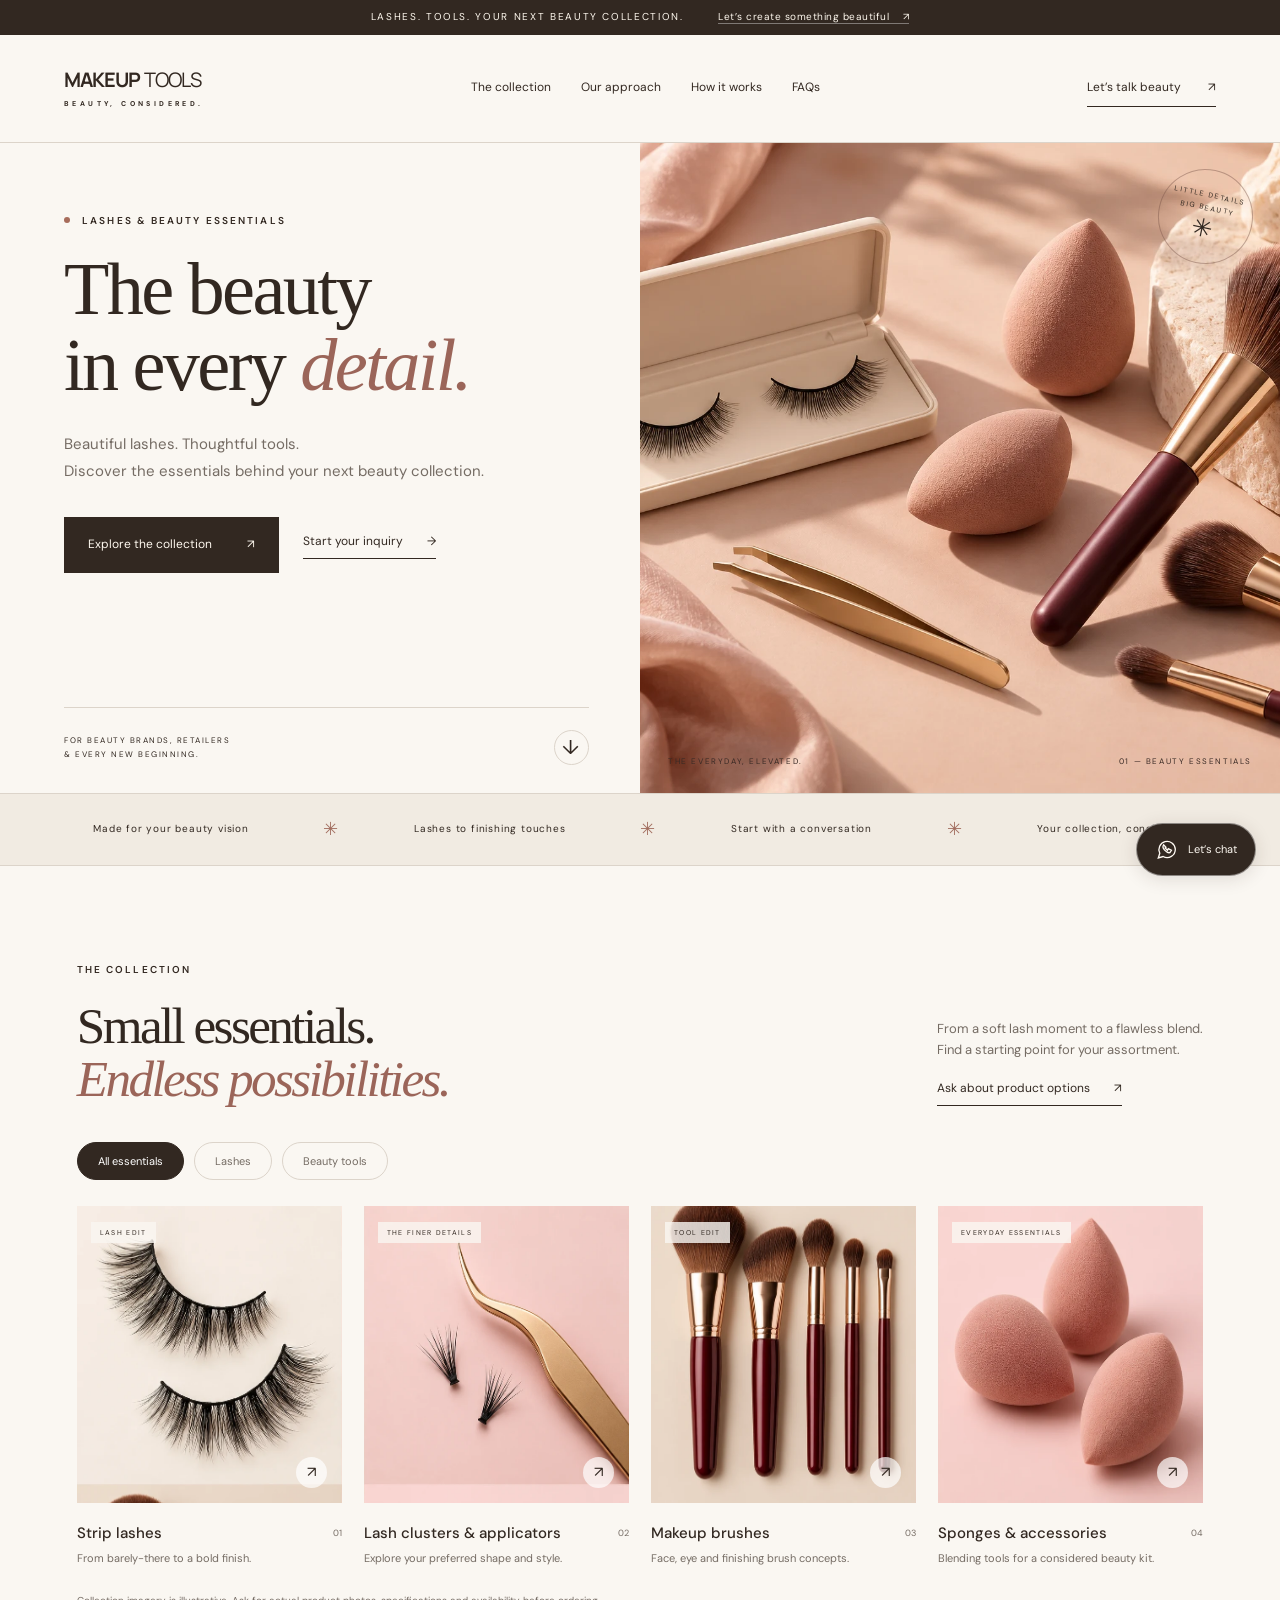
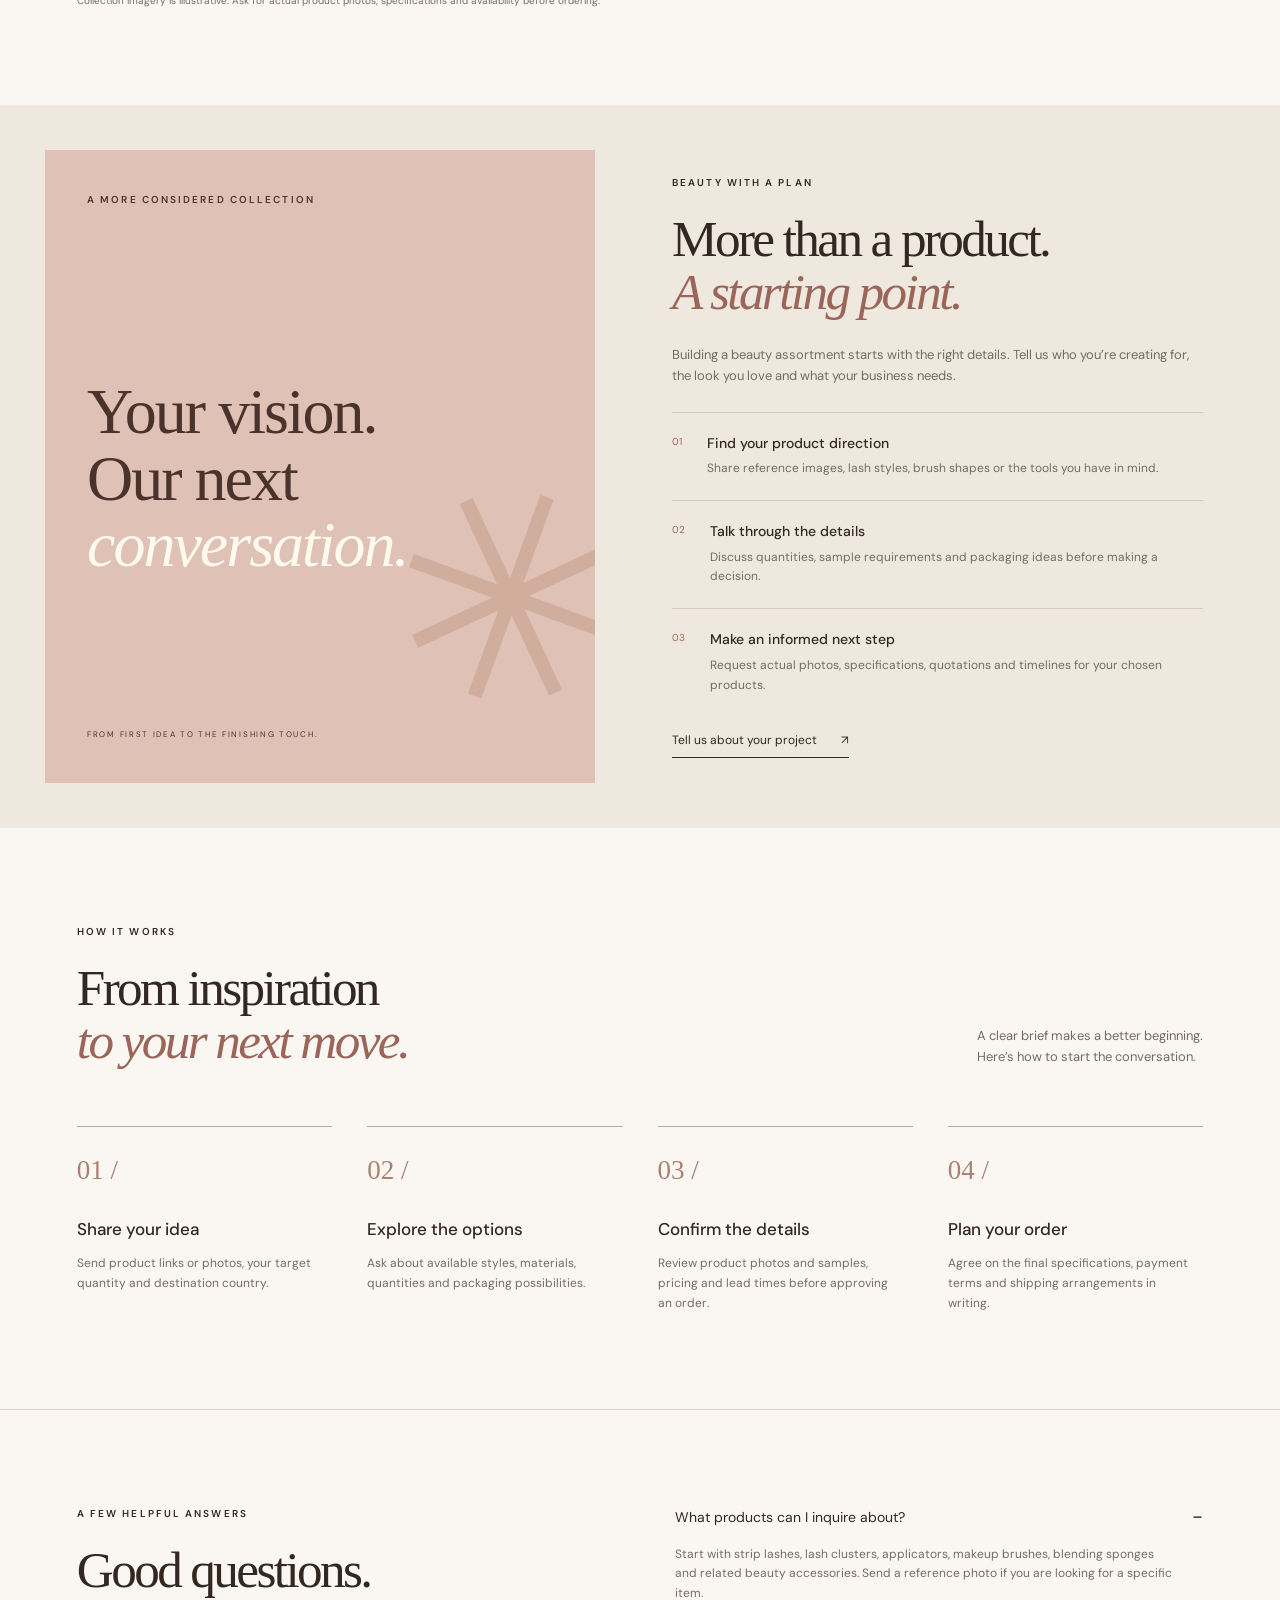
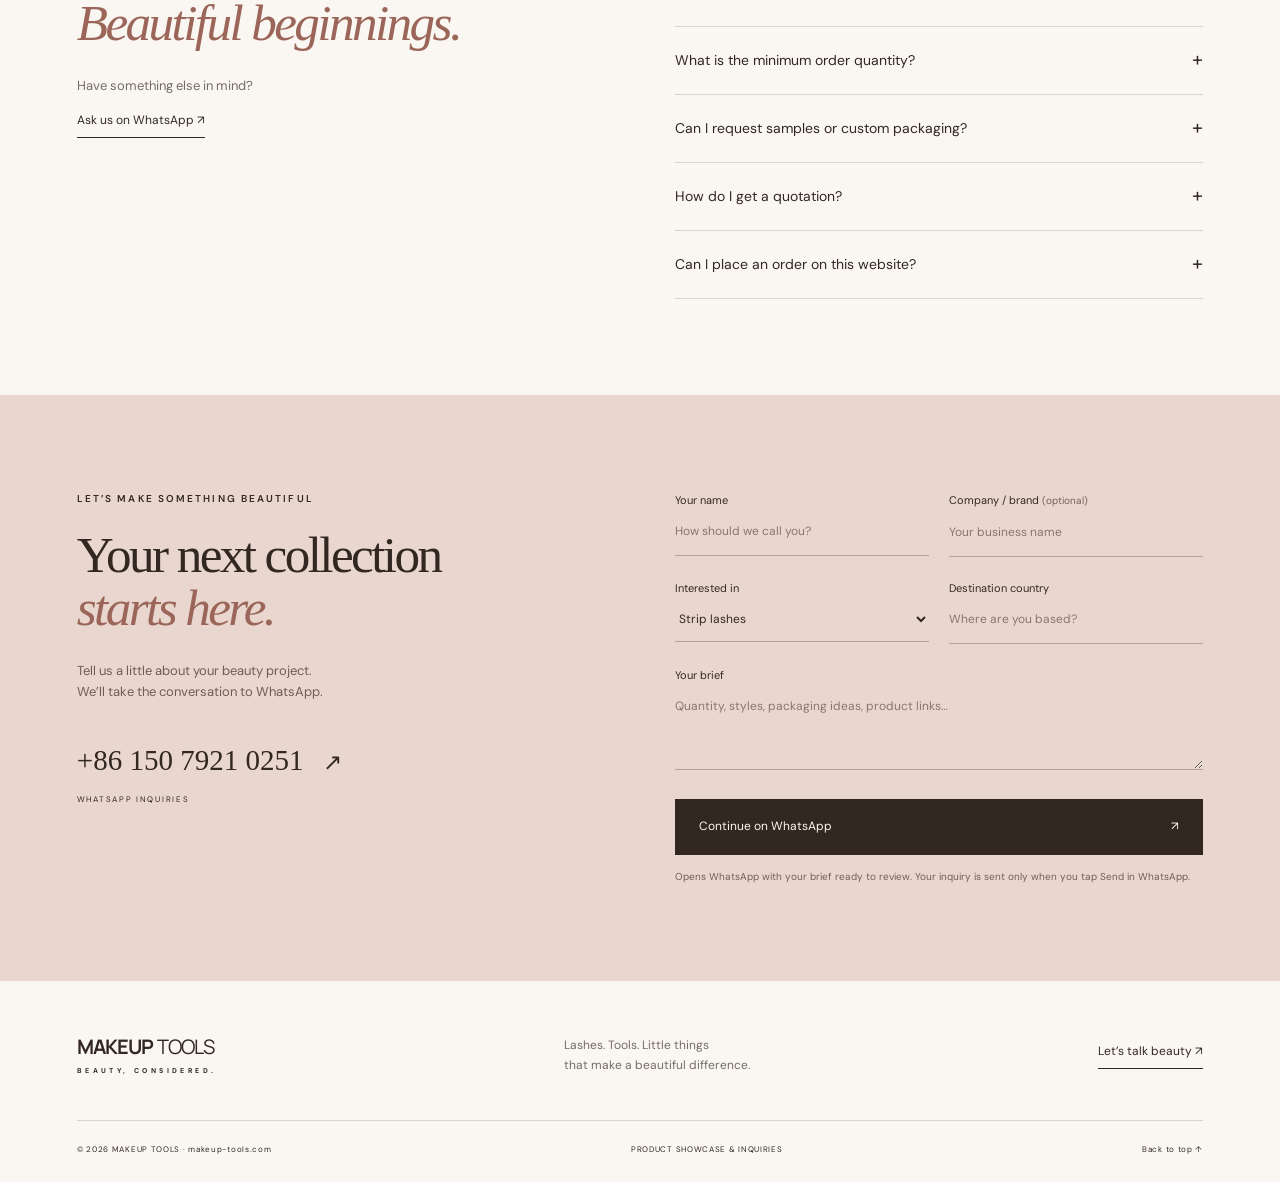
==== index.html @ 35f83d0f "Publish lashes and beauty tools landing page" ====
<!doctype html>
<html lang="en">
<head>
<meta charset="utf-8"><meta name="viewport" content="width=device-width,initial-scale=1">
<title>MAKEUP TOOLS | Lashes & Beauty Tools for Your Brand</title>
<meta name="description" content="Explore lashes, makeup brushes, blending sponges and beauty accessories. Share your product brief with MAKEUP TOOLS and discuss sourcing, samples and packaging on WhatsApp.">
<link rel="canonical" href="https://makeup-tools.com/">
<meta property="og:url" content="https://makeup-tools.com/">
<meta property="og:image" content="https://makeup-tools.com/hero.webp">
<meta name="theme-color" content="#f5f0e9"><meta property="og:title" content="MAKEUP TOOLS — The beauty in every detail."><meta property="og:description" content="Lashes & beauty tools. A considered collection for your next beauty project."><meta property="og:type" content="website">
<link rel="icon" href="favicon.svg" type="image/svg+xml">
<link rel="preconnect" href="https://fonts.googleapis.com"><link rel="preconnect" href="https://fonts.gstatic.com" crossorigin><link href="https://fonts.googleapis.com/css2?family=DM+Sans:wght@400;500;600;700&family=Manrope:wght@400;500;600;700&display=swap" rel="stylesheet">
<link rel="stylesheet" href="styles.css">
<script type="application/ld+json">{"@context":"https://schema.org","@type":"Organization","name":"MAKEUP TOOLS","contactPoint":{"@type":"ContactPoint","telephone":"+86-15079210251","contactType":"sales"}}</script>
</head>
<body>
<a class="skip" href="#main">Skip to content</a>
<div class="announcement">LASHES. TOOLS. YOUR NEXT BEAUTY COLLECTION. <a href="#inquiry">Let’s create something beautiful <span>↗</span></a></div>
<header><a class="logo" href="#" aria-label="Makeup Tools home">MAKEUP<span>TOOLS</span><i>BEAUTY, CONSIDERED.</i></a><nav aria-label="Main navigation"><a href="#collection">The collection</a><a href="#approach">Our approach</a><a href="#process">How it works</a><a href="#faq">FAQs</a></nav><a class="header-cta" href="#inquiry">Let’s talk beauty <span>↗</span></a><button class="menu" aria-expanded="false" aria-controls="mobile-nav" aria-label="Open navigation">☰</button></header>
<nav id="mobile-nav" class="mobile-nav" aria-label="Mobile navigation" hidden><a href="#collection">The collection</a><a href="#approach">Our approach</a><a href="#process">How it works</a><a href="#faq">FAQs</a><a href="#inquiry">Get in touch</a></nav>
<main id="main">
<section class="hero"><div class="hero-copy"><p class="eyebrow"><span></span> LASHES & BEAUTY ESSENTIALS</p><h1>The beauty<br>in every <em>detail.</em></h1><p class="intro">Beautiful lashes. Thoughtful tools.<br>Discover the essentials behind your next beauty collection.</p><div class="hero-actions"><a class="button dark" href="#collection">Explore the collection <span>↗</span></a><a class="text-link" href="#inquiry">Start your inquiry <span>→</span></a></div><div class="hero-bottom"><span>FOR BEAUTY BRANDS, RETAILERS<br>& EVERY NEW BEGINNING.</span><a href="#collection" aria-label="Scroll to the collection">↓</a></div></div><div class="hero-visual"><img src="hero.webp" width="1536" height="1024" alt="Illustrative still life of false lashes, burgundy makeup brushes and blending sponges" fetchpriority="high"><div class="image-label">THE EVERYDAY, ELEVATED.<span>01 — BEAUTY ESSENTIALS</span></div><span class="round-stamp">LITTLE DETAILS<br>BIG BEAUTY<br><b>✳</b></span></div></section>
<div class="values-strip"><span>Made for your beauty vision</span><b>✳</b><span>Lashes to finishing touches</span><b>✳</b><span>Start with a conversation</span><b>✳</b><span>Your collection, considered</span></div>
<section class="collection section" id="collection"><div class="section-top"><div><p class="eyebrow">THE COLLECTION</p><h2>Small essentials.<br><em>Endless possibilities.</em></h2></div><div class="section-note"><p>From a soft lash moment to a flawless blend.<br>Find a starting point for your assortment.</p><a class="text-link" href="#inquiry">Ask about product options <span>↗</span></a></div></div><div class="filters" role="group" aria-label="Filter collection"><button class="active" data-filter="all" aria-pressed="true">All essentials</button><button data-filter="lashes" aria-pressed="false">Lashes</button><button data-filter="tools" aria-pressed="false">Beauty tools</button></div><div class="products">
<article class="product" data-category="lashes"><a href="#inquiry" data-product="Strip lashes"><div class="product-image quadrant q1"><span class="product-tag">LASH EDIT</span><span class="card-arrow">↗</span></div><div class="product-title"><h3>Strip lashes</h3><span>01</span></div><p>From barely-there to a bold finish.</p></a></article>
<article class="product" data-category="lashes"><a href="#inquiry" data-product="Lash clusters & applicators"><div class="product-image quadrant q2"><span class="product-tag">THE FINER DETAILS</span><span class="card-arrow">↗</span></div><div class="product-title"><h3>Lash clusters & applicators</h3><span>02</span></div><p>Explore your preferred shape and style.</p></a></article>
<article class="product" data-category="tools"><a href="#inquiry" data-product="Makeup brushes"><div class="product-image quadrant q3"><span class="product-tag">TOOL EDIT</span><span class="card-arrow">↗</span></div><div class="product-title"><h3>Makeup brushes</h3><span>03</span></div><p>Face, eye and finishing brush concepts.</p></a></article>
<article class="product" data-category="tools"><a href="#inquiry" data-product="Sponges & beauty accessories"><div class="product-image quadrant q4"><span class="product-tag">EVERYDAY ESSENTIALS</span><span class="card-arrow">↗</span></div><div class="product-title"><h3>Sponges & accessories</h3><span>04</span></div><p>Blending tools for a considered beauty kit.</p></a></article>
</div><p class="image-disclosure">Collection imagery is illustrative. Ask for actual product photos, specifications and availability before ordering.</p></section>
<section class="approach" id="approach"><div class="approach-art"><span class="eyebrow">A MORE CONSIDERED COLLECTION</span><p>Your vision.<br>Our next<br><em>conversation.</em></p><span class="art-star">✳</span><span class="art-caption">FROM FIRST IDEA TO THE FINISHING TOUCH.</span></div><div class="approach-copy"><p class="eyebrow">BEAUTY WITH A PLAN</p><h2>More than a product.<br><em>A starting point.</em></h2><p>Building a beauty assortment starts with the right details. Tell us who you’re creating for, the look you love and what your business needs.</p><div class="approach-row"><span>01</span><div><h3>Find your product direction</h3><p>Share reference images, lash styles, brush shapes or the tools you have in mind.</p></div></div><div class="approach-row"><span>02</span><div><h3>Talk through the details</h3><p>Discuss quantities, sample requirements and packaging ideas before making a decision.</p></div></div><div class="approach-row"><span>03</span><div><h3>Make an informed next step</h3><p>Request actual photos, specifications, quotations and timelines for your chosen products.</p></div></div><a class="text-link" href="#inquiry">Tell us about your project <span>↗</span></a></div></section>
<section class="section process" id="process"><div class="section-top"><div><p class="eyebrow">HOW IT WORKS</p><h2>From inspiration<br><em>to your next move.</em></h2></div><p class="section-note">A clear brief makes a better beginning.<br>Here’s how to start the conversation.</p></div><div class="steps"><article><span>01 /</span><h3>Share your idea</h3><p>Send product links or photos, your target quantity and destination country.</p></article><article><span>02 /</span><h3>Explore the options</h3><p>Ask about available styles, materials, quantities and packaging possibilities.</p></article><article><span>03 /</span><h3>Confirm the details</h3><p>Review product photos and samples, pricing and lead times before approving an order.</p></article><article><span>04 /</span><h3>Plan your order</h3><p>Agree on the final specifications, payment terms and shipping arrangements in writing.</p></article></div></section>
<section class="faq section" id="faq"><div><p class="eyebrow">A FEW HELPFUL ANSWERS</p><h2>Good questions.<br><em>Beautiful beginnings.</em></h2><p>Have something else in mind?<br><a class="text-link whatsapp" href="https://wa.me/8615079210251" target="_blank" rel="noopener">Ask us on WhatsApp ↗</a></p></div><div class="faq-items"><details open><summary>What products can I inquire about?</summary><p>Start with strip lashes, lash clusters, applicators, makeup brushes, blending sponges and related beauty accessories. Send a reference photo if you are looking for a specific item.</p></details><details><summary>What is the minimum order quantity?</summary><p>Minimum quantities depend on the item, style and packaging. Share your desired quantity so we can discuss suitable options. No single minimum applies to all products.</p></details><details><summary>Can I request samples or custom packaging?</summary><p>Yes, include your sample or packaging requirements in your inquiry. Availability, customization options, sample costs and lead times need to be confirmed for the specific product.</p></details><details><summary>How do I get a quotation?</summary><p>Send the product category, reference photos or links, quantity, packaging requirements and delivery country through WhatsApp. Pricing and shipping are confirmed after the brief is reviewed.</p></details><details><summary>Can I place an order on this website?</summary><p>This is a product showcase and inquiry website. Product specifications, availability, payment and delivery terms are agreed directly before an order is placed.</p></details></div></section>
<section class="inquiry section" id="inquiry"><div><p class="eyebrow">LET’S MAKE SOMETHING BEAUTIFUL</p><h2>Your next collection<br><em>starts here.</em></h2><p>Tell us a little about your beauty project.<br>We’ll take the conversation to WhatsApp.</p><a class="contact-number" href="https://wa.me/8615079210251" target="_blank" rel="noopener">+86 150 7921 0251 <span>↗</span></a><span class="small">WHATSAPP INQUIRIES</span></div><form id="inquiry-form"><div class="form-row"><label>Your name<input name="name" autocomplete="name" placeholder="How should we call you?" required maxlength="100"></label><label>Company / brand <span>(optional)</span><input name="company" autocomplete="organization" placeholder="Your business name" maxlength="150"></label></div><div class="form-row"><label>Interested in<select name="product" id="product-select"><option>Strip lashes</option><option>Lash clusters & applicators</option><option>Makeup brushes</option><option>Sponges & beauty accessories</option><option>Mixed beauty collection</option></select></label><label>Destination country<input name="country" autocomplete="country-name" placeholder="Where are you based?" required maxlength="100"></label></div><label>Your brief<textarea name="brief" rows="3" placeholder="Quantity, styles, packaging ideas, product links…" required maxlength="2500"></textarea></label><button class="button dark" type="submit">Continue on WhatsApp <span>↗</span></button><p class="form-note">Opens WhatsApp with your brief ready to review. Your inquiry is sent only when you tap Send in WhatsApp.</p></form></section>
</main><footer><div class="footer-top"><a class="logo" href="#">MAKEUP<span>TOOLS</span><i>BEAUTY, CONSIDERED.</i></a><p>Lashes. Tools. Little things<br>that make a beautiful difference.</p><a class="text-link" href="https://wa.me/8615079210251" target="_blank" rel="noopener">Let’s talk beauty ↗</a></div><div class="footer-bottom"><span>© <span id="year">2026</span> MAKEUP TOOLS · makeup-tools.com</span><span>PRODUCT SHOWCASE & INQUIRIES</span><a href="#">Back to top ↑</a></div></footer><a class="floating-wa" href="https://wa.me/8615079210251" target="_blank" rel="noopener" aria-label="Chat on WhatsApp"><svg viewBox="0 0 32 32" width="25" height="25" fill="none" stroke="currentColor" stroke-width="1.7"><path d="M26 15.5A10.5 10.5 0 0 1 10.4 25l-6.2 1.8 1.9-6A10.5 10.5 0 1 1 26 15.5Z"/><path d="M11 10c-3 4 4 11 8 10l2-3-4-2-1 2-3-3 1-1-3-3Z"/></svg><span>Let’s chat</span></a><script src="script.js"></script></body></html>
---- styles.css ----
:root{--paper:#faf7f2;--cream:#f1ebe2;--ink:#322821;--muted:#756c64;--line:#dcd4ca;--rose:#ead8d2}*{box-sizing:border-box}html{scroll-behavior:smooth;scroll-padding-top:100px}body{margin:0;background:var(--paper);color:var(--ink);font-family:'DM Sans',Arial,sans-serif;font-size:15px;line-height:1.65}a{color:inherit;text-decoration:none}button,input,textarea,select{font:inherit}button,a,input,textarea,select{-webkit-tap-highlight-color:transparent}a:focus-visible,button:focus-visible,summary:focus-visible{outline:2px solid #9a514b;outline-offset:6px}button{cursor:pointer}h1,h2,h3,p{margin:0}h1,h2{font-family:Georgia,'Times New Roman',serif;font-weight:400;line-height:1.03;letter-spacing:-2.6px}h1{font-size:clamp(60px,5.8vw,90px)}h2{font-size:clamp(40px,4vw,59px)}em{font-weight:400;color:#9b6559}h3{font-size:17px;font-weight:500;line-height:1.4}.announcement{background:var(--ink);color:#fff9ef;text-align:center;font-size:10px;letter-spacing:1.65px;padding:9px 20px}.announcement a{margin-left:30px;letter-spacing:.5px;border-bottom:1px solid #ffffff60}.announcement span{padding-left:10px}header{height:108px;padding:0 5%;display:flex;align-items:center;justify-content:space-between;gap:30px;border-bottom:1px solid var(--line)}.logo{font-family:'Manrope',sans-serif;font-size:20px;letter-spacing:-1px;font-weight:700;line-height:1;white-space:nowrap}.logo span{font-weight:400;margin-left:4px}.logo i{display:block;font-family:'DM Sans',sans-serif;font-size:7px;font-style:normal;letter-spacing:3.4px;margin-top:10px}header nav{display:flex;gap:30px;font-size:12px}header nav a:hover{color:#a06b60}.header-cta{font-size:12px;border-bottom:1px solid var(--ink);padding:9px 0}.header-cta span{margin-left:24px}.menu{display:none;background:transparent;border:0;font-size:25px}.mobile-nav[hidden]{display:none}.mobile-nav{padding:20px;display:grid;gap:15px;border-bottom:1px solid var(--line)}.hero{display:grid;grid-template-columns:1fr 1fr;min-height:650px}.hero-copy{padding:70px 8% 28px 10%;display:flex;flex-direction:column}.eyebrow{font-size:10px;font-weight:600;letter-spacing:2.1px;margin-bottom:23px;line-height:1.5}.eyebrow>span{display:inline-block;width:6px;height:6px;border-radius:50%;background:#a76c5b;margin:0 8px 1px 0}.hero h1{margin-bottom:28px}.intro{font-size:15px;color:var(--muted);line-height:1.8}.hero-actions{display:flex;align-items:center;gap:24px;margin:32px 0 45px}.button{padding:17px 23px;display:inline-flex;justify-content:space-between;align-items:center;gap:35px;font-size:12px;border:1px solid var(--ink);transition:background .2s,color .2s}.dark{background:var(--ink);color:#fff9f0}.dark:hover{background:#624a40}.text-link{font-size:12px;border-bottom:1px solid currentColor;padding-bottom:6px;display:inline-flex;gap:24px}.hero-bottom{margin-top:auto;display:flex;align-items:center;justify-content:space-between;padding-top:22px;border-top:1px solid var(--line);font-size:8px;letter-spacing:1.5px;line-height:1.8}.hero-bottom a{width:35px;height:35px;border:1px solid var(--line);border-radius:50%;text-align:center;font-size:20px;line-height:32px}.hero-visual{position:relative;overflow:hidden;background:#e6cfc3;min-height:600px}.hero-visual>img{width:100%;height:100%;position:absolute;inset:0;object-fit:cover;object-position:55% center}.image-label{position:absolute;left:28px;right:28px;bottom:24px;display:flex;justify-content:space-between;font-size:8px;letter-spacing:1.6px;color:#3a2a25}.round-stamp{position:absolute;right:27px;top:26px;display:flex;width:95px;height:95px;align-items:center;justify-content:center;flex-direction:column;border:1px solid #76534770;border-radius:50%;text-align:center;font-size:7px;letter-spacing:1.5px;transform:rotate(12deg);line-height:1.8}.round-stamp b{font-size:25px;line-height:1.2;font-weight:400}.values-strip{display:flex;align-items:center;justify-content:space-evenly;gap:20px;background:var(--cream);padding:21px 3%;border-top:1px solid var(--line);border-bottom:1px solid var(--line);font-size:10px;letter-spacing:.8px}.values-strip b{color:#a16c5d;font-size:18px;font-weight:400}.section{padding:96px 6%}.section-top{display:flex;justify-content:space-between;align-items:flex-end;gap:40px;margin-bottom:36px}.section-note{font-size:13px;color:var(--muted);max-width:350px}.section-note .text-link{margin-top:18px;color:var(--ink)}.filters{display:flex;gap:10px;margin:30px 0 26px}.filters button{border:1px solid var(--line);background:transparent;border-radius:25px;padding:9px 20px;font-size:11px;color:var(--muted)}.filters button.active{background:var(--ink);border-color:var(--ink);color:white}.products{display:grid;grid-template-columns:repeat(4,1fr);gap:22px}.product[hidden]{display:none}.product-image{aspect-ratio:1/1.12;position:relative;overflow:hidden;background-color:#ede4dc;transition:filter .3s}.quadrant{background-image:url('collection.webp');background-size:200% 200%;background-repeat:no-repeat}.q1{background-position:0 0}.q2{background-position:100% 0}.q3{background-position:0 100%}.q4{background-position:100% 100%}.product a:hover .product-image{filter:brightness(.96)}.product-tag{position:absolute;top:16px;left:14px;font-size:7px;letter-spacing:1.3px;padding:5px 9px;background:#faf7f2ce}.card-arrow{position:absolute;bottom:15px;right:15px;width:31px;height:31px;border-radius:50%;background:#ffffffb0;text-align:center;line-height:31px}.product-title{display:flex;align-items:center;justify-content:space-between;margin-top:20px;gap:8px}.product-title h3{font-size:15px}.product-title>span{font-size:9px;color:var(--muted)}.product p{font-size:11px;color:var(--muted);margin-top:5px}.image-disclosure{font-size:10px;color:var(--muted);margin-top:26px}.approach{display:grid;grid-template-columns:1fr 1fr;background:#eee8de}.approach-art{margin:45px;position:relative;min-height:520px;overflow:hidden;background:#dfc1b5;padding:42px;color:#4b332d;display:flex;flex-direction:column;justify-content:space-between}.approach-art>p{font-family:Georgia,serif;font-size:clamp(45px,5vw,76px);line-height:1.04;letter-spacing:-2px;z-index:1}.approach-art em{color:#fff9ee}.art-star{position:absolute;right:-35px;bottom:35px;font-size:290px;line-height:1;color:#bf948475;transform:rotate(20deg)}.art-caption{font-size:8px;letter-spacing:1.7px;z-index:1}.approach-copy{padding:70px 12% 70px 5%}.approach-copy>p:not(.eyebrow){margin:25px 0;color:var(--muted);font-size:13px}.approach-row{border-top:1px solid #d4c9bc;padding:21px 0;display:flex;gap:25px}.approach-row>span{font-size:10px;color:#986c59}.approach-row h3{font-size:14px}.approach-row p{font-size:12px;color:var(--muted);margin-top:6px}.approach-copy>.text-link{margin-top:15px}.steps{display:grid;grid-template-columns:repeat(4,1fr);gap:35px;margin-top:58px}.steps article{border-top:1px solid #b7a99c;padding-top:21px}.steps article>span{font-family:Georgia,serif;font-size:27px;color:#ab8070}.steps h3{margin:26px 0 12px}.steps p{font-size:12px;color:var(--muted);max-width:245px}.faq{border-top:1px solid var(--line);display:grid;grid-template-columns:1fr 1fr;gap:70px}.faq>div>p:not(.eyebrow){font-size:13px;color:var(--muted);margin-top:25px}.faq .text-link{margin-top:15px;color:var(--ink)}details{border-bottom:1px solid var(--line);padding:22px 0}details:first-child{padding-top:0}summary{cursor:pointer;list-style:none;font-size:14px;display:flex;justify-content:space-between;gap:15px}summary::-webkit-details-marker{display:none}summary:after{content:'+';font-size:20px;line-height:1}details[open] summary:after{content:'−'}details p{font-size:12px;color:var(--muted);margin:15px 25px 0 0}.inquiry{background:#e9d7cf;display:grid;grid-template-columns:1fr 1fr;gap:70px}.inquiry>div>p:not(.eyebrow){margin-top:25px;font-size:13px;color:#715c53}.contact-number{display:block;font-family:Georgia,serif;font-size:29px;margin-top:34px}.contact-number span{font-size:23px;margin-left:12px}.small{font-size:8px;letter-spacing:1.7px}.form-row{display:grid;grid-template-columns:1fr 1fr;gap:20px}label{display:block;font-size:11px;margin-bottom:22px}label>span{font-size:10px;color:#745f56}input,select,textarea{display:block;width:100%;border:0;border-bottom:1px solid #b99e91;background:transparent;border-radius:0;padding:13px 0;font-size:12px;color:var(--ink);outline:none}input:focus,select:focus,textarea:focus{border-color:var(--ink)}input::placeholder,textarea::placeholder{color:#8b756b}textarea{resize:vertical}form>.button{width:100%;margin-top:7px}.form-note{font-size:10px;color:#715f56;line-height:1.6;margin-top:14px}footer{padding:55px 6% 25px}.footer-top{display:flex;justify-content:space-between;align-items:center;padding-bottom:45px;gap:25px}.footer-top p{font-size:12px;color:var(--muted)}.footer-bottom{border-top:1px solid var(--line);padding-top:22px;display:flex;justify-content:space-between;font-size:8px;letter-spacing:.7px;gap:15px}.floating-wa{position:fixed;bottom:24px;right:24px;display:flex;gap:8px;align-items:center;background:#322821;color:#fffaf3;border:1px solid #ffffff70;border-radius:35px;padding:13px 18px;box-shadow:0 3px 18px #32282122;z-index:10;font-size:11px}.skip{position:absolute;left:15px;top:-100px;z-index:100;background:white;padding:10px}.skip:focus{top:15px}@media(min-width:1600px){body{max-width:1800px;margin:auto}}@media(max-width:1050px){header nav{gap:18px}.hero-copy{padding-top:55px}.hero-actions{align-items:flex-start;flex-direction:column;gap:20px}.hero{min-height:620px}.hero-visual{min-height:620px}.hero h1{font-size:64px}.section{padding:75px 5%}.products{gap:15px}.product-title h3{font-size:13px}.approach-art{margin:25px;padding:30px}.approach-copy{padding:55px 8% 55px 4%}.approach-copy h2{font-size:43px}.faq,.inquiry{gap:40px}.form-row{gap:15px}}@media(max-width:760px){.announcement{font-size:8px;letter-spacing:1px}.announcement a{display:none}header{height:85px}.logo{font-size:18px}header nav,.header-cta{display:none}.menu{display:block}.hero{grid-template-columns:1fr}.hero-copy{padding:46px 6% 25px}.hero h1{font-size:66px}.hero-actions{flex-direction:row;align-items:center;gap:22px;margin:28px 0 30px}.button{padding:15px 17px;gap:20px;font-size:11px}.text-link{font-size:11px;gap:15px}.hero-visual{min-height:430px}.round-stamp{width:78px;height:78px;font-size:6px}.image-label{font-size:7px;left:20px;right:20px}.values-strip{justify-content:center;font-size:9px;gap:14px;padding:17px 10px;flex-wrap:wrap}.values-strip span:nth-of-type(3),.values-strip span:nth-of-type(4),.values-strip b:nth-of-type(2),.values-strip b:nth-of-type(3){display:none}.section{padding:60px 6%}h2{font-size:43px;letter-spacing:-1.8px}.section-top{display:block}.section-note{margin-top:22px;font-size:12px}.eyebrow{font-size:9px;letter-spacing:1.7px;margin-bottom:18px}.products{grid-template-columns:1fr 1fr;gap:27px 15px}.product-title{margin-top:13px}.product-title h3{font-size:13px}.product p{font-size:10px}.product-tag{font-size:6px;padding:4px 6px;top:10px;left:9px}.card-arrow{width:25px;height:25px;line-height:25px;bottom:10px;right:10px}.filters{gap:8px}.filters button{padding:8px 14px;font-size:10px}.approach{grid-template-columns:1fr}.approach-art{margin:25px 6% 0;min-height:420px}.approach-art>p{font-size:64px}.approach-copy{padding:45px 6% 55px}.steps{grid-template-columns:1fr 1fr;gap:32px 24px;margin-top:35px}.steps h3{font-size:16px;margin:17px 0 9px}.steps p{font-size:12px}.faq,.inquiry{grid-template-columns:1fr;gap:36px}.faq-items{margin-top:10px}.faq h2{font-size:41px}.inquiry h2{font-size:47px}.footer-top{align-items:flex-start;flex-wrap:wrap}.footer-top p{font-size:11px}.footer-bottom{flex-wrap:wrap;padding-bottom:50px;font-size:8px}.footer-bottom>span:nth-child(2){display:none}.floating-wa{padding:12px;right:17px;bottom:17px}.floating-wa>span{display:none}.form-row{gap:20px}input,select,textarea{font-size:16px}.form-note{font-size:10px}}@media(prefers-reduced-motion:reduce){html{scroll-behavior:auto}*{transition:none!important}}
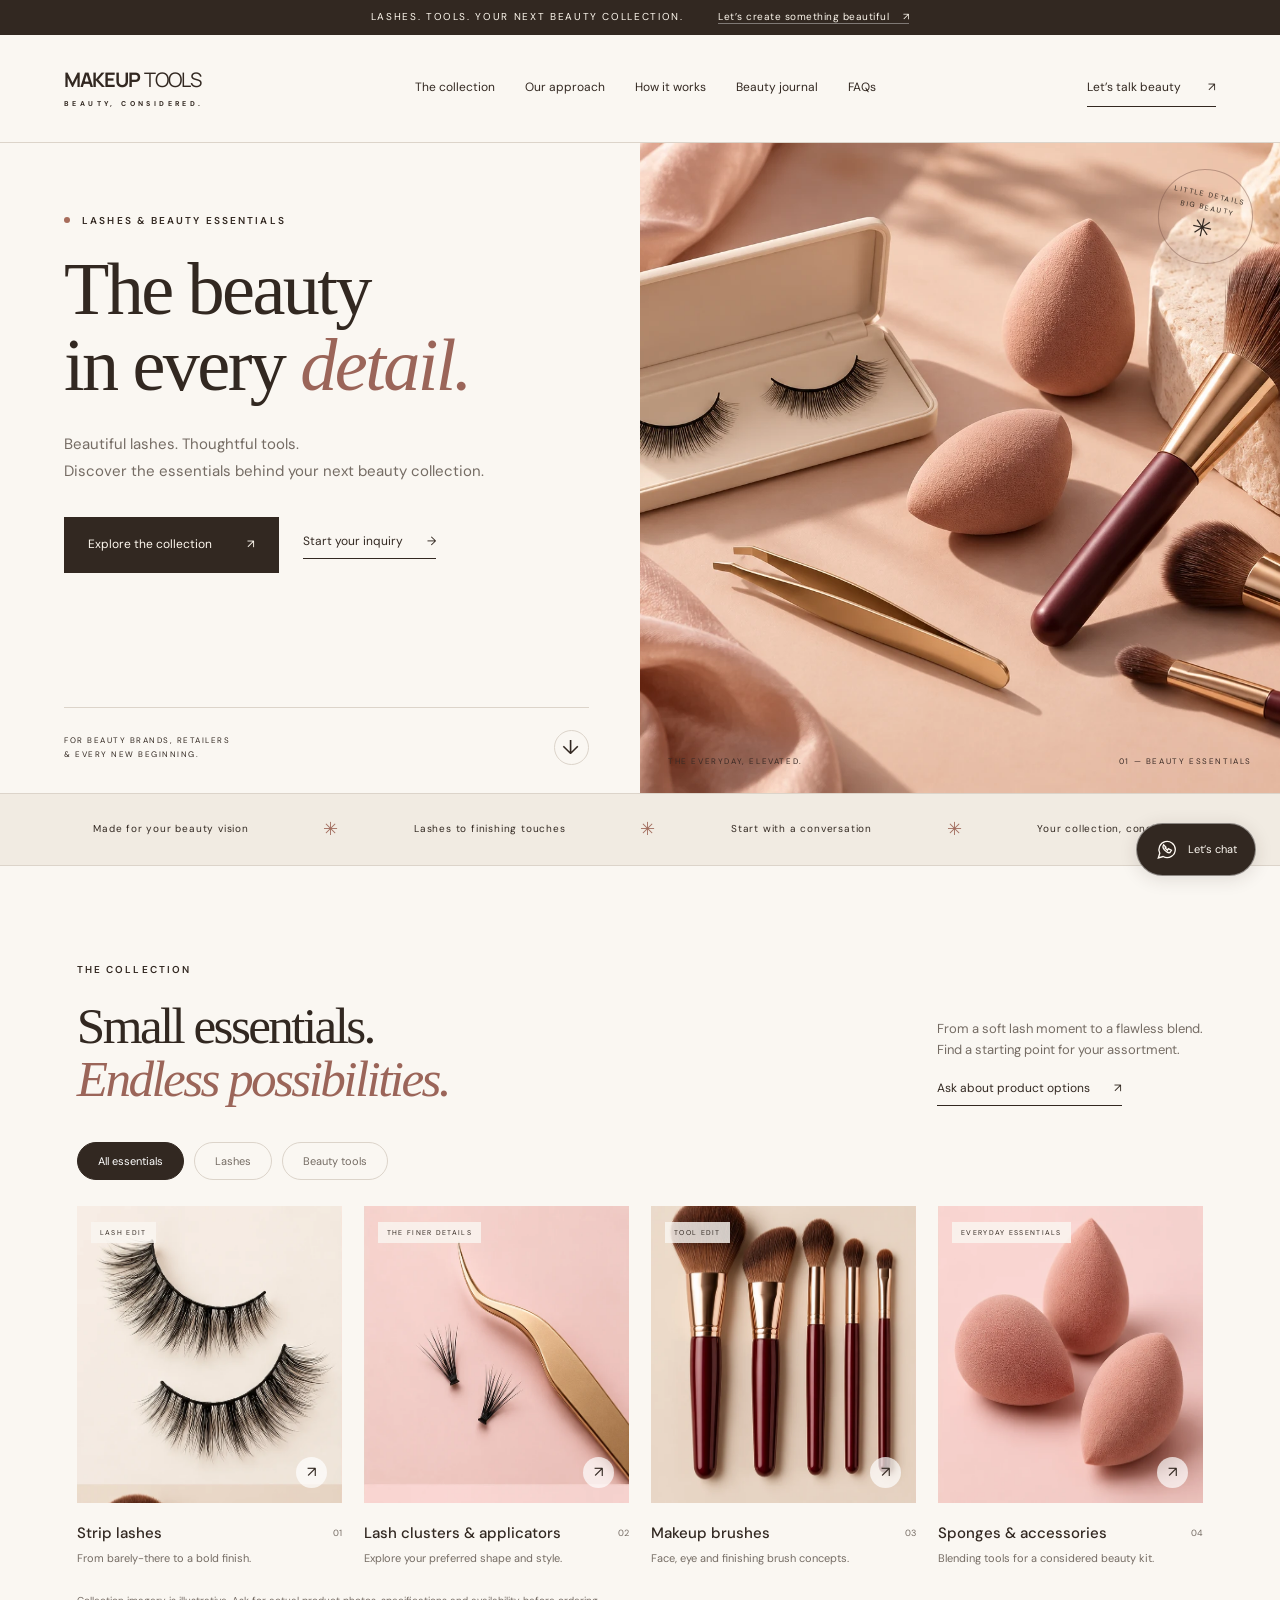
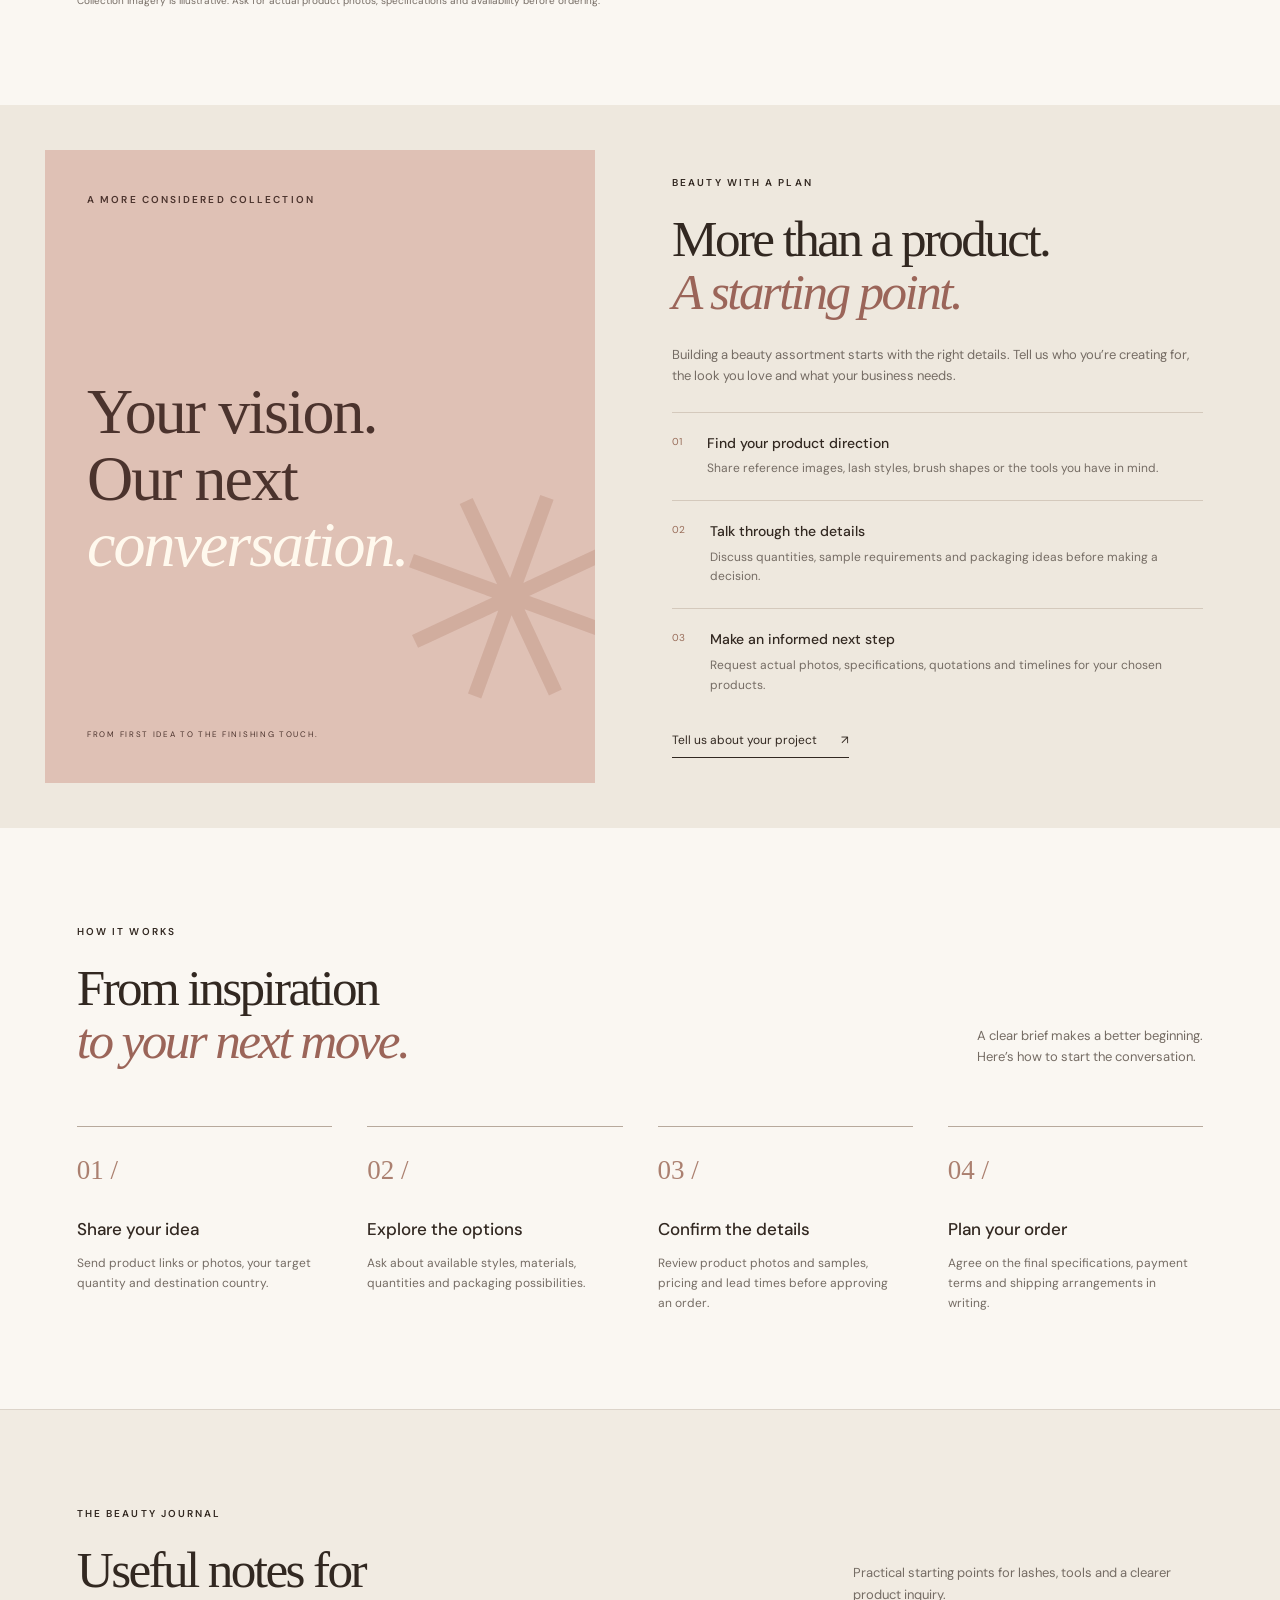
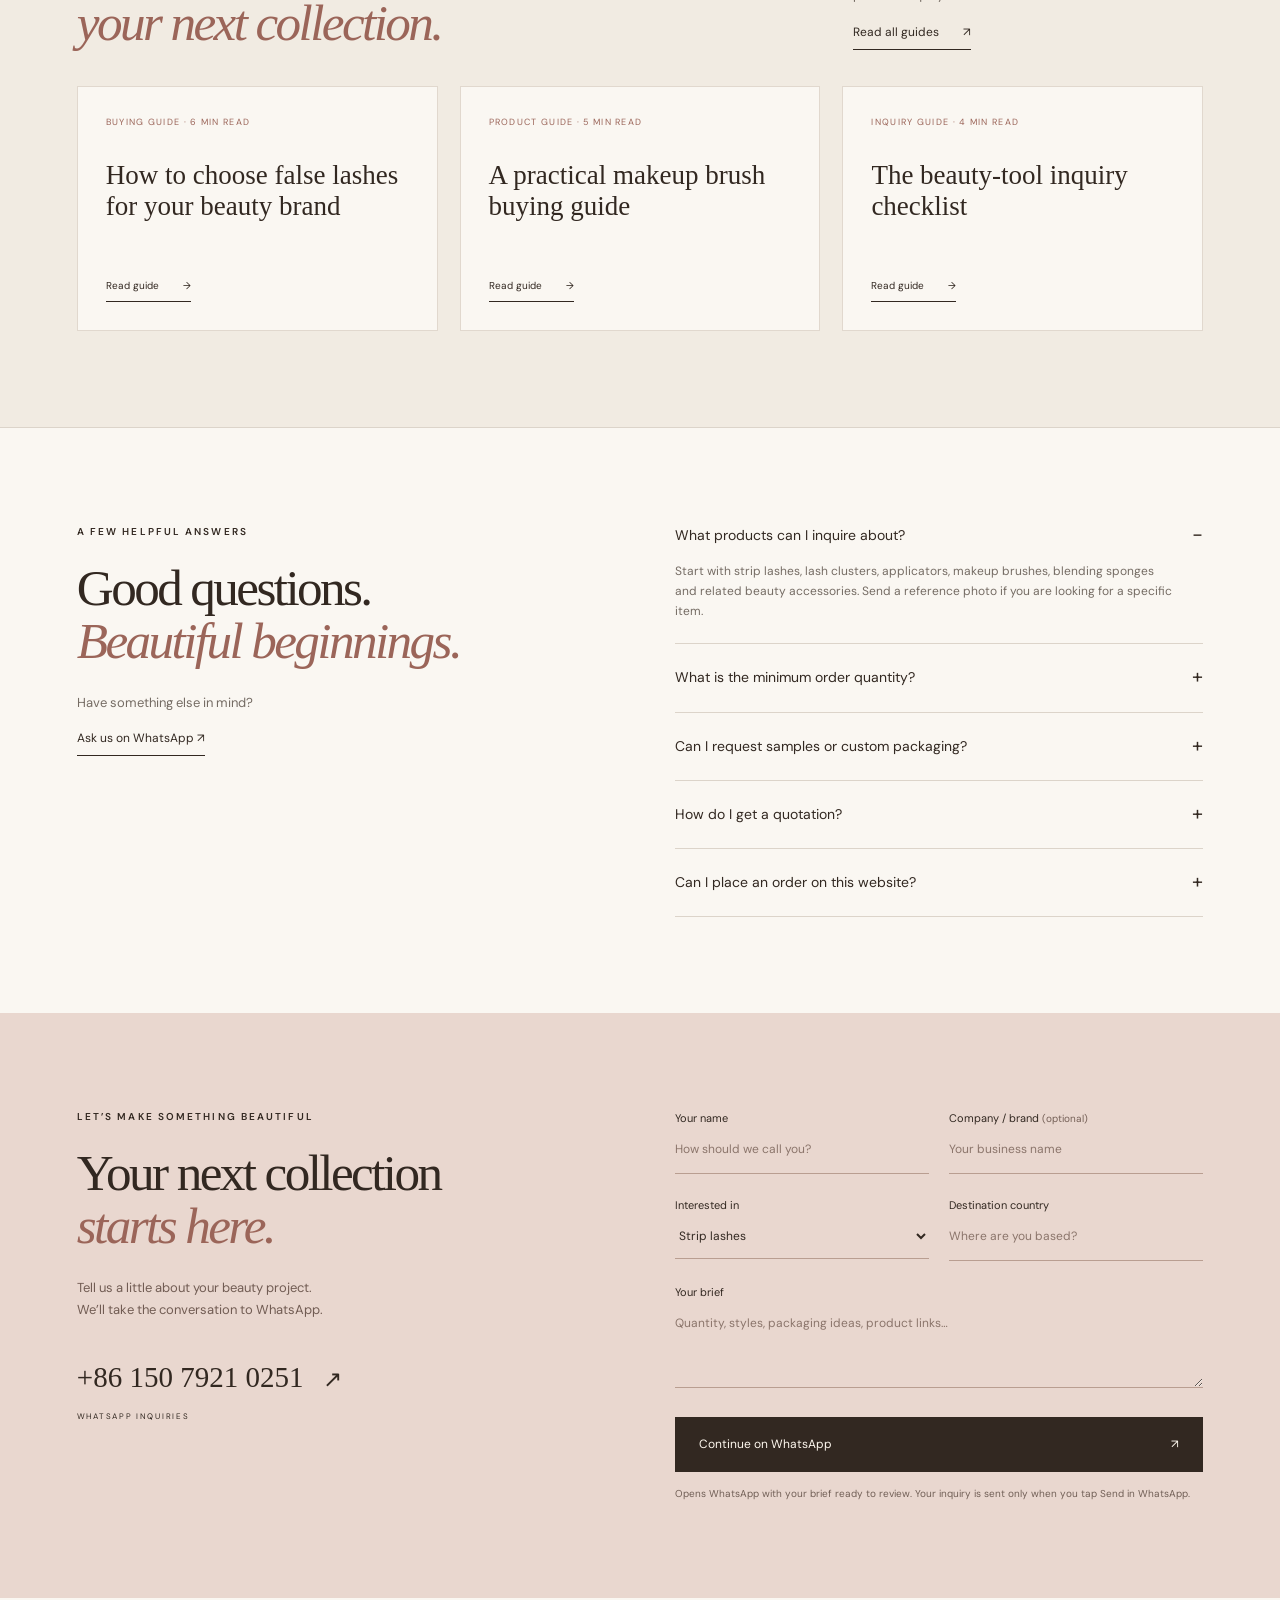
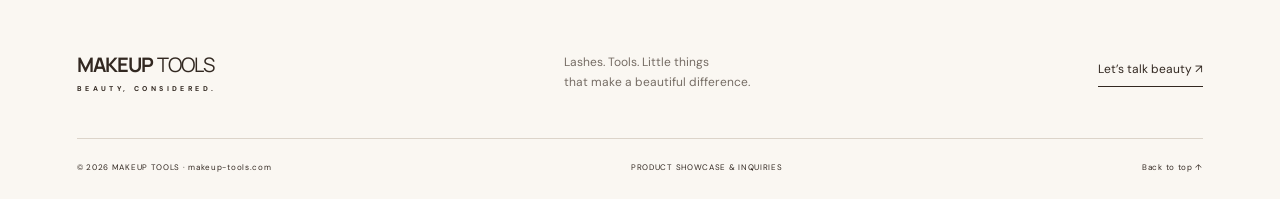
==== commit 18123802: "Add beauty tool blog and search metadata" ====
--- a/index.html
+++ b/index.html
@@ -3,21 +3,21 @@
 <head>
 <meta charset="utf-8"><meta name="viewport" content="width=device-width,initial-scale=1">
 <title>MAKEUP TOOLS | Lashes & Beauty Tools for Your Brand</title>
-<meta name="description" content="Explore lashes, makeup brushes, blending sponges and beauty accessories. Share your product brief with MAKEUP TOOLS and discuss sourcing, samples and packaging on WhatsApp.">
+<meta name="description" content="Explore lashes, makeup brushes, blending sponges and beauty accessories. Read practical beauty-tool guides, then share your product brief with MAKEUP TOOLS on WhatsApp.">
 <link rel="canonical" href="https://makeup-tools.com/">
 <meta property="og:url" content="https://makeup-tools.com/">
 <meta property="og:image" content="https://makeup-tools.com/hero.webp">
 <meta name="theme-color" content="#f5f0e9"><meta property="og:title" content="MAKEUP TOOLS — The beauty in every detail."><meta property="og:description" content="Lashes & beauty tools. A considered collection for your next beauty project."><meta property="og:type" content="website">
 <link rel="icon" href="favicon.svg" type="image/svg+xml">
 <link rel="preconnect" href="https://fonts.googleapis.com"><link rel="preconnect" href="https://fonts.gstatic.com" crossorigin><link href="https://fonts.googleapis.com/css2?family=DM+Sans:wght@400;500;600;700&family=Manrope:wght@400;500;600;700&display=swap" rel="stylesheet">
-<link rel="stylesheet" href="styles.css">
-<script type="application/ld+json">{"@context":"https://schema.org","@type":"Organization","name":"MAKEUP TOOLS","contactPoint":{"@type":"ContactPoint","telephone":"+86-15079210251","contactType":"sales"}}</script>
+<link rel="stylesheet" href="styles.css"><link rel="stylesheet" href="blog.css">
+<script type="application/ld+json">{"@context":"https://schema.org","@graph":[{"@type":"Organization","name":"MAKEUP TOOLS","url":"https://makeup-tools.com/","contactPoint":{"@type":"ContactPoint","telephone":"+86-15079210251","contactType":"sales"}},{"@type":"WebSite","name":"MAKEUP TOOLS","url":"https://makeup-tools.com/","inLanguage":"en"}]}</script>
 </head>
 <body>
 <a class="skip" href="#main">Skip to content</a>
 <div class="announcement">LASHES. TOOLS. YOUR NEXT BEAUTY COLLECTION. <a href="#inquiry">Let’s create something beautiful <span>↗</span></a></div>
-<header><a class="logo" href="#" aria-label="Makeup Tools home">MAKEUP<span>TOOLS</span><i>BEAUTY, CONSIDERED.</i></a><nav aria-label="Main navigation"><a href="#collection">The collection</a><a href="#approach">Our approach</a><a href="#process">How it works</a><a href="#faq">FAQs</a></nav><a class="header-cta" href="#inquiry">Let’s talk beauty <span>↗</span></a><button class="menu" aria-expanded="false" aria-controls="mobile-nav" aria-label="Open navigation">☰</button></header>
-<nav id="mobile-nav" class="mobile-nav" aria-label="Mobile navigation" hidden><a href="#collection">The collection</a><a href="#approach">Our approach</a><a href="#process">How it works</a><a href="#faq">FAQs</a><a href="#inquiry">Get in touch</a></nav>
+<header><a class="logo" href="#" aria-label="Makeup Tools home">MAKEUP<span>TOOLS</span><i>BEAUTY, CONSIDERED.</i></a><nav aria-label="Main navigation"><a href="#collection">The collection</a><a href="#approach">Our approach</a><a href="#process">How it works</a><a href="blog/">Beauty journal</a><a href="#faq">FAQs</a></nav><a class="header-cta" href="#inquiry">Let’s talk beauty <span>↗</span></a><button class="menu" aria-expanded="false" aria-controls="mobile-nav" aria-label="Open navigation">☰</button></header>
+<nav id="mobile-nav" class="mobile-nav" aria-label="Mobile navigation" hidden><a href="#collection">The collection</a><a href="#approach">Our approach</a><a href="#process">How it works</a><a href="blog/">Beauty journal</a><a href="#faq">FAQs</a><a href="#inquiry">Get in touch</a></nav>
 <main id="main">
 <section class="hero"><div class="hero-copy"><p class="eyebrow"><span></span> LASHES & BEAUTY ESSENTIALS</p><h1>The beauty<br>in every <em>detail.</em></h1><p class="intro">Beautiful lashes. Thoughtful tools.<br>Discover the essentials behind your next beauty collection.</p><div class="hero-actions"><a class="button dark" href="#collection">Explore the collection <span>↗</span></a><a class="text-link" href="#inquiry">Start your inquiry <span>→</span></a></div><div class="hero-bottom"><span>FOR BEAUTY BRANDS, RETAILERS<br>& EVERY NEW BEGINNING.</span><a href="#collection" aria-label="Scroll to the collection">↓</a></div></div><div class="hero-visual"><img src="hero.webp" width="1536" height="1024" alt="Illustrative still life of false lashes, burgundy makeup brushes and blending sponges" fetchpriority="high"><div class="image-label">THE EVERYDAY, ELEVATED.<span>01 — BEAUTY ESSENTIALS</span></div><span class="round-stamp">LITTLE DETAILS<br>BIG BEAUTY<br><b>✳</b></span></div></section>
 <div class="values-strip"><span>Made for your beauty vision</span><b>✳</b><span>Lashes to finishing touches</span><b>✳</b><span>Start with a conversation</span><b>✳</b><span>Your collection, considered</span></div>
@@ -29,6 +29,7 @@
 </div><p class="image-disclosure">Collection imagery is illustrative. Ask for actual product photos, specifications and availability before ordering.</p></section>
 <section class="approach" id="approach"><div class="approach-art"><span class="eyebrow">A MORE CONSIDERED COLLECTION</span><p>Your vision.<br>Our next<br><em>conversation.</em></p><span class="art-star">✳</span><span class="art-caption">FROM FIRST IDEA TO THE FINISHING TOUCH.</span></div><div class="approach-copy"><p class="eyebrow">BEAUTY WITH A PLAN</p><h2>More than a product.<br><em>A starting point.</em></h2><p>Building a beauty assortment starts with the right details. Tell us who you’re creating for, the look you love and what your business needs.</p><div class="approach-row"><span>01</span><div><h3>Find your product direction</h3><p>Share reference images, lash styles, brush shapes or the tools you have in mind.</p></div></div><div class="approach-row"><span>02</span><div><h3>Talk through the details</h3><p>Discuss quantities, sample requirements and packaging ideas before making a decision.</p></div></div><div class="approach-row"><span>03</span><div><h3>Make an informed next step</h3><p>Request actual photos, specifications, quotations and timelines for your chosen products.</p></div></div><a class="text-link" href="#inquiry">Tell us about your project <span>↗</span></a></div></section>
 <section class="section process" id="process"><div class="section-top"><div><p class="eyebrow">HOW IT WORKS</p><h2>From inspiration<br><em>to your next move.</em></h2></div><p class="section-note">A clear brief makes a better beginning.<br>Here’s how to start the conversation.</p></div><div class="steps"><article><span>01 /</span><h3>Share your idea</h3><p>Send product links or photos, your target quantity and destination country.</p></article><article><span>02 /</span><h3>Explore the options</h3><p>Ask about available styles, materials, quantities and packaging possibilities.</p></article><article><span>03 /</span><h3>Confirm the details</h3><p>Review product photos and samples, pricing and lead times before approving an order.</p></article><article><span>04 /</span><h3>Plan your order</h3><p>Agree on the final specifications, payment terms and shipping arrangements in writing.</p></article></div></section>
+<section class="journal section" id="journal"><div class="section-top"><div><p class="eyebrow">THE BEAUTY JOURNAL</p><h2>Useful notes for<br><em>your next collection.</em></h2></div><div class="section-note"><p>Practical starting points for lashes, tools and a clearer product inquiry.</p><a class="text-link" href="blog/">Read all guides <span>↗</span></a></div></div><div class="journal-grid"><article><p>BUYING GUIDE · 6 MIN READ</p><h3><a href="blog/how-to-choose-false-lashes-for-your-beauty-brand.html">How to choose false lashes for your beauty brand</a></h3><a class="text-link" href="blog/how-to-choose-false-lashes-for-your-beauty-brand.html">Read guide <span>→</span></a></article><article><p>PRODUCT GUIDE · 5 MIN READ</p><h3><a href="blog/makeup-brush-buying-guide.html">A practical makeup brush buying guide</a></h3><a class="text-link" href="blog/makeup-brush-buying-guide.html">Read guide <span>→</span></a></article><article><p>INQUIRY GUIDE · 4 MIN READ</p><h3><a href="blog/beauty-tool-inquiry-checklist.html">The beauty-tool inquiry checklist</a></h3><a class="text-link" href="blog/beauty-tool-inquiry-checklist.html">Read guide <span>→</span></a></article></div></section>
 <section class="faq section" id="faq"><div><p class="eyebrow">A FEW HELPFUL ANSWERS</p><h2>Good questions.<br><em>Beautiful beginnings.</em></h2><p>Have something else in mind?<br><a class="text-link whatsapp" href="https://wa.me/8615079210251" target="_blank" rel="noopener">Ask us on WhatsApp ↗</a></p></div><div class="faq-items"><details open><summary>What products can I inquire about?</summary><p>Start with strip lashes, lash clusters, applicators, makeup brushes, blending sponges and related beauty accessories. Send a reference photo if you are looking for a specific item.</p></details><details><summary>What is the minimum order quantity?</summary><p>Minimum quantities depend on the item, style and packaging. Share your desired quantity so we can discuss suitable options. No single minimum applies to all products.</p></details><details><summary>Can I request samples or custom packaging?</summary><p>Yes, include your sample or packaging requirements in your inquiry. Availability, customization options, sample costs and lead times need to be confirmed for the specific product.</p></details><details><summary>How do I get a quotation?</summary><p>Send the product category, reference photos or links, quantity, packaging requirements and delivery country through WhatsApp. Pricing and shipping are confirmed after the brief is reviewed.</p></details><details><summary>Can I place an order on this website?</summary><p>This is a product showcase and inquiry website. Product specifications, availability, payment and delivery terms are agreed directly before an order is placed.</p></details></div></section>
 <section class="inquiry section" id="inquiry"><div><p class="eyebrow">LET’S MAKE SOMETHING BEAUTIFUL</p><h2>Your next collection<br><em>starts here.</em></h2><p>Tell us a little about your beauty project.<br>We’ll take the conversation to WhatsApp.</p><a class="contact-number" href="https://wa.me/8615079210251" target="_blank" rel="noopener">+86 150 7921 0251 <span>↗</span></a><span class="small">WHATSAPP INQUIRIES</span></div><form id="inquiry-form"><div class="form-row"><label>Your name<input name="name" autocomplete="name" placeholder="How should we call you?" required maxlength="100"></label><label>Company / brand <span>(optional)</span><input name="company" autocomplete="organization" placeholder="Your business name" maxlength="150"></label></div><div class="form-row"><label>Interested in<select name="product" id="product-select"><option>Strip lashes</option><option>Lash clusters & applicators</option><option>Makeup brushes</option><option>Sponges & beauty accessories</option><option>Mixed beauty collection</option></select></label><label>Destination country<input name="country" autocomplete="country-name" placeholder="Where are you based?" required maxlength="100"></label></div><label>Your brief<textarea name="brief" rows="3" placeholder="Quantity, styles, packaging ideas, product links…" required maxlength="2500"></textarea></label><button class="button dark" type="submit">Continue on WhatsApp <span>↗</span></button><p class="form-note">Opens WhatsApp with your brief ready to review. Your inquiry is sent only when you tap Send in WhatsApp.</p></form></section>
 </main><footer><div class="footer-top"><a class="logo" href="#">MAKEUP<span>TOOLS</span><i>BEAUTY, CONSIDERED.</i></a><p>Lashes. Tools. Little things<br>that make a beautiful difference.</p><a class="text-link" href="https://wa.me/8615079210251" target="_blank" rel="noopener">Let’s talk beauty ↗</a></div><div class="footer-bottom"><span>© <span id="year">2026</span> MAKEUP TOOLS · makeup-tools.com</span><span>PRODUCT SHOWCASE & INQUIRIES</span><a href="#">Back to top ↑</a></div></footer><a class="floating-wa" href="https://wa.me/8615079210251" target="_blank" rel="noopener" aria-label="Chat on WhatsApp"><svg viewBox="0 0 32 32" width="25" height="25" fill="none" stroke="currentColor" stroke-width="1.7"><path d="M26 15.5A10.5 10.5 0 0 1 10.4 25l-6.2 1.8 1.9-6A10.5 10.5 0 1 1 26 15.5Z"/><path d="M11 10c-3 4 4 11 8 10l2-3-4-2-1 2-3-3 1-1-3-3Z"/></svg><span>Let’s chat</span></a><script src="script.js"></script></body></html>
--- a/blog.css
+++ b/blog.css
@@ -0,0 +1 @@
+.journal{background:#f1ebe2;border-top:1px solid var(--line)}.journal-grid{display:grid;grid-template-columns:repeat(3,1fr);gap:22px}.journal-grid article{background:var(--paper);padding:28px;min-height:245px;display:flex;flex-direction:column;border:1px solid #e1d8ce}.journal-grid p{font-size:9px;letter-spacing:1.3px;color:#9b6559}.journal-grid h3{font-family:Georgia,'Times New Roman',serif;font-size:27px;font-weight:400;line-height:1.15;margin:30px 0 auto}.journal-grid .text-link{font-size:10px;width:max-content}.blog-page{max-width:1120px;margin:auto;padding:0 6% 90px}.blog-header{padding:76px 0 50px;border-bottom:1px solid var(--line)}.blog-header .eyebrow{color:#9b6559}.blog-header h1{max-width:780px}.blog-header .intro{max-width:620px;margin-top:25px}.blog-list{display:grid;gap:0}.blog-card{display:grid;grid-template-columns:150px 1fr auto;gap:30px;align-items:start;padding:34px 0;border-bottom:1px solid var(--line)}.blog-card>p,.article-meta{font-size:10px;letter-spacing:1.2px;color:#9b6559}.blog-card h2{font-size:30px;letter-spacing:-1px}.blog-card h2 a:hover{color:#9b6559}.blog-card .summary{font-size:13px;color:var(--muted);margin-top:9px;max-width:620px}.blog-card .text-link{align-self:center;white-space:nowrap}.article{max-width:760px;margin:auto;padding:70px 6% 90px}.article h1{font-size:clamp(45px,6vw,76px);margin:22px 0}.article .lede{font-size:19px;color:#665c55;line-height:1.65;margin:0 0 38px}.article h2{font-size:35px;letter-spacing:-1px;margin:52px 0 16px}.article h3{font-size:19px;margin:30px 0 10px}.article p,.article li{font-size:16px;color:#4f4640}.article p{margin:0 0 17px}.article ul{padding-left:22px;margin:0 0 20px}.article li{margin:7px 0}.article table{width:100%;border-collapse:collapse;margin:25px 0;font-size:14px}.article th,.article td{border:1px solid var(--line);padding:13px;text-align:left;vertical-align:top}.article th{background:#f1ebe2;font-weight:600}.article-cta{background:#e9d7cf;margin-top:50px;padding:31px}.article-cta h2{margin:0 0 12px;font-size:31px}.article-cta p{font-size:14px}.blog-footer-cta{padding:48px 0 8px}.breadcrumb{font-size:11px;color:#756c64}.breadcrumb a{text-decoration:underline;text-underline-offset:4px}.blog-nav{height:86px}.blog-nav .header-cta{margin-left:auto}.related{margin-top:50px;border-top:1px solid var(--line);padding-top:28px}.related h2{font-size:28px;margin:0 0 18px}.related ul{list-style:none;padding:0}.related a{text-decoration:underline;text-underline-offset:5px}.related li{margin:12px 0}@media(max-width:760px){.journal-grid{grid-template-columns:1fr;gap:12px}.journal-grid article{min-height:190px;padding:24px}.journal-grid h3{font-size:25px;margin:20px 0 auto}.blog-header{padding:50px 0 32px}.blog-card{grid-template-columns:1fr;gap:13px;padding:27px 0}.blog-card h2{font-size:27px}.blog-card .text-link{align-self:start}.article{padding-top:44px}.article h2{font-size:30px}.article .lede{font-size:17px}.article p,.article li{font-size:15px}.article table{font-size:12px}.article th,.article td{padding:10px}.blog-nav{height:76px}}
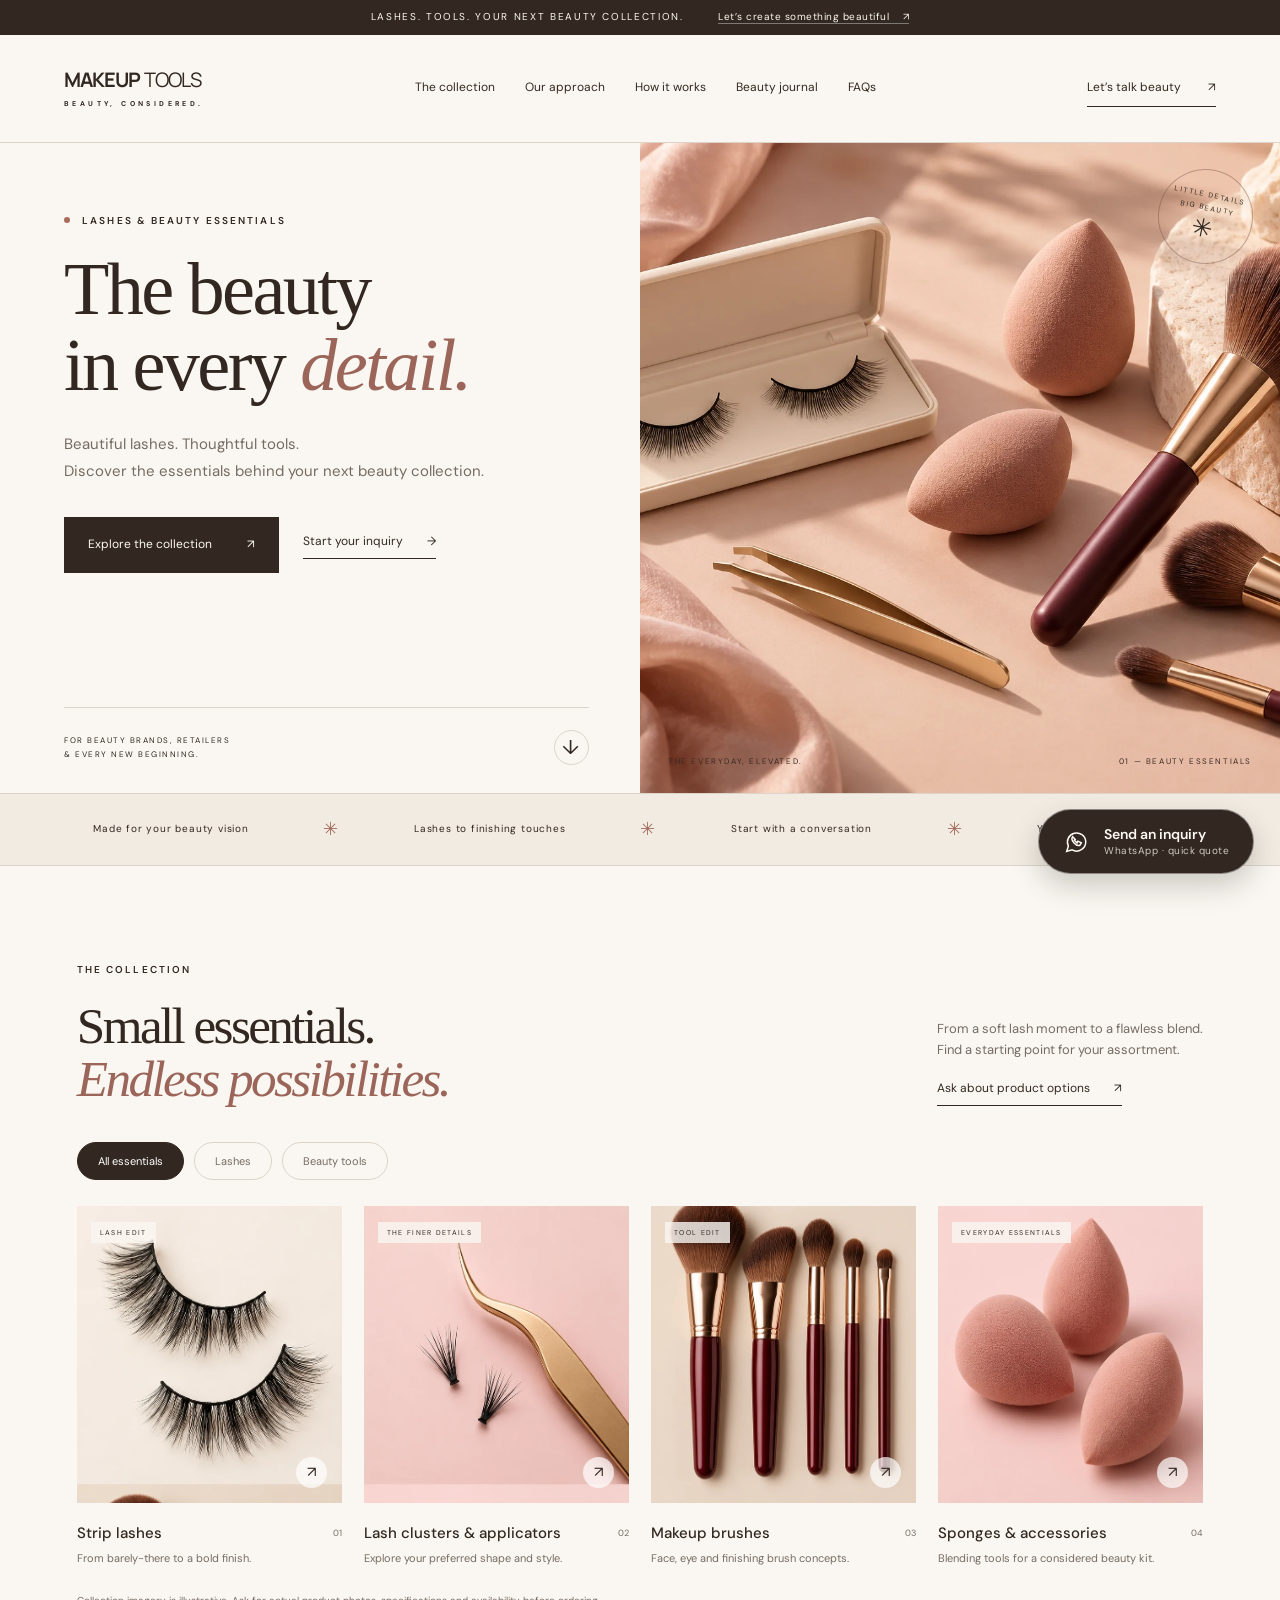
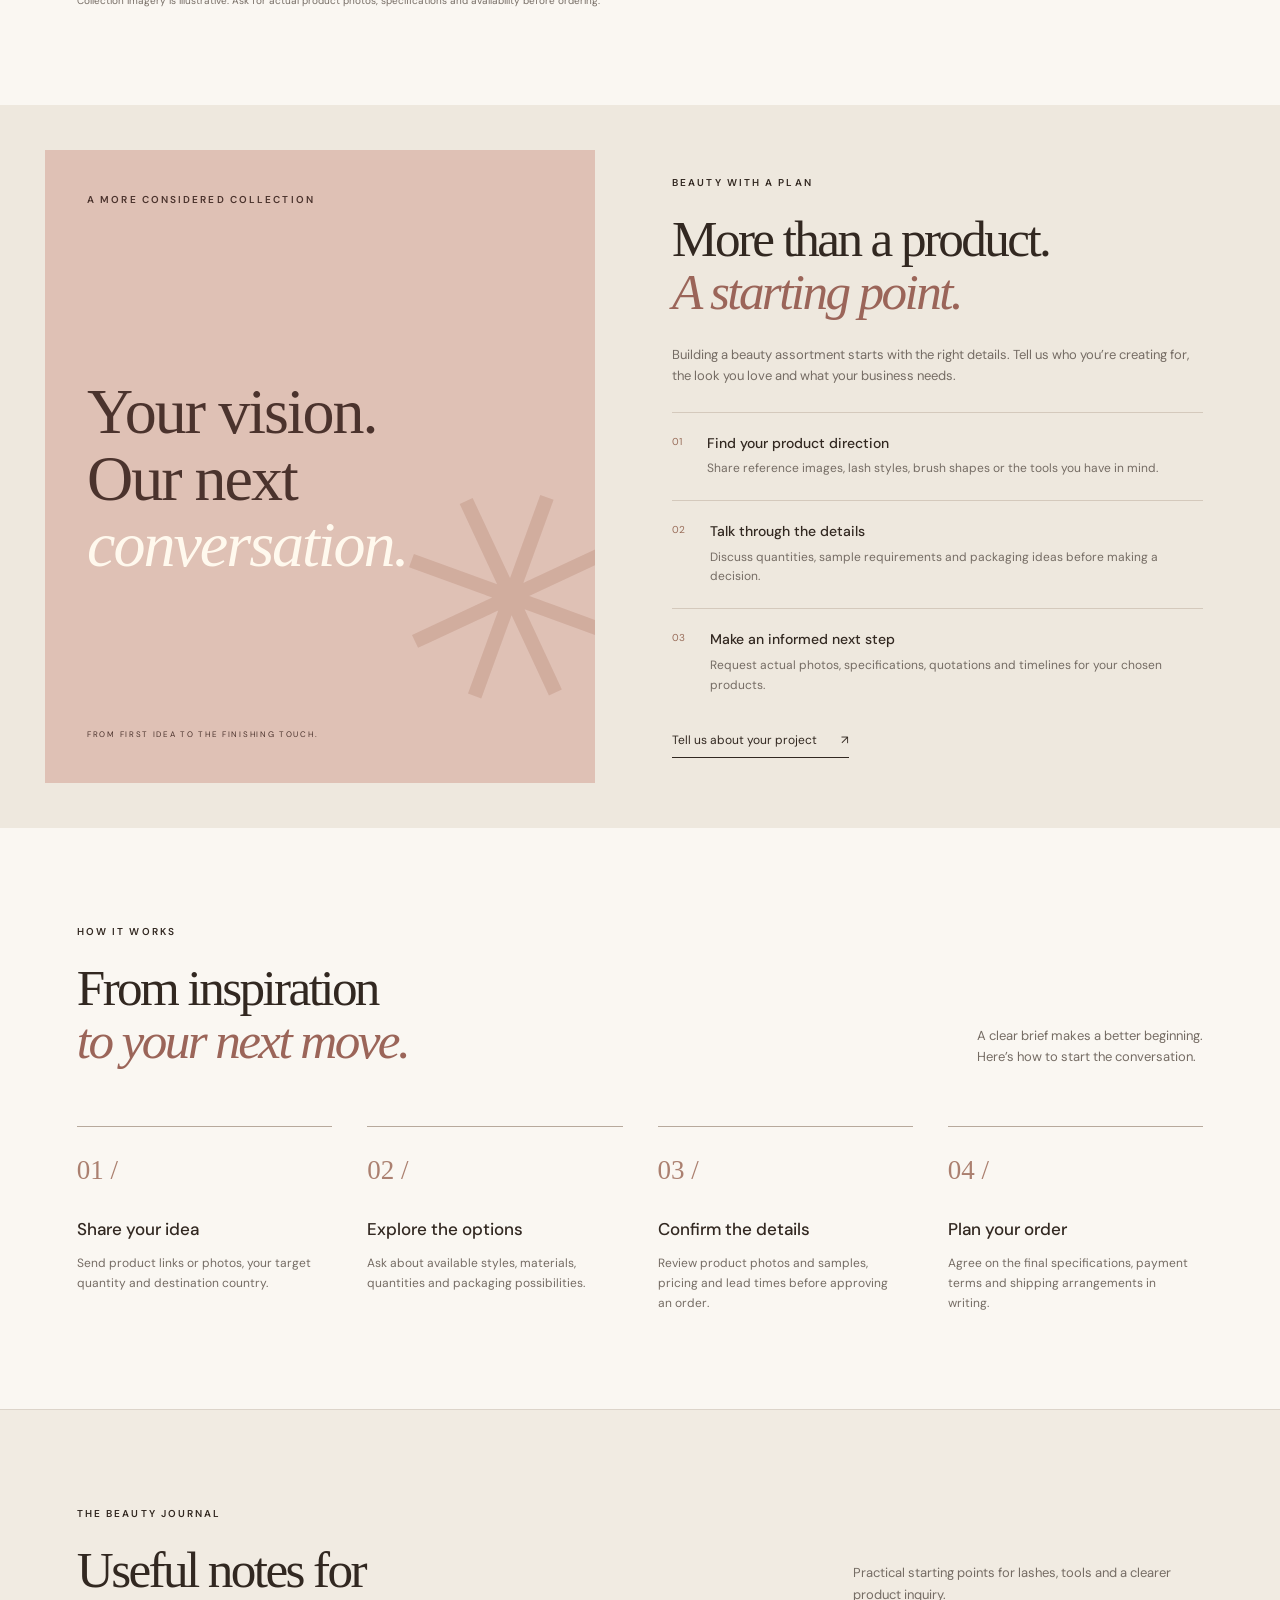
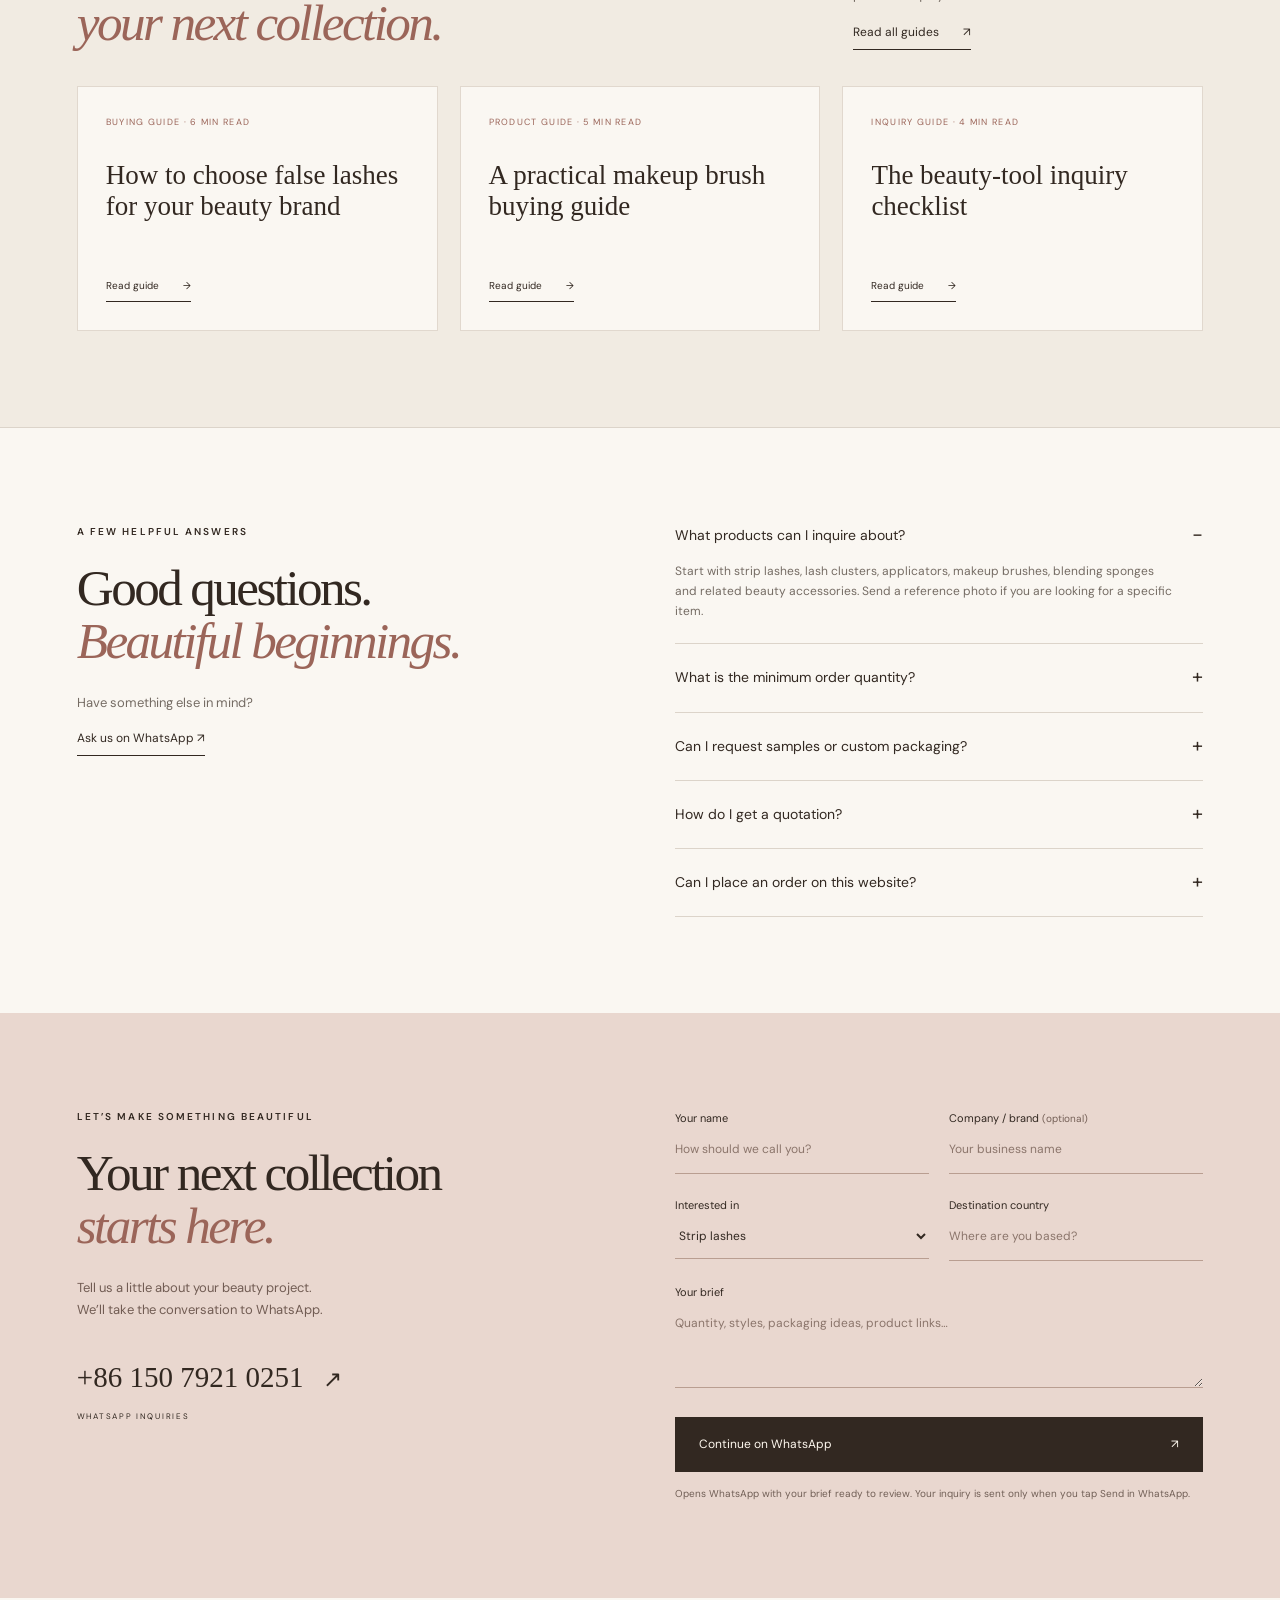
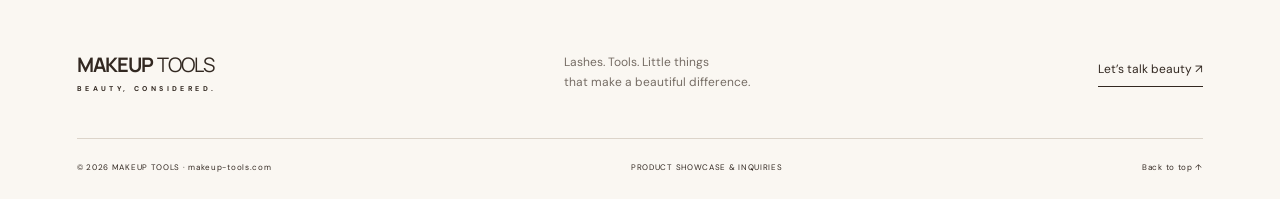
==== commit 418e20a1: "Make WhatsApp inquiry action more prominent" ====
--- a/index.html
+++ b/index.html
@@ -32,4 +32,4 @@
 <section class="journal section" id="journal"><div class="section-top"><div><p class="eyebrow">THE BEAUTY JOURNAL</p><h2>Useful notes for<br><em>your next collection.</em></h2></div><div class="section-note"><p>Practical starting points for lashes, tools and a clearer product inquiry.</p><a class="text-link" href="blog/">Read all guides <span>↗</span></a></div></div><div class="journal-grid"><article><p>BUYING GUIDE · 6 MIN READ</p><h3><a href="blog/how-to-choose-false-lashes-for-your-beauty-brand.html">How to choose false lashes for your beauty brand</a></h3><a class="text-link" href="blog/how-to-choose-false-lashes-for-your-beauty-brand.html">Read guide <span>→</span></a></article><article><p>PRODUCT GUIDE · 5 MIN READ</p><h3><a href="blog/makeup-brush-buying-guide.html">A practical makeup brush buying guide</a></h3><a class="text-link" href="blog/makeup-brush-buying-guide.html">Read guide <span>→</span></a></article><article><p>INQUIRY GUIDE · 4 MIN READ</p><h3><a href="blog/beauty-tool-inquiry-checklist.html">The beauty-tool inquiry checklist</a></h3><a class="text-link" href="blog/beauty-tool-inquiry-checklist.html">Read guide <span>→</span></a></article></div></section>
 <section class="faq section" id="faq"><div><p class="eyebrow">A FEW HELPFUL ANSWERS</p><h2>Good questions.<br><em>Beautiful beginnings.</em></h2><p>Have something else in mind?<br><a class="text-link whatsapp" href="https://wa.me/8615079210251" target="_blank" rel="noopener">Ask us on WhatsApp ↗</a></p></div><div class="faq-items"><details open><summary>What products can I inquire about?</summary><p>Start with strip lashes, lash clusters, applicators, makeup brushes, blending sponges and related beauty accessories. Send a reference photo if you are looking for a specific item.</p></details><details><summary>What is the minimum order quantity?</summary><p>Minimum quantities depend on the item, style and packaging. Share your desired quantity so we can discuss suitable options. No single minimum applies to all products.</p></details><details><summary>Can I request samples or custom packaging?</summary><p>Yes, include your sample or packaging requirements in your inquiry. Availability, customization options, sample costs and lead times need to be confirmed for the specific product.</p></details><details><summary>How do I get a quotation?</summary><p>Send the product category, reference photos or links, quantity, packaging requirements and delivery country through WhatsApp. Pricing and shipping are confirmed after the brief is reviewed.</p></details><details><summary>Can I place an order on this website?</summary><p>This is a product showcase and inquiry website. Product specifications, availability, payment and delivery terms are agreed directly before an order is placed.</p></details></div></section>
 <section class="inquiry section" id="inquiry"><div><p class="eyebrow">LET’S MAKE SOMETHING BEAUTIFUL</p><h2>Your next collection<br><em>starts here.</em></h2><p>Tell us a little about your beauty project.<br>We’ll take the conversation to WhatsApp.</p><a class="contact-number" href="https://wa.me/8615079210251" target="_blank" rel="noopener">+86 150 7921 0251 <span>↗</span></a><span class="small">WHATSAPP INQUIRIES</span></div><form id="inquiry-form"><div class="form-row"><label>Your name<input name="name" autocomplete="name" placeholder="How should we call you?" required maxlength="100"></label><label>Company / brand <span>(optional)</span><input name="company" autocomplete="organization" placeholder="Your business name" maxlength="150"></label></div><div class="form-row"><label>Interested in<select name="product" id="product-select"><option>Strip lashes</option><option>Lash clusters & applicators</option><option>Makeup brushes</option><option>Sponges & beauty accessories</option><option>Mixed beauty collection</option></select></label><label>Destination country<input name="country" autocomplete="country-name" placeholder="Where are you based?" required maxlength="100"></label></div><label>Your brief<textarea name="brief" rows="3" placeholder="Quantity, styles, packaging ideas, product links…" required maxlength="2500"></textarea></label><button class="button dark" type="submit">Continue on WhatsApp <span>↗</span></button><p class="form-note">Opens WhatsApp with your brief ready to review. Your inquiry is sent only when you tap Send in WhatsApp.</p></form></section>
-</main><footer><div class="footer-top"><a class="logo" href="#">MAKEUP<span>TOOLS</span><i>BEAUTY, CONSIDERED.</i></a><p>Lashes. Tools. Little things<br>that make a beautiful difference.</p><a class="text-link" href="https://wa.me/8615079210251" target="_blank" rel="noopener">Let’s talk beauty ↗</a></div><div class="footer-bottom"><span>© <span id="year">2026</span> MAKEUP TOOLS · makeup-tools.com</span><span>PRODUCT SHOWCASE & INQUIRIES</span><a href="#">Back to top ↑</a></div></footer><a class="floating-wa" href="https://wa.me/8615079210251" target="_blank" rel="noopener" aria-label="Chat on WhatsApp"><svg viewBox="0 0 32 32" width="25" height="25" fill="none" stroke="currentColor" stroke-width="1.7"><path d="M26 15.5A10.5 10.5 0 0 1 10.4 25l-6.2 1.8 1.9-6A10.5 10.5 0 1 1 26 15.5Z"/><path d="M11 10c-3 4 4 11 8 10l2-3-4-2-1 2-3-3 1-1-3-3Z"/></svg><span>Let’s chat</span></a><script src="script.js"></script></body></html>
+</main><footer><div class="footer-top"><a class="logo" href="#">MAKEUP<span>TOOLS</span><i>BEAUTY, CONSIDERED.</i></a><p>Lashes. Tools. Little things<br>that make a beautiful difference.</p><a class="text-link" href="https://wa.me/8615079210251" target="_blank" rel="noopener">Let’s talk beauty ↗</a></div><div class="footer-bottom"><span>© <span id="year">2026</span> MAKEUP TOOLS · makeup-tools.com</span><span>PRODUCT SHOWCASE & INQUIRIES</span><a href="#">Back to top ↑</a></div></footer><a class="floating-wa" href="https://wa.me/8615079210251?text=Hello%20MAKEUP%20TOOLS%2C%20I%20would%20like%20a%20quotation%20for%20beauty%20tools.%0A%0AProduct%3A%0AQuantity%3A%0ADestination%3A" target="_blank" rel="noopener" aria-label="Send a beauty product inquiry on WhatsApp"><svg viewBox="0 0 32 32" width="28" height="28" fill="none" stroke="currentColor" stroke-width="1.7"><path d="M26 15.5A10.5 10.5 0 0 1 10.4 25l-6.2 1.8 1.9-6A10.5 10.5 0 1 1 26 15.5Z"/><path d="M11 10c-3 4 4 11 8 10l2-3-4-2-1 2-3-3 1-1-3-3Z"/></svg><span><b>Send an inquiry</b><small>WhatsApp · quick quote</small></span></a><script src="script.js"></script></body></html>
--- a/blog.css
+++ b/blog.css
@@ -1 +1 @@
-.journal{background:#f1ebe2;border-top:1px solid var(--line)}.journal-grid{display:grid;grid-template-columns:repeat(3,1fr);gap:22px}.journal-grid article{background:var(--paper);padding:28px;min-height:245px;display:flex;flex-direction:column;border:1px solid #e1d8ce}.journal-grid p{font-size:9px;letter-spacing:1.3px;color:#9b6559}.journal-grid h3{font-family:Georgia,'Times New Roman',serif;font-size:27px;font-weight:400;line-height:1.15;margin:30px 0 auto}.journal-grid .text-link{font-size:10px;width:max-content}.blog-page{max-width:1120px;margin:auto;padding:0 6% 90px}.blog-header{padding:76px 0 50px;border-bottom:1px solid var(--line)}.blog-header .eyebrow{color:#9b6559}.blog-header h1{max-width:780px}.blog-header .intro{max-width:620px;margin-top:25px}.blog-list{display:grid;gap:0}.blog-card{display:grid;grid-template-columns:150px 1fr auto;gap:30px;align-items:start;padding:34px 0;border-bottom:1px solid var(--line)}.blog-card>p,.article-meta{font-size:10px;letter-spacing:1.2px;color:#9b6559}.blog-card h2{font-size:30px;letter-spacing:-1px}.blog-card h2 a:hover{color:#9b6559}.blog-card .summary{font-size:13px;color:var(--muted);margin-top:9px;max-width:620px}.blog-card .text-link{align-self:center;white-space:nowrap}.article{max-width:760px;margin:auto;padding:70px 6% 90px}.article h1{font-size:clamp(45px,6vw,76px);margin:22px 0}.article .lede{font-size:19px;color:#665c55;line-height:1.65;margin:0 0 38px}.article h2{font-size:35px;letter-spacing:-1px;margin:52px 0 16px}.article h3{font-size:19px;margin:30px 0 10px}.article p,.article li{font-size:16px;color:#4f4640}.article p{margin:0 0 17px}.article ul{padding-left:22px;margin:0 0 20px}.article li{margin:7px 0}.article table{width:100%;border-collapse:collapse;margin:25px 0;font-size:14px}.article th,.article td{border:1px solid var(--line);padding:13px;text-align:left;vertical-align:top}.article th{background:#f1ebe2;font-weight:600}.article-cta{background:#e9d7cf;margin-top:50px;padding:31px}.article-cta h2{margin:0 0 12px;font-size:31px}.article-cta p{font-size:14px}.blog-footer-cta{padding:48px 0 8px}.breadcrumb{font-size:11px;color:#756c64}.breadcrumb a{text-decoration:underline;text-underline-offset:4px}.blog-nav{height:86px}.blog-nav .header-cta{margin-left:auto}.related{margin-top:50px;border-top:1px solid var(--line);padding-top:28px}.related h2{font-size:28px;margin:0 0 18px}.related ul{list-style:none;padding:0}.related a{text-decoration:underline;text-underline-offset:5px}.related li{margin:12px 0}@media(max-width:760px){.journal-grid{grid-template-columns:1fr;gap:12px}.journal-grid article{min-height:190px;padding:24px}.journal-grid h3{font-size:25px;margin:20px 0 auto}.blog-header{padding:50px 0 32px}.blog-card{grid-template-columns:1fr;gap:13px;padding:27px 0}.blog-card h2{font-size:27px}.blog-card .text-link{align-self:start}.article{padding-top:44px}.article h2{font-size:30px}.article .lede{font-size:17px}.article p,.article li{font-size:15px}.article table{font-size:12px}.article th,.article td{padding:10px}.blog-nav{height:76px}}
+.journal{background:#f1ebe2;border-top:1px solid var(--line)}.journal-grid{display:grid;grid-template-columns:repeat(3,1fr);gap:22px}.journal-grid article{background:var(--paper);padding:28px;min-height:245px;display:flex;flex-direction:column;border:1px solid #e1d8ce}.journal-grid p{font-size:9px;letter-spacing:1.3px;color:#9b6559}.journal-grid h3{font-family:Georgia,'Times New Roman',serif;font-size:27px;font-weight:400;line-height:1.15;margin:30px 0 auto}.journal-grid .text-link{font-size:10px;width:max-content}.blog-page{max-width:1120px;margin:auto;padding:0 6% 90px}.blog-header{padding:76px 0 50px;border-bottom:1px solid var(--line)}.blog-header .eyebrow{color:#9b6559}.blog-header h1{max-width:780px}.blog-header .intro{max-width:620px;margin-top:25px}.blog-list{display:grid;gap:0}.blog-card{display:grid;grid-template-columns:150px 1fr auto;gap:30px;align-items:start;padding:34px 0;border-bottom:1px solid var(--line)}.blog-card>p,.article-meta{font-size:10px;letter-spacing:1.2px;color:#9b6559}.blog-card h2{font-size:30px;letter-spacing:-1px}.blog-card h2 a:hover{color:#9b6559}.blog-card .summary{font-size:13px;color:var(--muted);margin-top:9px;max-width:620px}.blog-card .text-link{align-self:center;white-space:nowrap}.article{max-width:760px;margin:auto;padding:70px 6% 90px}.article h1{font-size:clamp(45px,6vw,76px);margin:22px 0}.article .lede{font-size:19px;color:#665c55;line-height:1.65;margin:0 0 38px}.article h2{font-size:35px;letter-spacing:-1px;margin:52px 0 16px}.article h3{font-size:19px;margin:30px 0 10px}.article p,.article li{font-size:16px;color:#4f4640}.article p{margin:0 0 17px}.article ul{padding-left:22px;margin:0 0 20px}.article li{margin:7px 0}.article table{width:100%;border-collapse:collapse;margin:25px 0;font-size:14px}.article th,.article td{border:1px solid var(--line);padding:13px;text-align:left;vertical-align:top}.article th{background:#f1ebe2;font-weight:600}.article-cta{background:#e9d7cf;margin-top:50px;padding:31px}.article-cta h2{margin:0 0 12px;font-size:31px}.article-cta p{font-size:14px}.blog-footer-cta{padding:48px 0 8px}.breadcrumb{font-size:11px;color:#756c64}.breadcrumb a{text-decoration:underline;text-underline-offset:4px}.blog-nav{height:86px}.blog-nav .header-cta{margin-left:auto}.related{margin-top:50px;border-top:1px solid var(--line);padding-top:28px}.related h2{font-size:28px;margin:0 0 18px}.related ul{list-style:none;padding:0}.related a{text-decoration:underline;text-underline-offset:5px}.related li{margin:12px 0}.floating-wa{right:26px;bottom:26px;gap:13px;padding:16px 24px;border-radius:40px;font-size:15px;box-shadow:0 12px 28px #32282138}.floating-wa svg{flex:none}.floating-wa>span{display:grid;gap:1px;line-height:1.25}.floating-wa b{font-size:14px;font-weight:600}.floating-wa small{font-size:10px;letter-spacing:.5px;opacity:.76}@media(max-width:760px){.journal-grid{grid-template-columns:1fr;gap:12px}.journal-grid article{min-height:190px;padding:24px}.journal-grid h3{font-size:25px;margin:20px 0 auto}.blog-header{padding:50px 0 32px}.blog-card{grid-template-columns:1fr;gap:13px;padding:27px 0}.blog-card h2{font-size:27px}.blog-card .text-link{align-self:start}.article{padding-top:44px}.article h2{font-size:30px}.article .lede{font-size:17px}.article p,.article li{font-size:15px}.article table{font-size:12px}.article th,.article td{padding:10px}.blog-nav{height:76px}.floating-wa{right:16px;bottom:16px;padding:14px 18px;gap:10px}.floating-wa>span{display:grid}.floating-wa b{font-size:12px}.floating-wa small{font-size:9px}}
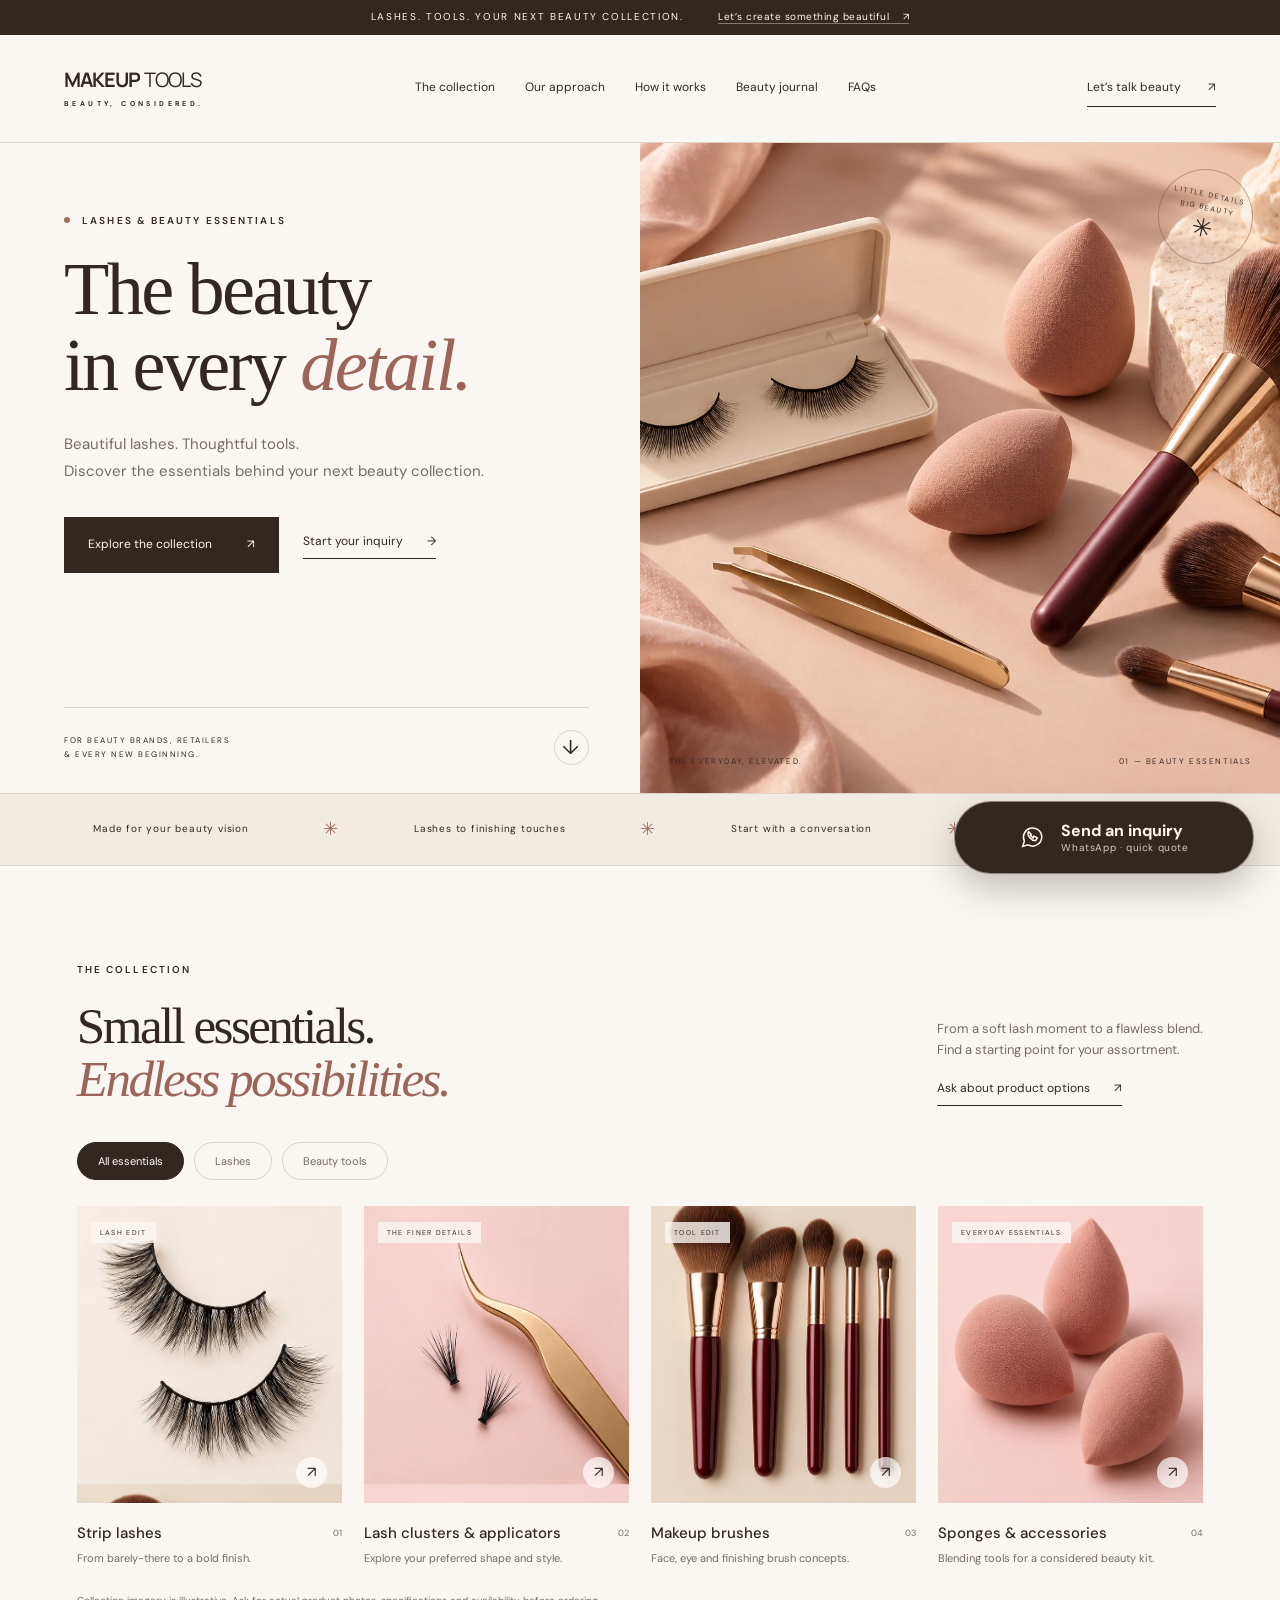
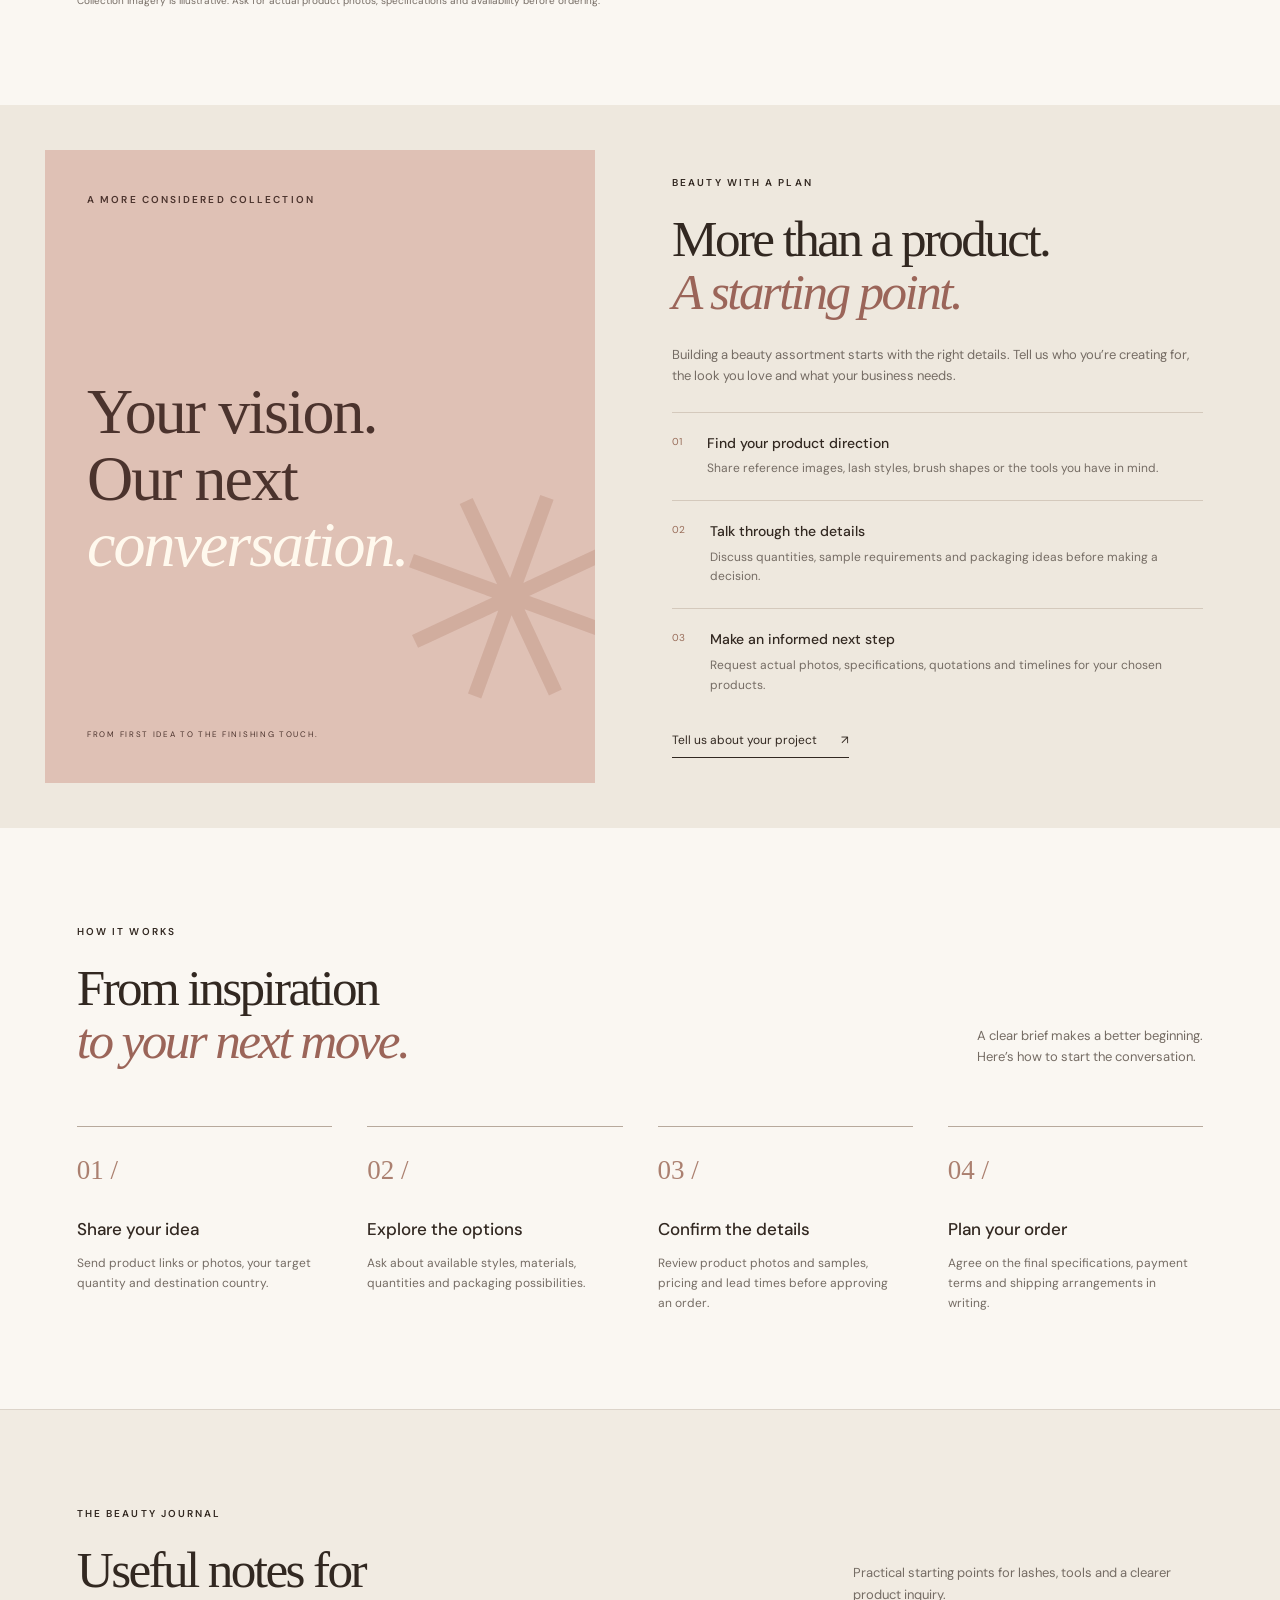
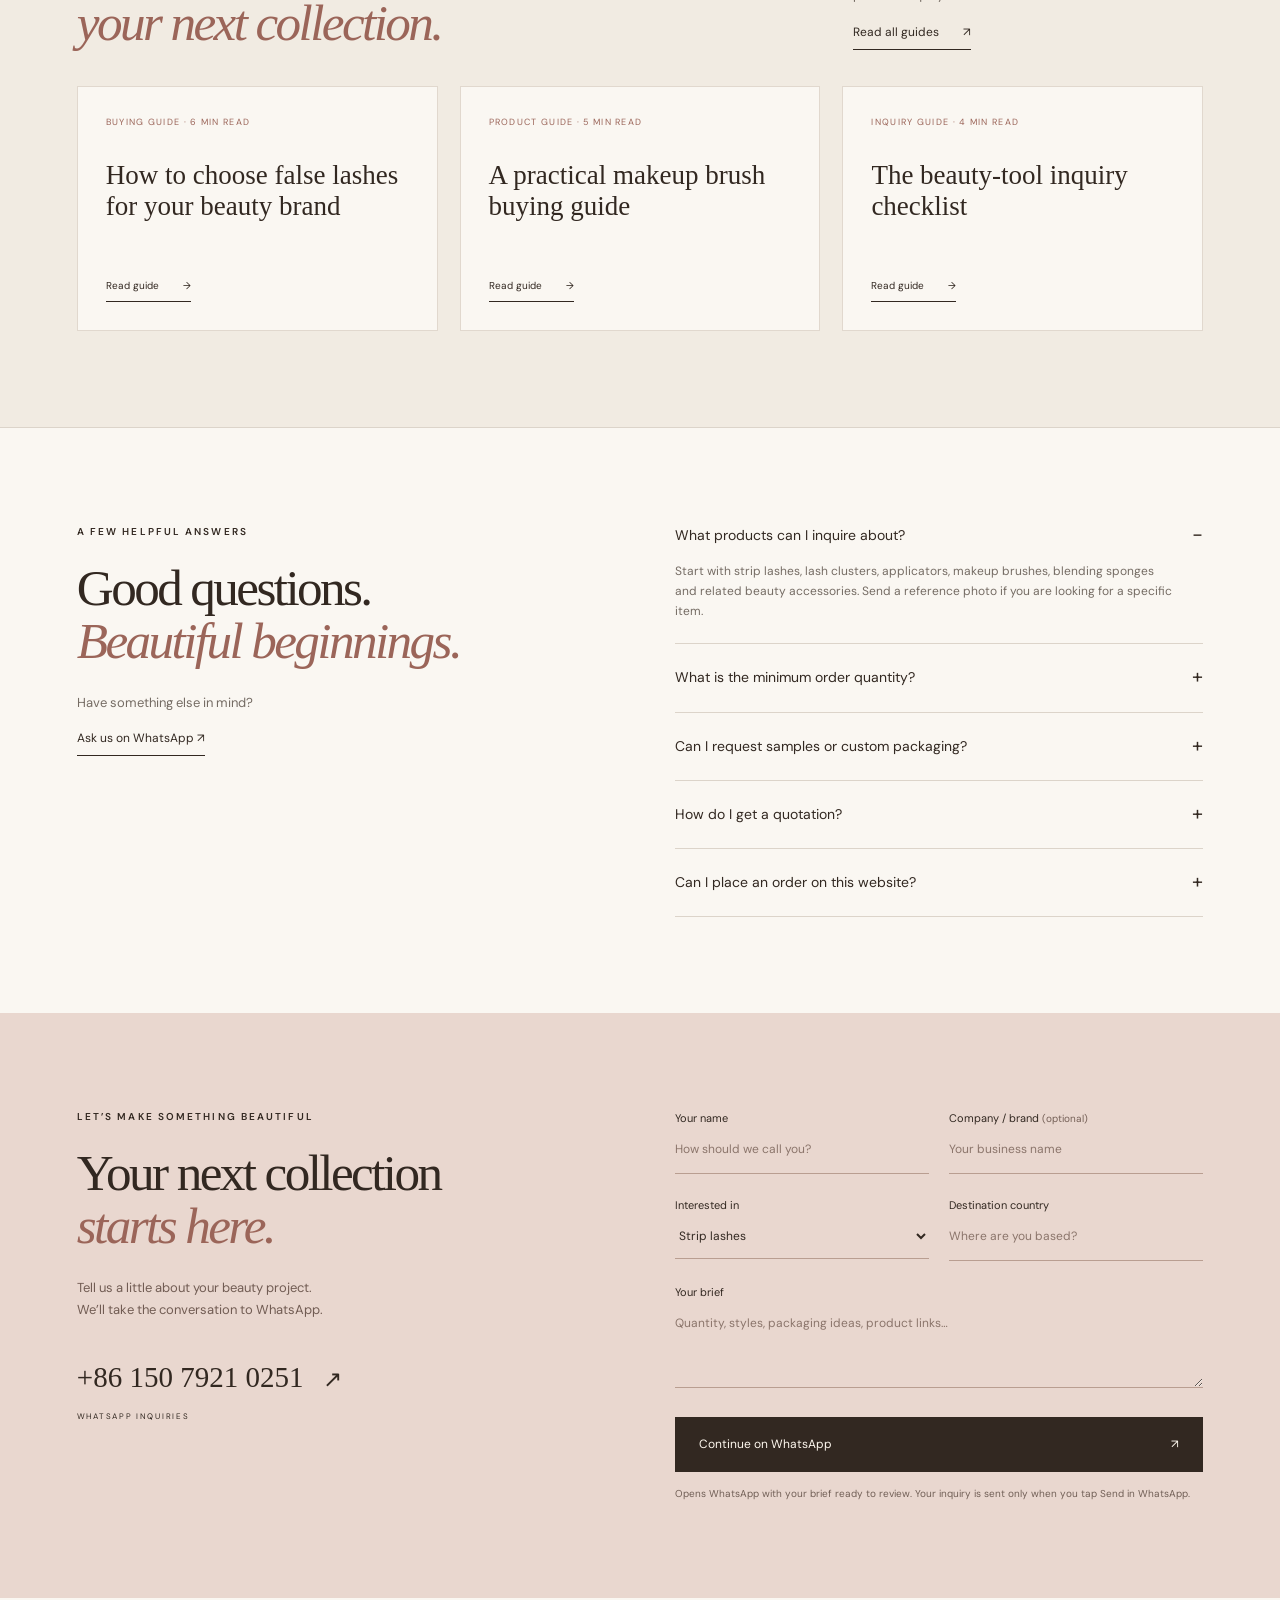
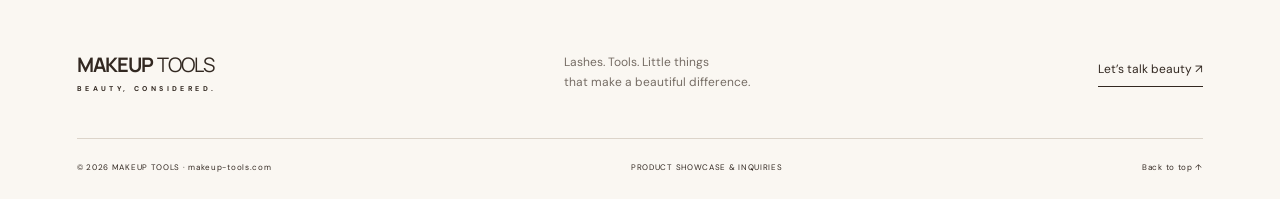
==== commit b99af1aa: "Increase floating inquiry button size" ====
--- a/index.html
+++ b/index.html
@@ -10,7 +10,7 @@
 <meta name="theme-color" content="#f5f0e9"><meta property="og:title" content="MAKEUP TOOLS — The beauty in every detail."><meta property="og:description" content="Lashes & beauty tools. A considered collection for your next beauty project."><meta property="og:type" content="website">
 <link rel="icon" href="favicon.svg" type="image/svg+xml">
 <link rel="preconnect" href="https://fonts.googleapis.com"><link rel="preconnect" href="https://fonts.gstatic.com" crossorigin><link href="https://fonts.googleapis.com/css2?family=DM+Sans:wght@400;500;600;700&family=Manrope:wght@400;500;600;700&display=swap" rel="stylesheet">
-<link rel="stylesheet" href="styles.css"><link rel="stylesheet" href="blog.css">
+<link rel="stylesheet" href="styles.css"><link rel="stylesheet" href="blog.css"><link rel="stylesheet" href="inquiry.css">
 <script type="application/ld+json">{"@context":"https://schema.org","@graph":[{"@type":"Organization","name":"MAKEUP TOOLS","url":"https://makeup-tools.com/","contactPoint":{"@type":"ContactPoint","telephone":"+86-15079210251","contactType":"sales"}},{"@type":"WebSite","name":"MAKEUP TOOLS","url":"https://makeup-tools.com/","inLanguage":"en"}]}</script>
 </head>
 <body>
--- a/inquiry.css
+++ b/inquiry.css
@@ -0,0 +1,2 @@
+/* High-visibility WhatsApp inquiry action */
+.floating-wa{right:26px;bottom:26px;min-width:300px;justify-content:center;gap:14px;padding:19px 28px;border-radius:44px;font-size:16px;box-shadow:0 15px 34px #32282145}.floating-wa>span{display:grid!important;gap:2px;line-height:1.2}.floating-wa b{font-size:16px;font-weight:700}.floating-wa small{font-size:10px;letter-spacing:.6px;opacity:.78}.floating-wa:hover{transform:translateY(-2px);background:#624a40}@media(max-width:760px){.floating-wa{right:16px;bottom:16px;min-width:270px;padding:17px 22px;gap:12px}.floating-wa b{font-size:14px}.floating-wa small{font-size:10px}}
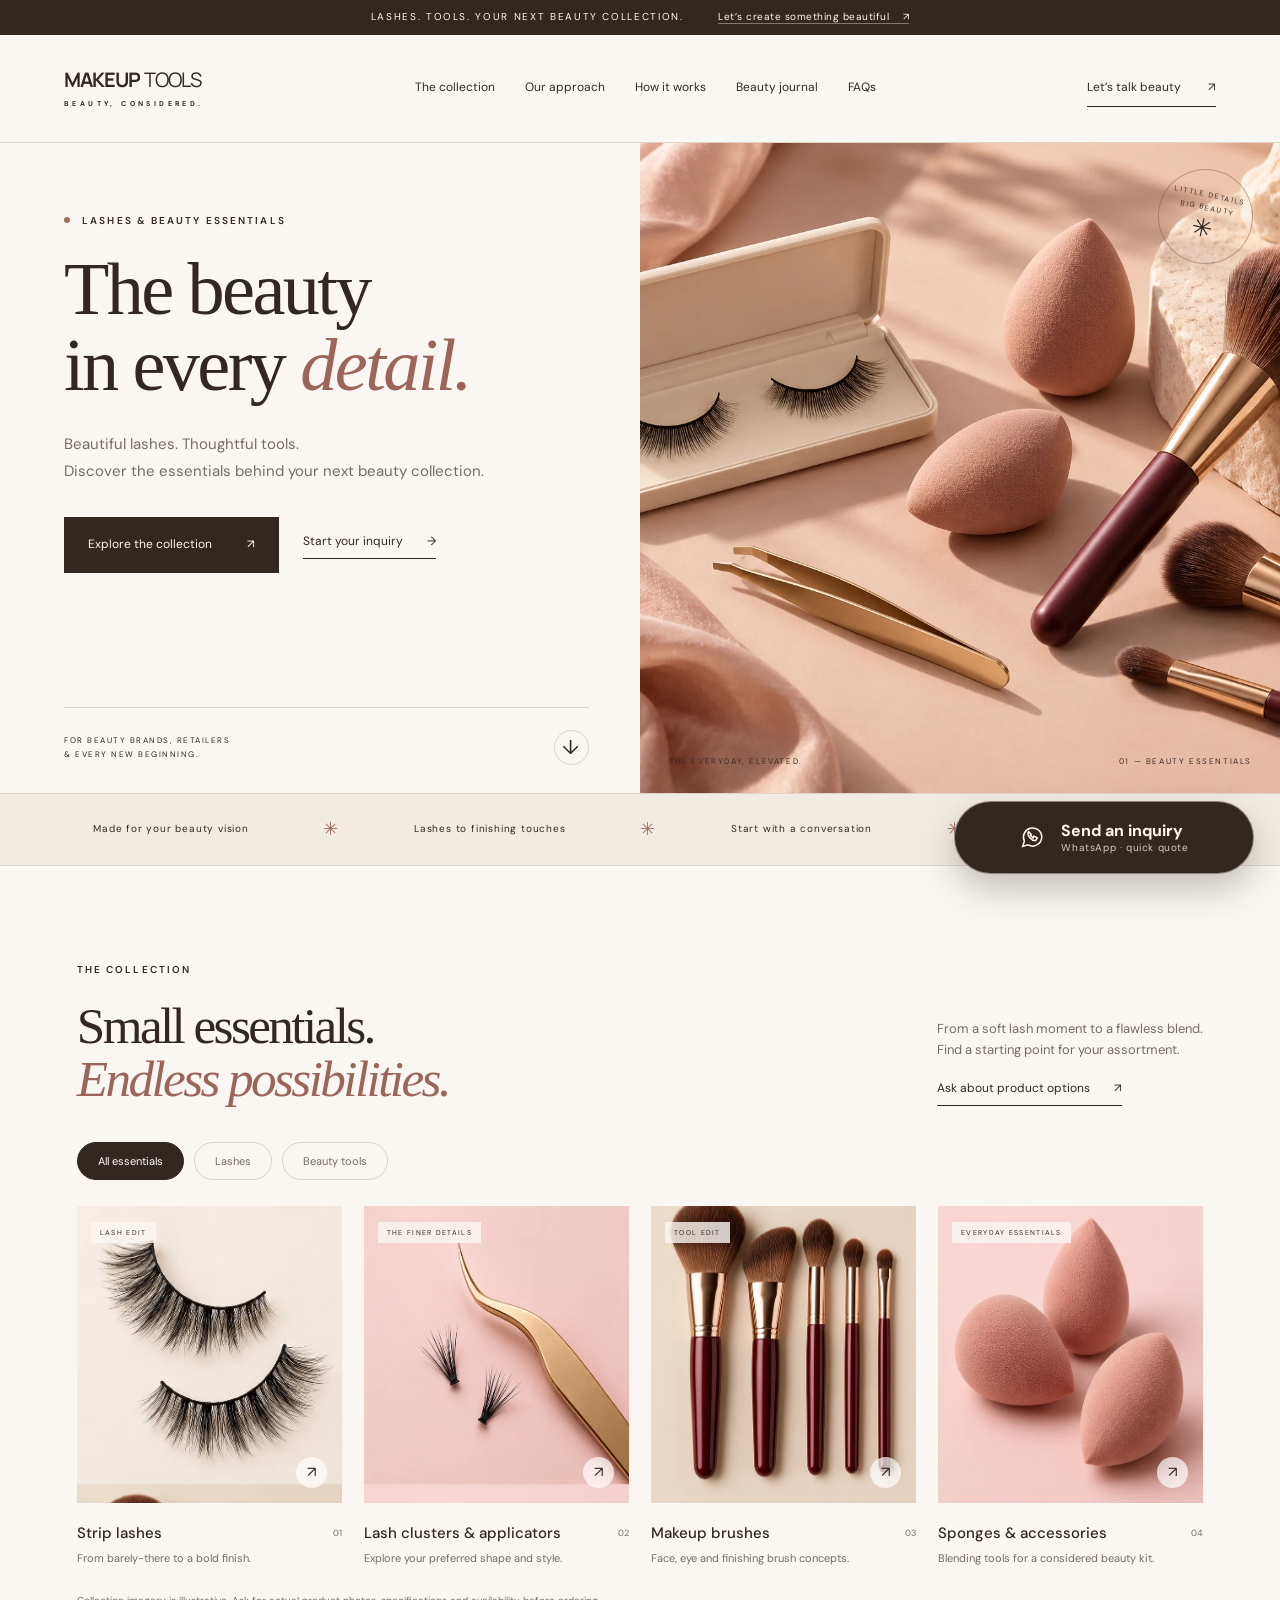
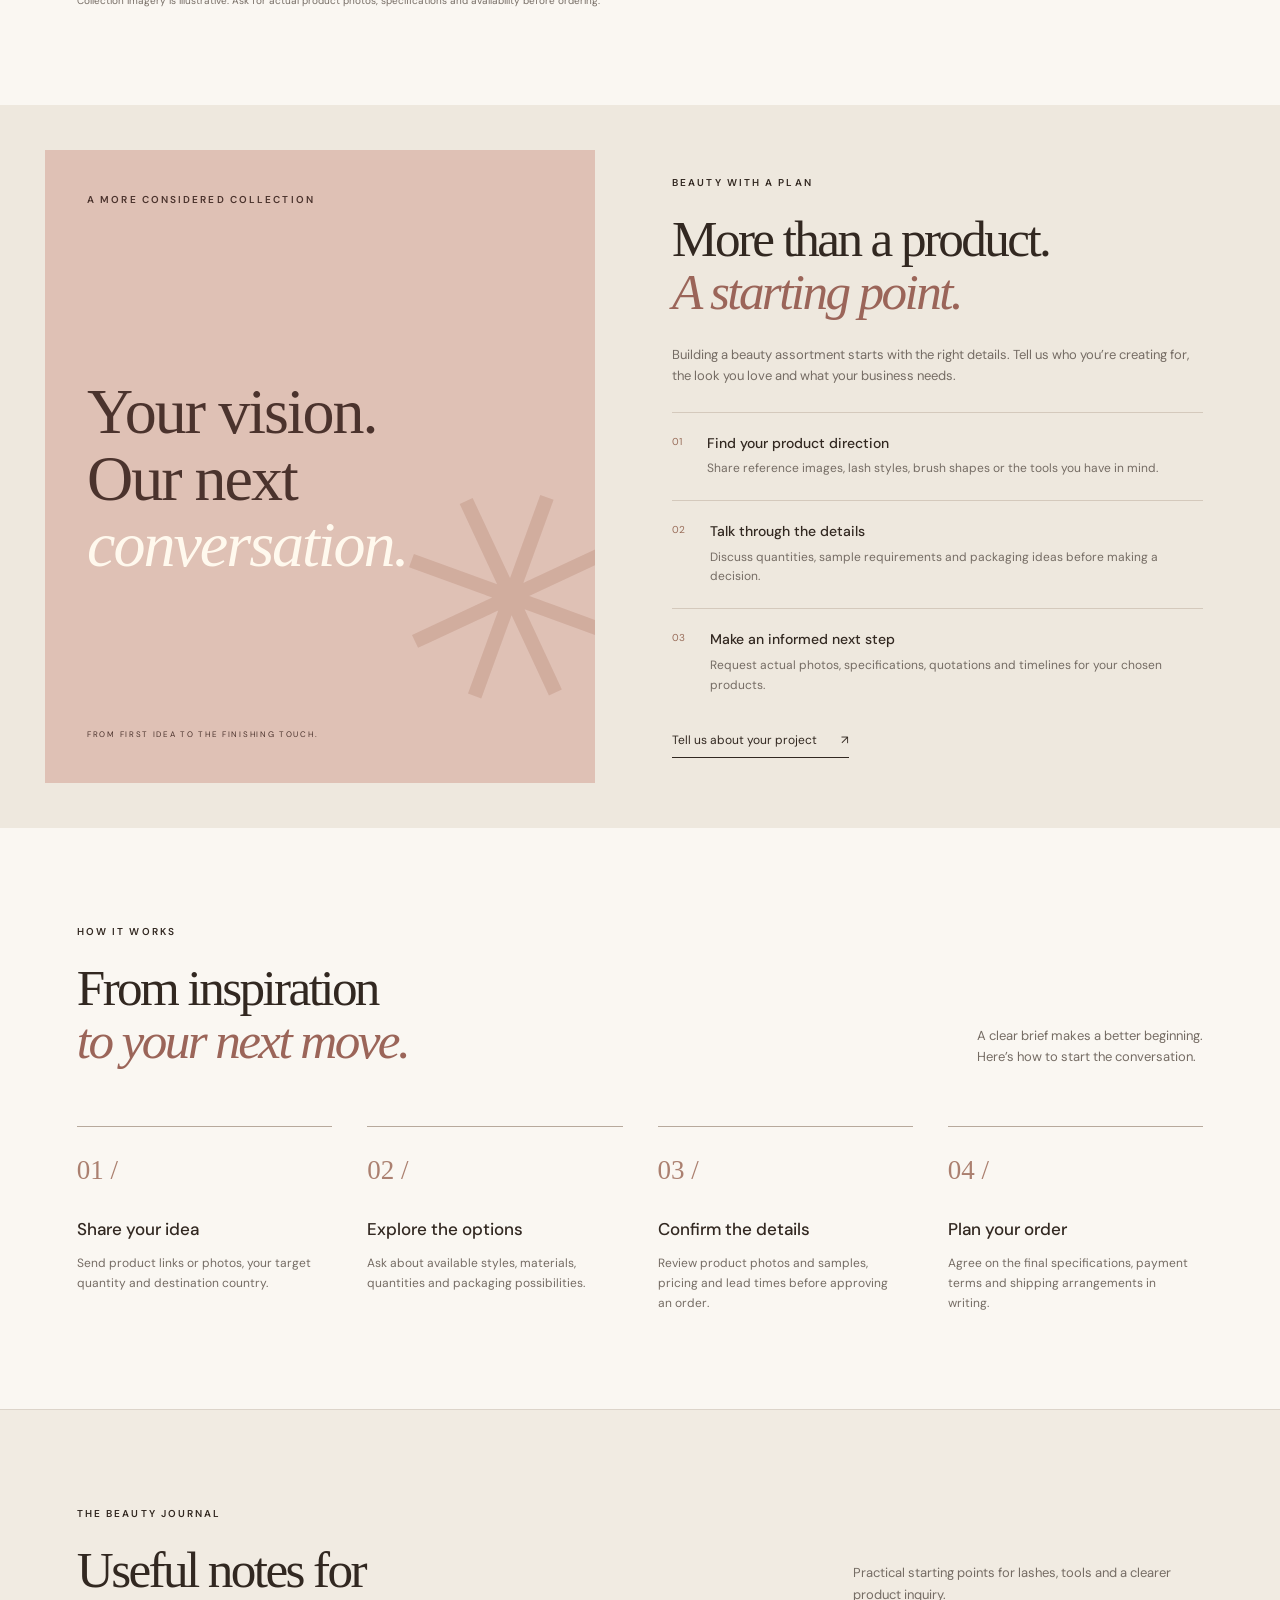
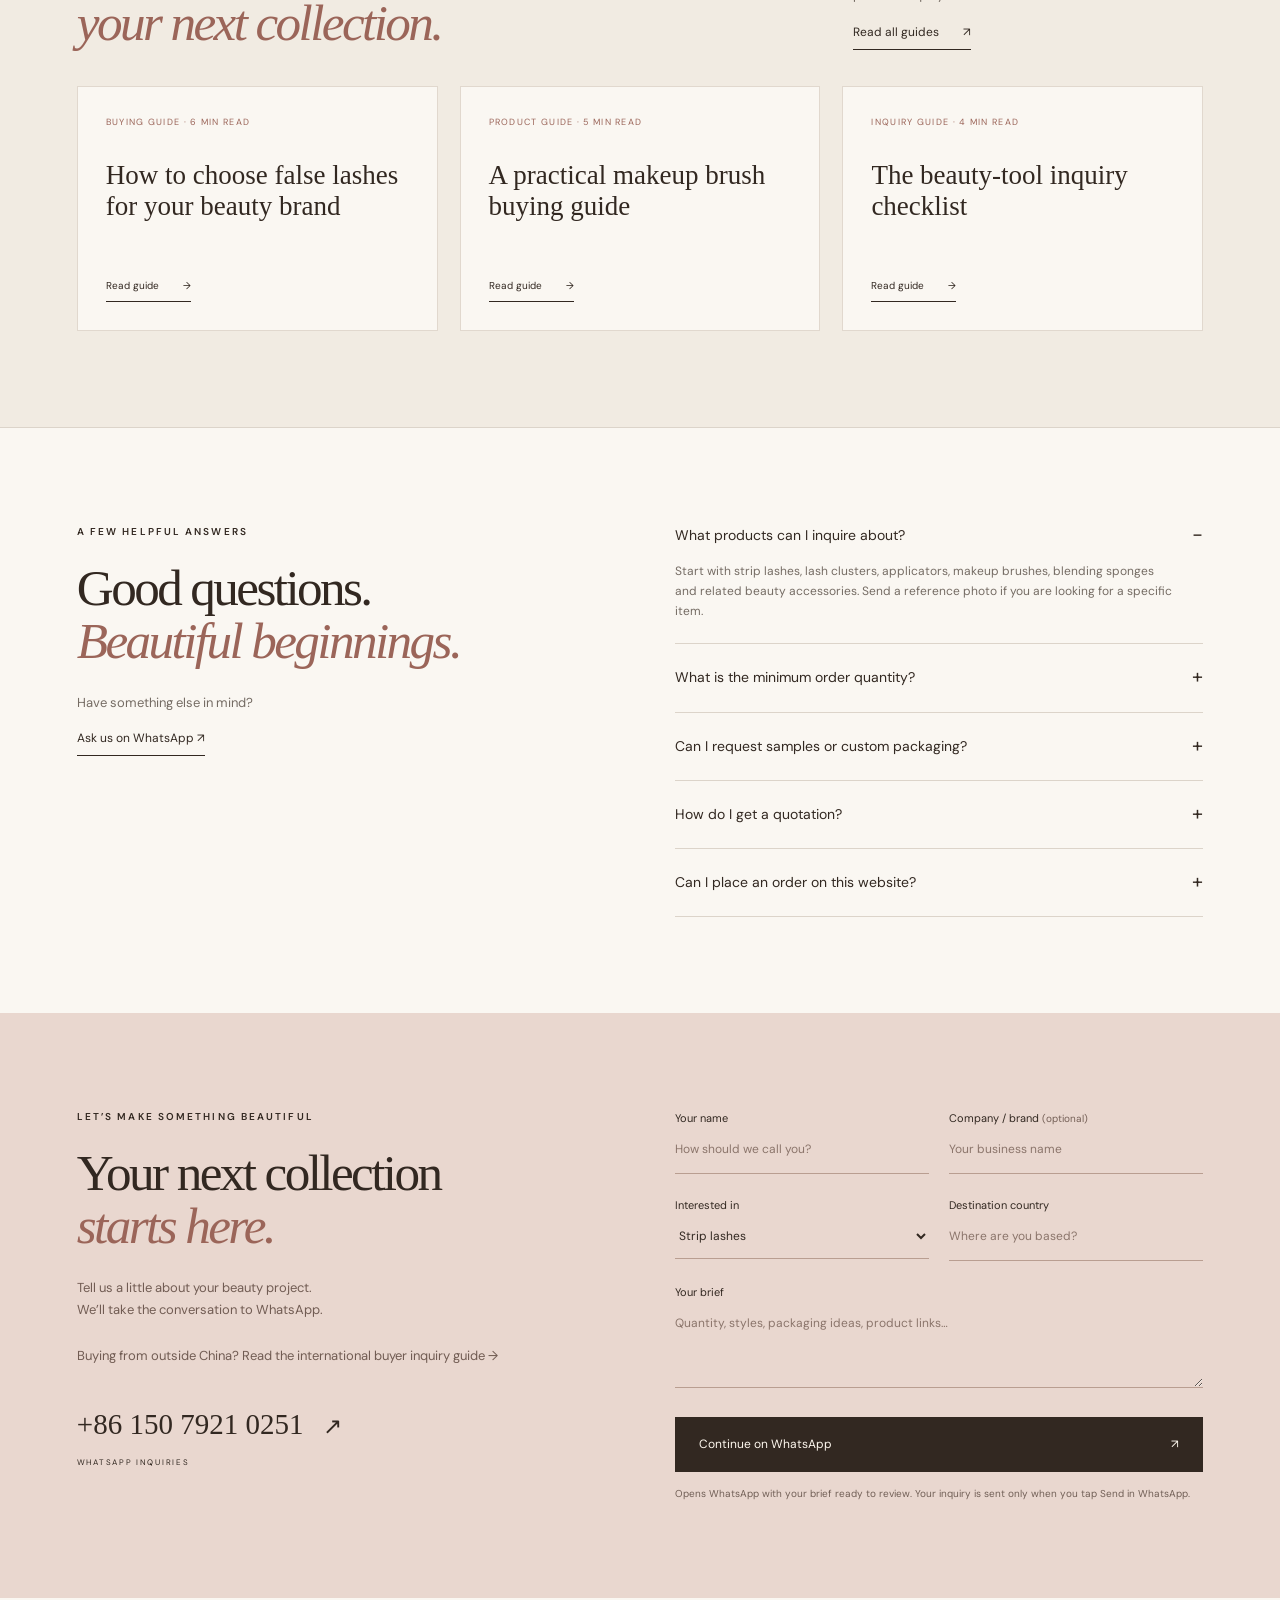
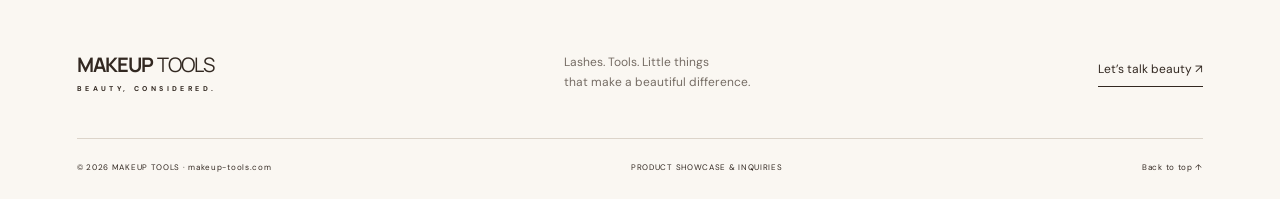
==== commit 9cdc4af7: "Add international buyer inquiry guide for GEO" ====
--- a/index.html
+++ b/index.html
@@ -1,35 +1,387 @@
 <!doctype html>
 <html lang="en">
 <head>
-<meta charset="utf-8"><meta name="viewport" content="width=device-width,initial-scale=1">
+<meta charset="utf-8">
+<meta name="viewport" content="width=device-width,initial-scale=1">
 <title>MAKEUP TOOLS | Lashes & Beauty Tools for Your Brand</title>
 <meta name="description" content="Explore lashes, makeup brushes, blending sponges and beauty accessories. Read practical beauty-tool guides, then share your product brief with MAKEUP TOOLS on WhatsApp.">
+<meta name="robots" content="index,follow,max-image-preview:large">
 <link rel="canonical" href="https://makeup-tools.com/">
 <meta property="og:url" content="https://makeup-tools.com/">
 <meta property="og:image" content="https://makeup-tools.com/hero.webp">
-<meta name="theme-color" content="#f5f0e9"><meta property="og:title" content="MAKEUP TOOLS — The beauty in every detail."><meta property="og:description" content="Lashes & beauty tools. A considered collection for your next beauty project."><meta property="og:type" content="website">
+<meta property="og:image:alt" content="False lashes, makeup brushes and blending sponges for a beauty collection">
+<meta property="og:site_name" content="MAKEUP TOOLS">
+<meta name="theme-color" content="#f5f0e9">
+<meta property="og:title" content="MAKEUP TOOLS — The beauty in every detail.">
+<meta property="og:description" content="Lashes & beauty tools. A considered collection for your next beauty project.">
+<meta property="og:type" content="website">
+<meta name="twitter:card" content="summary_large_image">
+<meta name="twitter:title" content="MAKEUP TOOLS | Lashes & Beauty Tools for Your Brand">
+<meta name="twitter:description" content="Explore lashes and beauty tools, then start a product inquiry on WhatsApp.">
+<link rel="manifest" href="site.webmanifest">
 <link rel="icon" href="favicon.svg" type="image/svg+xml">
-<link rel="preconnect" href="https://fonts.googleapis.com"><link rel="preconnect" href="https://fonts.gstatic.com" crossorigin><link href="https://fonts.googleapis.com/css2?family=DM+Sans:wght@400;500;600;700&family=Manrope:wght@400;500;600;700&display=swap" rel="stylesheet">
-<link rel="stylesheet" href="styles.css"><link rel="stylesheet" href="blog.css"><link rel="stylesheet" href="inquiry.css">
-<script type="application/ld+json">{"@context":"https://schema.org","@graph":[{"@type":"Organization","name":"MAKEUP TOOLS","url":"https://makeup-tools.com/","contactPoint":{"@type":"ContactPoint","telephone":"+86-15079210251","contactType":"sales"}},{"@type":"WebSite","name":"MAKEUP TOOLS","url":"https://makeup-tools.com/","inLanguage":"en"}]}</script>
+<link rel="preconnect" href="https://fonts.googleapis.com">
+<link rel="preconnect" href="https://fonts.gstatic.com" crossorigin>
+<link href="https://fonts.googleapis.com/css2?family=DM+Sans:wght@400;500;600;700&family=Manrope:wght@400;500;600;700&display=swap" rel="stylesheet">
+<link rel="stylesheet" href="styles.css">
+<link rel="stylesheet" href="blog.css">
+<link rel="stylesheet" href="inquiry.css">
+<script type="application/ld+json">{"@context":"https://schema.org","@graph":[{"@type":"Organization","@id":"https://makeup-tools.com/#organization","name":"MAKEUP TOOLS","url":"https://makeup-tools.com/","logo":"https://makeup-tools.com/favicon.svg","contactPoint":{"@type":"ContactPoint","telephone":"+86-15079210251","contactType":"sales","availableLanguage":["English","Chinese"]}},{"@type":"WebSite","@id":"https://makeup-tools.com/#website","name":"MAKEUP TOOLS","url":"https://makeup-tools.com/","inLanguage":"en","publisher":{"@id":"https://makeup-tools.com/#organization"}},{"@type":"WebPage","@id":"https://makeup-tools.com/#webpage","url":"https://makeup-tools.com/","name":"MAKEUP TOOLS | Lashes & Beauty Tools for Your Brand","description":"Explore lashes, makeup brushes, blending sponges and beauty accessories, then start a product inquiry on WhatsApp.","isPartOf":{"@id":"https://makeup-tools.com/#website"},"about":["false lashes","makeup brushes","beauty tools"],"primaryImageOfPage":"https://makeup-tools.com/hero.webp","inLanguage":"en"},{"@type":"FAQPage","mainEntity":[{"@type":"Question","name":"What products can I inquire about?","acceptedAnswer":{"@type":"Answer","text":"Inquire about strip lashes, lash clusters, applicators, makeup brushes, blending sponges and related beauty accessories."}},{"@type":"Question","name":"How do I get a quotation?","acceptedAnswer":{"@type":"Answer","text":"Send the product category, references, quantity, packaging requirements and destination country through WhatsApp so the product details can be reviewed."}}]}]}</script>
 </head>
 <body>
 <a class="skip" href="#main">Skip to content</a>
-<div class="announcement">LASHES. TOOLS. YOUR NEXT BEAUTY COLLECTION. <a href="#inquiry">Let’s create something beautiful <span>↗</span></a></div>
-<header><a class="logo" href="#" aria-label="Makeup Tools home">MAKEUP<span>TOOLS</span><i>BEAUTY, CONSIDERED.</i></a><nav aria-label="Main navigation"><a href="#collection">The collection</a><a href="#approach">Our approach</a><a href="#process">How it works</a><a href="blog/">Beauty journal</a><a href="#faq">FAQs</a></nav><a class="header-cta" href="#inquiry">Let’s talk beauty <span>↗</span></a><button class="menu" aria-expanded="false" aria-controls="mobile-nav" aria-label="Open navigation">☰</button></header>
-<nav id="mobile-nav" class="mobile-nav" aria-label="Mobile navigation" hidden><a href="#collection">The collection</a><a href="#approach">Our approach</a><a href="#process">How it works</a><a href="blog/">Beauty journal</a><a href="#faq">FAQs</a><a href="#inquiry">Get in touch</a></nav>
+<div class="announcement">LASHES. TOOLS. YOUR NEXT BEAUTY COLLECTION. <a href="#inquiry">Let’s create something beautiful <span>↗</span>
+</a>
+</div>
+<header>
+<a class="logo" href="#" aria-label="Makeup Tools home">MAKEUP<span>TOOLS</span>
+<i>BEAUTY, CONSIDERED.</i>
+</a>
+<nav aria-label="Main navigation">
+<a href="#collection">The collection</a>
+<a href="#approach">Our approach</a>
+<a href="#process">How it works</a>
+<a href="blog/">Beauty journal</a>
+<a href="#faq">FAQs</a>
+</nav>
+<a class="header-cta" href="#inquiry">Let’s talk beauty <span>↗</span>
+</a>
+<button class="menu" aria-expanded="false" aria-controls="mobile-nav" aria-label="Open navigation">☰</button>
+</header>
+<nav id="mobile-nav" class="mobile-nav" aria-label="Mobile navigation" hidden>
+<a href="#collection">The collection</a>
+<a href="#approach">Our approach</a>
+<a href="#process">How it works</a>
+<a href="blog/">Beauty journal</a>
+<a href="#faq">FAQs</a>
+<a href="#inquiry">Get in touch</a>
+</nav>
 <main id="main">
-<section class="hero"><div class="hero-copy"><p class="eyebrow"><span></span> LASHES & BEAUTY ESSENTIALS</p><h1>The beauty<br>in every <em>detail.</em></h1><p class="intro">Beautiful lashes. Thoughtful tools.<br>Discover the essentials behind your next beauty collection.</p><div class="hero-actions"><a class="button dark" href="#collection">Explore the collection <span>↗</span></a><a class="text-link" href="#inquiry">Start your inquiry <span>→</span></a></div><div class="hero-bottom"><span>FOR BEAUTY BRANDS, RETAILERS<br>& EVERY NEW BEGINNING.</span><a href="#collection" aria-label="Scroll to the collection">↓</a></div></div><div class="hero-visual"><img src="hero.webp" width="1536" height="1024" alt="Illustrative still life of false lashes, burgundy makeup brushes and blending sponges" fetchpriority="high"><div class="image-label">THE EVERYDAY, ELEVATED.<span>01 — BEAUTY ESSENTIALS</span></div><span class="round-stamp">LITTLE DETAILS<br>BIG BEAUTY<br><b>✳</b></span></div></section>
-<div class="values-strip"><span>Made for your beauty vision</span><b>✳</b><span>Lashes to finishing touches</span><b>✳</b><span>Start with a conversation</span><b>✳</b><span>Your collection, considered</span></div>
-<section class="collection section" id="collection"><div class="section-top"><div><p class="eyebrow">THE COLLECTION</p><h2>Small essentials.<br><em>Endless possibilities.</em></h2></div><div class="section-note"><p>From a soft lash moment to a flawless blend.<br>Find a starting point for your assortment.</p><a class="text-link" href="#inquiry">Ask about product options <span>↗</span></a></div></div><div class="filters" role="group" aria-label="Filter collection"><button class="active" data-filter="all" aria-pressed="true">All essentials</button><button data-filter="lashes" aria-pressed="false">Lashes</button><button data-filter="tools" aria-pressed="false">Beauty tools</button></div><div class="products">
-<article class="product" data-category="lashes"><a href="#inquiry" data-product="Strip lashes"><div class="product-image quadrant q1"><span class="product-tag">LASH EDIT</span><span class="card-arrow">↗</span></div><div class="product-title"><h3>Strip lashes</h3><span>01</span></div><p>From barely-there to a bold finish.</p></a></article>
-<article class="product" data-category="lashes"><a href="#inquiry" data-product="Lash clusters & applicators"><div class="product-image quadrant q2"><span class="product-tag">THE FINER DETAILS</span><span class="card-arrow">↗</span></div><div class="product-title"><h3>Lash clusters & applicators</h3><span>02</span></div><p>Explore your preferred shape and style.</p></a></article>
-<article class="product" data-category="tools"><a href="#inquiry" data-product="Makeup brushes"><div class="product-image quadrant q3"><span class="product-tag">TOOL EDIT</span><span class="card-arrow">↗</span></div><div class="product-title"><h3>Makeup brushes</h3><span>03</span></div><p>Face, eye and finishing brush concepts.</p></a></article>
-<article class="product" data-category="tools"><a href="#inquiry" data-product="Sponges & beauty accessories"><div class="product-image quadrant q4"><span class="product-tag">EVERYDAY ESSENTIALS</span><span class="card-arrow">↗</span></div><div class="product-title"><h3>Sponges & accessories</h3><span>04</span></div><p>Blending tools for a considered beauty kit.</p></a></article>
-</div><p class="image-disclosure">Collection imagery is illustrative. Ask for actual product photos, specifications and availability before ordering.</p></section>
-<section class="approach" id="approach"><div class="approach-art"><span class="eyebrow">A MORE CONSIDERED COLLECTION</span><p>Your vision.<br>Our next<br><em>conversation.</em></p><span class="art-star">✳</span><span class="art-caption">FROM FIRST IDEA TO THE FINISHING TOUCH.</span></div><div class="approach-copy"><p class="eyebrow">BEAUTY WITH A PLAN</p><h2>More than a product.<br><em>A starting point.</em></h2><p>Building a beauty assortment starts with the right details. Tell us who you’re creating for, the look you love and what your business needs.</p><div class="approach-row"><span>01</span><div><h3>Find your product direction</h3><p>Share reference images, lash styles, brush shapes or the tools you have in mind.</p></div></div><div class="approach-row"><span>02</span><div><h3>Talk through the details</h3><p>Discuss quantities, sample requirements and packaging ideas before making a decision.</p></div></div><div class="approach-row"><span>03</span><div><h3>Make an informed next step</h3><p>Request actual photos, specifications, quotations and timelines for your chosen products.</p></div></div><a class="text-link" href="#inquiry">Tell us about your project <span>↗</span></a></div></section>
-<section class="section process" id="process"><div class="section-top"><div><p class="eyebrow">HOW IT WORKS</p><h2>From inspiration<br><em>to your next move.</em></h2></div><p class="section-note">A clear brief makes a better beginning.<br>Here’s how to start the conversation.</p></div><div class="steps"><article><span>01 /</span><h3>Share your idea</h3><p>Send product links or photos, your target quantity and destination country.</p></article><article><span>02 /</span><h3>Explore the options</h3><p>Ask about available styles, materials, quantities and packaging possibilities.</p></article><article><span>03 /</span><h3>Confirm the details</h3><p>Review product photos and samples, pricing and lead times before approving an order.</p></article><article><span>04 /</span><h3>Plan your order</h3><p>Agree on the final specifications, payment terms and shipping arrangements in writing.</p></article></div></section>
-<section class="journal section" id="journal"><div class="section-top"><div><p class="eyebrow">THE BEAUTY JOURNAL</p><h2>Useful notes for<br><em>your next collection.</em></h2></div><div class="section-note"><p>Practical starting points for lashes, tools and a clearer product inquiry.</p><a class="text-link" href="blog/">Read all guides <span>↗</span></a></div></div><div class="journal-grid"><article><p>BUYING GUIDE · 6 MIN READ</p><h3><a href="blog/how-to-choose-false-lashes-for-your-beauty-brand.html">How to choose false lashes for your beauty brand</a></h3><a class="text-link" href="blog/how-to-choose-false-lashes-for-your-beauty-brand.html">Read guide <span>→</span></a></article><article><p>PRODUCT GUIDE · 5 MIN READ</p><h3><a href="blog/makeup-brush-buying-guide.html">A practical makeup brush buying guide</a></h3><a class="text-link" href="blog/makeup-brush-buying-guide.html">Read guide <span>→</span></a></article><article><p>INQUIRY GUIDE · 4 MIN READ</p><h3><a href="blog/beauty-tool-inquiry-checklist.html">The beauty-tool inquiry checklist</a></h3><a class="text-link" href="blog/beauty-tool-inquiry-checklist.html">Read guide <span>→</span></a></article></div></section>
-<section class="faq section" id="faq"><div><p class="eyebrow">A FEW HELPFUL ANSWERS</p><h2>Good questions.<br><em>Beautiful beginnings.</em></h2><p>Have something else in mind?<br><a class="text-link whatsapp" href="https://wa.me/8615079210251" target="_blank" rel="noopener">Ask us on WhatsApp ↗</a></p></div><div class="faq-items"><details open><summary>What products can I inquire about?</summary><p>Start with strip lashes, lash clusters, applicators, makeup brushes, blending sponges and related beauty accessories. Send a reference photo if you are looking for a specific item.</p></details><details><summary>What is the minimum order quantity?</summary><p>Minimum quantities depend on the item, style and packaging. Share your desired quantity so we can discuss suitable options. No single minimum applies to all products.</p></details><details><summary>Can I request samples or custom packaging?</summary><p>Yes, include your sample or packaging requirements in your inquiry. Availability, customization options, sample costs and lead times need to be confirmed for the specific product.</p></details><details><summary>How do I get a quotation?</summary><p>Send the product category, reference photos or links, quantity, packaging requirements and delivery country through WhatsApp. Pricing and shipping are confirmed after the brief is reviewed.</p></details><details><summary>Can I place an order on this website?</summary><p>This is a product showcase and inquiry website. Product specifications, availability, payment and delivery terms are agreed directly before an order is placed.</p></details></div></section>
-<section class="inquiry section" id="inquiry"><div><p class="eyebrow">LET’S MAKE SOMETHING BEAUTIFUL</p><h2>Your next collection<br><em>starts here.</em></h2><p>Tell us a little about your beauty project.<br>We’ll take the conversation to WhatsApp.</p><a class="contact-number" href="https://wa.me/8615079210251" target="_blank" rel="noopener">+86 150 7921 0251 <span>↗</span></a><span class="small">WHATSAPP INQUIRIES</span></div><form id="inquiry-form"><div class="form-row"><label>Your name<input name="name" autocomplete="name" placeholder="How should we call you?" required maxlength="100"></label><label>Company / brand <span>(optional)</span><input name="company" autocomplete="organization" placeholder="Your business name" maxlength="150"></label></div><div class="form-row"><label>Interested in<select name="product" id="product-select"><option>Strip lashes</option><option>Lash clusters & applicators</option><option>Makeup brushes</option><option>Sponges & beauty accessories</option><option>Mixed beauty collection</option></select></label><label>Destination country<input name="country" autocomplete="country-name" placeholder="Where are you based?" required maxlength="100"></label></div><label>Your brief<textarea name="brief" rows="3" placeholder="Quantity, styles, packaging ideas, product links…" required maxlength="2500"></textarea></label><button class="button dark" type="submit">Continue on WhatsApp <span>↗</span></button><p class="form-note">Opens WhatsApp with your brief ready to review. Your inquiry is sent only when you tap Send in WhatsApp.</p></form></section>
-</main><footer><div class="footer-top"><a class="logo" href="#">MAKEUP<span>TOOLS</span><i>BEAUTY, CONSIDERED.</i></a><p>Lashes. Tools. Little things<br>that make a beautiful difference.</p><a class="text-link" href="https://wa.me/8615079210251" target="_blank" rel="noopener">Let’s talk beauty ↗</a></div><div class="footer-bottom"><span>© <span id="year">2026</span> MAKEUP TOOLS · makeup-tools.com</span><span>PRODUCT SHOWCASE & INQUIRIES</span><a href="#">Back to top ↑</a></div></footer><a class="floating-wa" href="https://wa.me/8615079210251?text=Hello%20MAKEUP%20TOOLS%2C%20I%20would%20like%20a%20quotation%20for%20beauty%20tools.%0A%0AProduct%3A%0AQuantity%3A%0ADestination%3A" target="_blank" rel="noopener" aria-label="Send a beauty product inquiry on WhatsApp"><svg viewBox="0 0 32 32" width="28" height="28" fill="none" stroke="currentColor" stroke-width="1.7"><path d="M26 15.5A10.5 10.5 0 0 1 10.4 25l-6.2 1.8 1.9-6A10.5 10.5 0 1 1 26 15.5Z"/><path d="M11 10c-3 4 4 11 8 10l2-3-4-2-1 2-3-3 1-1-3-3Z"/></svg><span><b>Send an inquiry</b><small>WhatsApp · quick quote</small></span></a><script src="script.js"></script></body></html>
+<section class="hero">
+<div class="hero-copy">
+<p class="eyebrow">
+<span>
+</span> LASHES & BEAUTY ESSENTIALS</p>
+<h1>The beauty<br>in every <em>detail.</em>
+</h1>
+<p class="intro">Beautiful lashes. Thoughtful tools.<br>Discover the essentials behind your next beauty collection.</p>
+<div class="hero-actions">
+<a class="button dark" href="#collection">Explore the collection <span>↗</span>
+</a>
+<a class="text-link" href="#inquiry">Start your inquiry <span>→</span>
+</a>
+</div>
+<div class="hero-bottom">
+<span>FOR BEAUTY BRANDS, RETAILERS<br>& EVERY NEW BEGINNING.</span>
+<a href="#collection" aria-label="Scroll to the collection">↓</a>
+</div>
+</div>
+<div class="hero-visual">
+<img src="hero.webp" width="1536" height="1024" alt="Illustrative still life of false lashes, burgundy makeup brushes and blending sponges" fetchpriority="high">
+<div class="image-label">THE EVERYDAY, ELEVATED.<span>01 — BEAUTY ESSENTIALS</span>
+</div>
+<span class="round-stamp">LITTLE DETAILS<br>BIG BEAUTY<br>
+<b>✳</b>
+</span>
+</div>
+</section>
+<div class="values-strip">
+<span>Made for your beauty vision</span>
+<b>✳</b>
+<span>Lashes to finishing touches</span>
+<b>✳</b>
+<span>Start with a conversation</span>
+<b>✳</b>
+<span>Your collection, considered</span>
+</div>
+<section class="collection section" id="collection">
+<div class="section-top">
+<div>
+<p class="eyebrow">THE COLLECTION</p>
+<h2>Small essentials.<br>
+<em>Endless possibilities.</em>
+</h2>
+</div>
+<div class="section-note">
+<p>From a soft lash moment to a flawless blend.<br>Find a starting point for your assortment.</p>
+<a class="text-link" href="#inquiry">Ask about product options <span>↗</span>
+</a>
+</div>
+</div>
+<div class="filters" role="group" aria-label="Filter collection">
+<button class="active" data-filter="all" aria-pressed="true">All essentials</button>
+<button data-filter="lashes" aria-pressed="false">Lashes</button>
+<button data-filter="tools" aria-pressed="false">Beauty tools</button>
+</div>
+<div class="products">
+<article class="product" data-category="lashes">
+<a href="#inquiry" data-product="Strip lashes">
+<div class="product-image quadrant q1">
+<span class="product-tag">LASH EDIT</span>
+<span class="card-arrow">↗</span>
+</div>
+<div class="product-title">
+<h3>Strip lashes</h3>
+<span>01</span>
+</div>
+<p>From barely-there to a bold finish.</p>
+</a>
+</article>
+<article class="product" data-category="lashes">
+<a href="#inquiry" data-product="Lash clusters & applicators">
+<div class="product-image quadrant q2">
+<span class="product-tag">THE FINER DETAILS</span>
+<span class="card-arrow">↗</span>
+</div>
+<div class="product-title">
+<h3>Lash clusters & applicators</h3>
+<span>02</span>
+</div>
+<p>Explore your preferred shape and style.</p>
+</a>
+</article>
+<article class="product" data-category="tools">
+<a href="#inquiry" data-product="Makeup brushes">
+<div class="product-image quadrant q3">
+<span class="product-tag">TOOL EDIT</span>
+<span class="card-arrow">↗</span>
+</div>
+<div class="product-title">
+<h3>Makeup brushes</h3>
+<span>03</span>
+</div>
+<p>Face, eye and finishing brush concepts.</p>
+</a>
+</article>
+<article class="product" data-category="tools">
+<a href="#inquiry" data-product="Sponges & beauty accessories">
+<div class="product-image quadrant q4">
+<span class="product-tag">EVERYDAY ESSENTIALS</span>
+<span class="card-arrow">↗</span>
+</div>
+<div class="product-title">
+<h3>Sponges & accessories</h3>
+<span>04</span>
+</div>
+<p>Blending tools for a considered beauty kit.</p>
+</a>
+</article>
+</div>
+<p class="image-disclosure">Collection imagery is illustrative. Ask for actual product photos, specifications and availability before ordering.</p>
+</section>
+<section class="approach" id="approach">
+<div class="approach-art">
+<span class="eyebrow">A MORE CONSIDERED COLLECTION</span>
+<p>Your vision.<br>Our next<br>
+<em>conversation.</em>
+</p>
+<span class="art-star">✳</span>
+<span class="art-caption">FROM FIRST IDEA TO THE FINISHING TOUCH.</span>
+</div>
+<div class="approach-copy">
+<p class="eyebrow">BEAUTY WITH A PLAN</p>
+<h2>More than a product.<br>
+<em>A starting point.</em>
+</h2>
+<p>Building a beauty assortment starts with the right details. Tell us who you’re creating for, the look you love and what your business needs.</p>
+<div class="approach-row">
+<span>01</span>
+<div>
+<h3>Find your product direction</h3>
+<p>Share reference images, lash styles, brush shapes or the tools you have in mind.</p>
+</div>
+</div>
+<div class="approach-row">
+<span>02</span>
+<div>
+<h3>Talk through the details</h3>
+<p>Discuss quantities, sample requirements and packaging ideas before making a decision.</p>
+</div>
+</div>
+<div class="approach-row">
+<span>03</span>
+<div>
+<h3>Make an informed next step</h3>
+<p>Request actual photos, specifications, quotations and timelines for your chosen products.</p>
+</div>
+</div>
+<a class="text-link" href="#inquiry">Tell us about your project <span>↗</span>
+</a>
+</div>
+</section>
+<section class="section process" id="process">
+<div class="section-top">
+<div>
+<p class="eyebrow">HOW IT WORKS</p>
+<h2>From inspiration<br>
+<em>to your next move.</em>
+</h2>
+</div>
+<p class="section-note">A clear brief makes a better beginning.<br>Here’s how to start the conversation.</p>
+</div>
+<div class="steps">
+<article>
+<span>01 /</span>
+<h3>Share your idea</h3>
+<p>Send product links or photos, your target quantity and destination country.</p>
+</article>
+<article>
+<span>02 /</span>
+<h3>Explore the options</h3>
+<p>Ask about available styles, materials, quantities and packaging possibilities.</p>
+</article>
+<article>
+<span>03 /</span>
+<h3>Confirm the details</h3>
+<p>Review product photos and samples, pricing and lead times before approving an order.</p>
+</article>
+<article>
+<span>04 /</span>
+<h3>Plan your order</h3>
+<p>Agree on the final specifications, payment terms and shipping arrangements in writing.</p>
+</article>
+</div>
+</section>
+<section class="journal section" id="journal">
+<div class="section-top">
+<div>
+<p class="eyebrow">THE BEAUTY JOURNAL</p>
+<h2>Useful notes for<br>
+<em>your next collection.</em>
+</h2>
+</div>
+<div class="section-note">
+<p>Practical starting points for lashes, tools and a clearer product inquiry.</p>
+<a class="text-link" href="blog/">Read all guides <span>↗</span>
+</a>
+</div>
+</div>
+<div class="journal-grid">
+<article>
+<p>BUYING GUIDE · 6 MIN READ</p>
+<h3>
+<a href="blog/how-to-choose-false-lashes-for-your-beauty-brand.html">How to choose false lashes for your beauty brand</a>
+</h3>
+<a class="text-link" href="blog/how-to-choose-false-lashes-for-your-beauty-brand.html">Read guide <span>→</span>
+</a>
+</article>
+<article>
+<p>PRODUCT GUIDE · 5 MIN READ</p>
+<h3>
+<a href="blog/makeup-brush-buying-guide.html">A practical makeup brush buying guide</a>
+</h3>
+<a class="text-link" href="blog/makeup-brush-buying-guide.html">Read guide <span>→</span>
+</a>
+</article>
+<article>
+<p>INQUIRY GUIDE · 4 MIN READ</p>
+<h3>
+<a href="blog/beauty-tool-inquiry-checklist.html">The beauty-tool inquiry checklist</a>
+</h3>
+<a class="text-link" href="blog/beauty-tool-inquiry-checklist.html">Read guide <span>→</span>
+</a>
+</article>
+</div>
+</section>
+<section class="faq section" id="faq">
+<div>
+<p class="eyebrow">A FEW HELPFUL ANSWERS</p>
+<h2>Good questions.<br>
+<em>Beautiful beginnings.</em>
+</h2>
+<p>Have something else in mind?<br>
+<a class="text-link whatsapp" href="https://wa.me/8615079210251" target="_blank" rel="noopener">Ask us on WhatsApp ↗</a>
+</p>
+</div>
+<div class="faq-items">
+<details open>
+<summary>What products can I inquire about?</summary>
+<p>Start with strip lashes, lash clusters, applicators, makeup brushes, blending sponges and related beauty accessories. Send a reference photo if you are looking for a specific item.</p>
+</details>
+<details>
+<summary>What is the minimum order quantity?</summary>
+<p>Minimum quantities depend on the item, style and packaging. Share your desired quantity so we can discuss suitable options. No single minimum applies to all products.</p>
+</details>
+<details>
+<summary>Can I request samples or custom packaging?</summary>
+<p>Yes, include your sample or packaging requirements in your inquiry. Availability, customization options, sample costs and lead times need to be confirmed for the specific product.</p>
+</details>
+<details>
+<summary>How do I get a quotation?</summary>
+<p>Send the product category, reference photos or links, quantity, packaging requirements and delivery country through WhatsApp. Pricing and shipping are confirmed after the brief is reviewed.</p>
+</details>
+<details>
+<summary>Can I place an order on this website?</summary>
+<p>This is a product showcase and inquiry website. Product specifications, availability, payment and delivery terms are agreed directly before an order is placed.</p>
+</details>
+</div>
+</section>
+<section class="inquiry section" id="inquiry">
+<div>
+<p class="eyebrow">LET’S MAKE SOMETHING BEAUTIFUL</p>
+<h2>Your next collection<br>
+<em>starts here.</em>
+</h2>
+<p>Tell us a little about your beauty project.<br>We’ll take the conversation to WhatsApp.</p>
+<p class="international-note">Buying from outside China? <a href="international-beauty-tool-inquiries.html">Read the international buyer inquiry guide →</a></p>
+<a class="contact-number" href="https://wa.me/8615079210251" target="_blank" rel="noopener">+86 150 7921 0251 <span>↗</span>
+</a>
+<span class="small">WHATSAPP INQUIRIES</span>
+</div>
+<form id="inquiry-form">
+<div class="form-row">
+<label>Your name<input name="name" autocomplete="name" placeholder="How should we call you?" required maxlength="100">
+</label>
+<label>Company / brand <span>(optional)</span>
+<input name="company" autocomplete="organization" placeholder="Your business name" maxlength="150">
+</label>
+</div>
+<div class="form-row">
+<label>Interested in<select name="product" id="product-select">
+<option>Strip lashes</option>
+<option>Lash clusters & applicators</option>
+<option>Makeup brushes</option>
+<option>Sponges & beauty accessories</option>
+<option>Mixed beauty collection</option>
+</select>
+</label>
+<label>Destination country<input name="country" autocomplete="country-name" placeholder="Where are you based?" required maxlength="100">
+</label>
+</div>
+<label>Your brief<textarea name="brief" rows="3" placeholder="Quantity, styles, packaging ideas, product links…" required maxlength="2500">
+</textarea>
+</label>
+<button class="button dark" type="submit">Continue on WhatsApp <span>↗</span>
+</button>
+<p class="form-note">Opens WhatsApp with your brief ready to review. Your inquiry is sent only when you tap Send in WhatsApp.</p>
+</form>
+</section>
+</main>
+<footer>
+<div class="footer-top">
+<a class="logo" href="#">MAKEUP<span>TOOLS</span>
+<i>BEAUTY, CONSIDERED.</i>
+</a>
+<p>Lashes. Tools. Little things<br>that make a beautiful difference.</p>
+<a class="text-link" href="https://wa.me/8615079210251" target="_blank" rel="noopener">Let’s talk beauty ↗</a>
+</div>
+<div class="footer-bottom">
+<span>© <span id="year">2026</span> MAKEUP TOOLS · makeup-tools.com</span>
+<span>PRODUCT SHOWCASE & INQUIRIES</span>
+<a href="#">Back to top ↑</a>
+</div>
+</footer>
+<a class="floating-wa" href="https://wa.me/8615079210251?text=Hello%20MAKEUP%20TOOLS%2C%20I%20would%20like%20a%20quotation%20for%20beauty%20tools.%0A%0AProduct%3A%0AQuantity%3A%0ADestination%3A" target="_blank" rel="noopener" aria-label="Send a beauty product inquiry on WhatsApp">
+<svg viewBox="0 0 32 32" width="28" height="28" fill="none" stroke="currentColor" stroke-width="1.7">
+<path d="M26 15.5A10.5 10.5 0 0 1 10.4 25l-6.2 1.8 1.9-6A10.5 10.5 0 1 1 26 15.5Z"/>
+<path d="M11 10c-3 4 4 11 8 10l2-3-4-2-1 2-3-3 1-1-3-3Z"/>
+</svg>
+<span>
+<b>Send an inquiry</b>
+<small>WhatsApp · quick quote</small>
+</span>
+</a>
+<script src="script.js">
+</script>
+</body>
+</html>
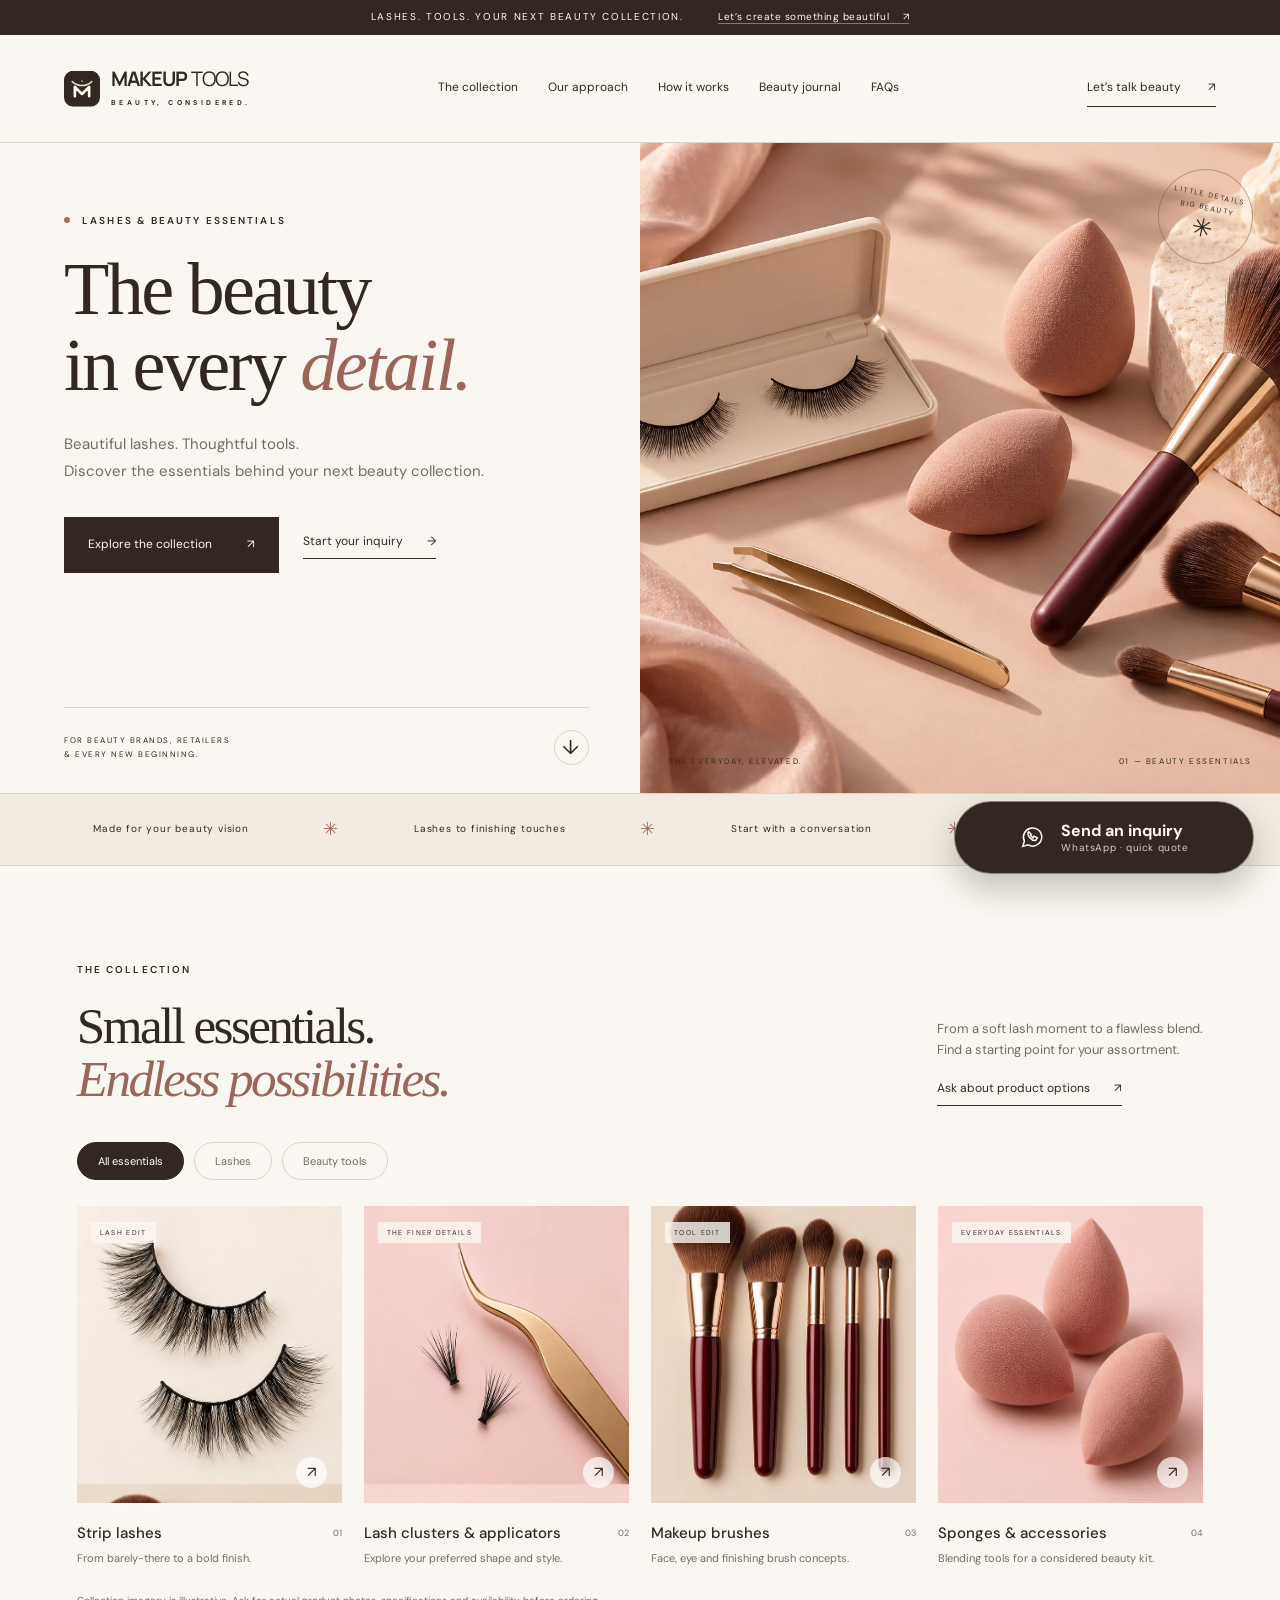
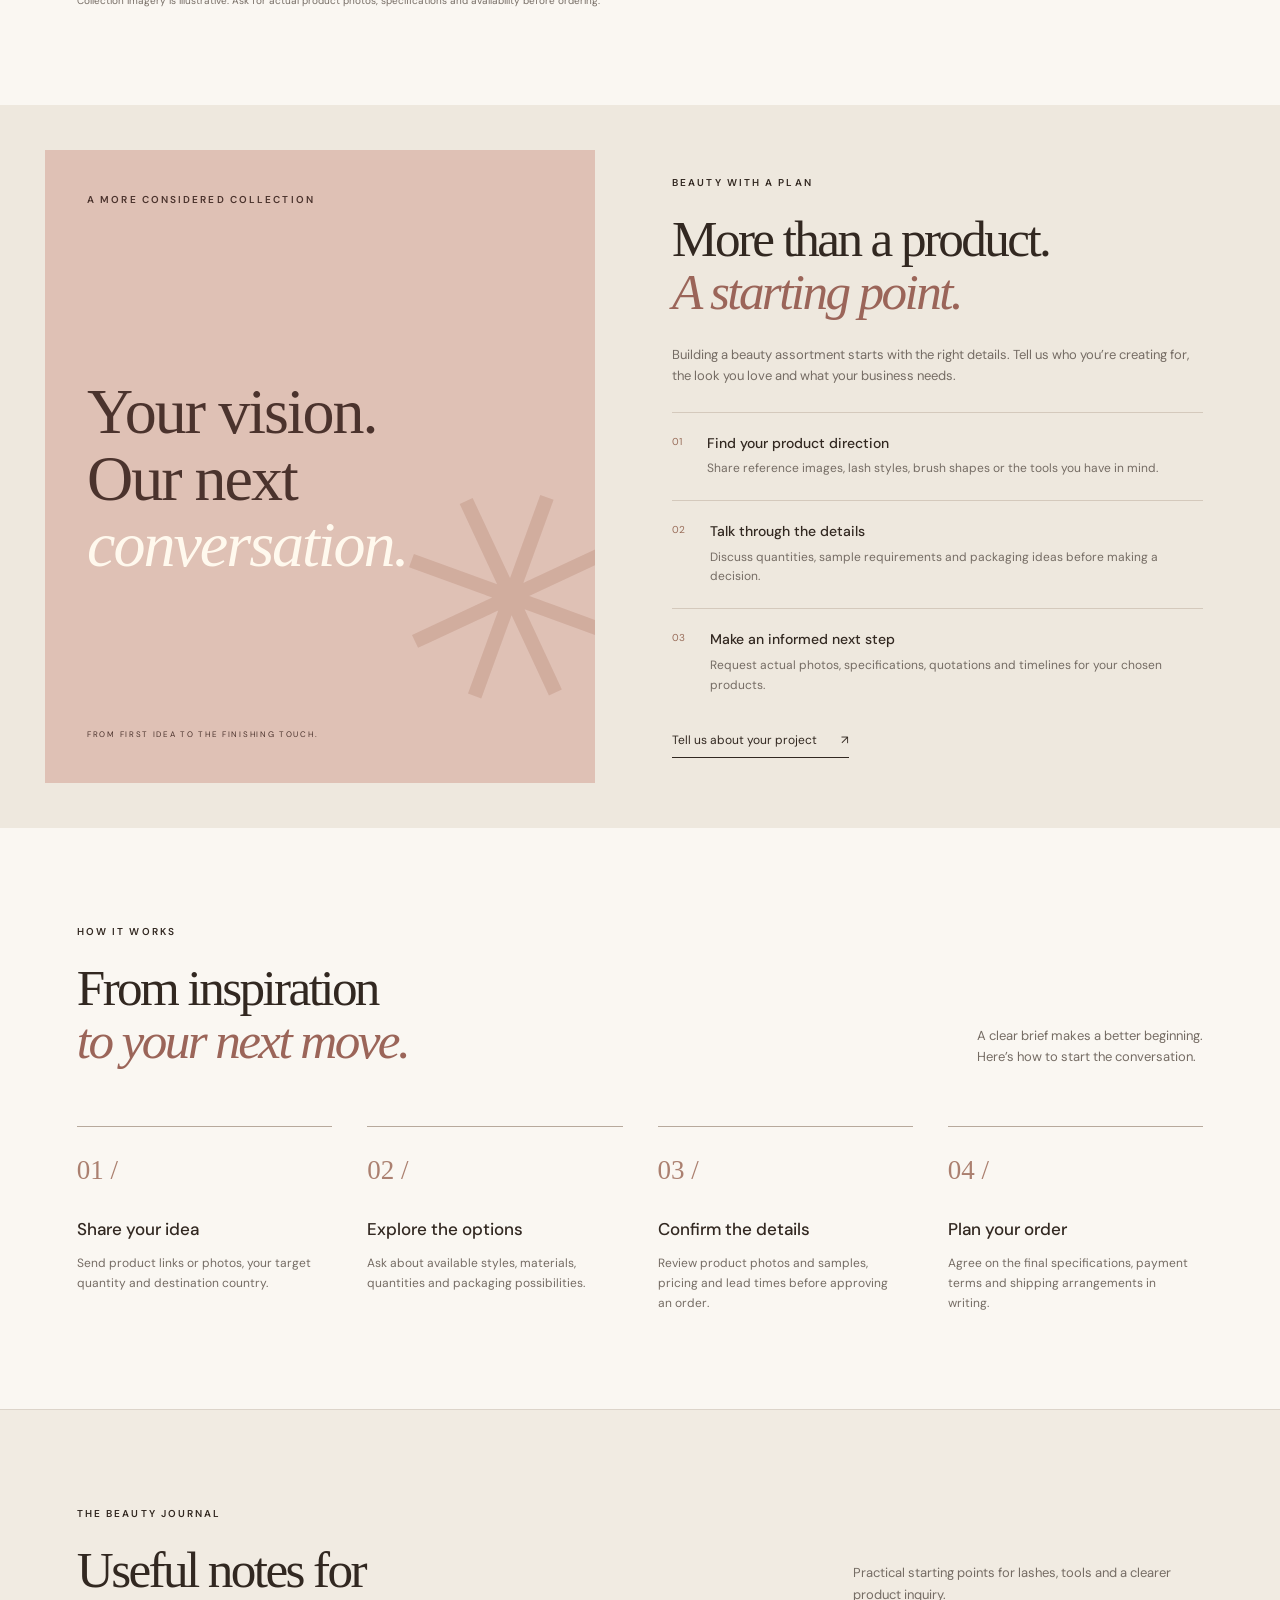
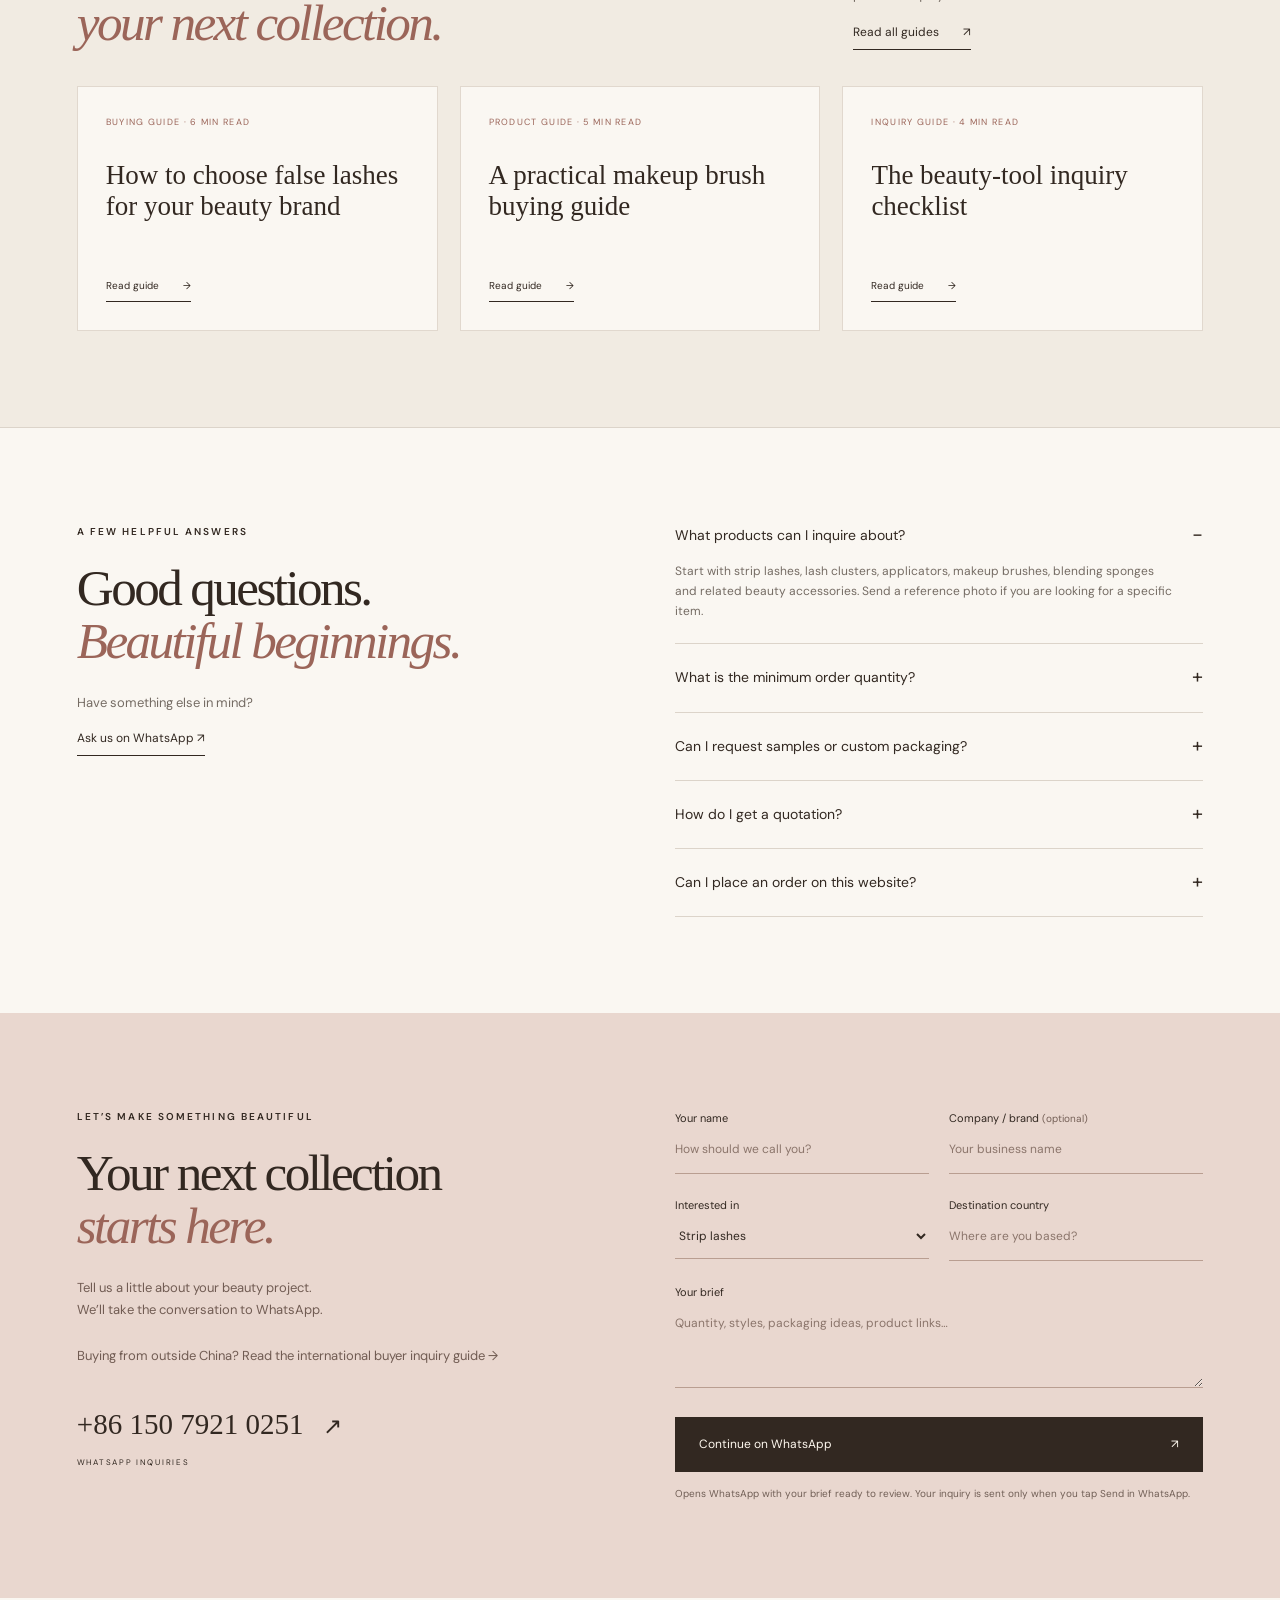
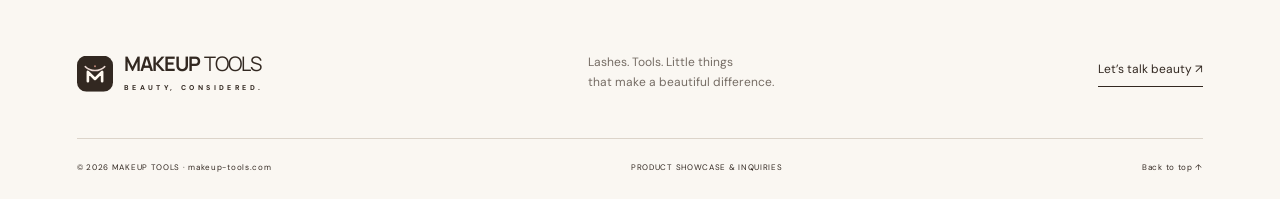
==== commit 8950a3fb: "Add makeup tools brand logo" ====
--- a/index.html
+++ b/index.html
@@ -24,6 +24,7 @@
 <link rel="preconnect" href="https://fonts.gstatic.com" crossorigin>
 <link href="https://fonts.googleapis.com/css2?family=DM+Sans:wght@400;500;600;700&family=Manrope:wght@400;500;600;700&display=swap" rel="stylesheet">
 <link rel="stylesheet" href="styles.css">
+<link rel="stylesheet" href="brand.css">
 <link rel="stylesheet" href="blog.css">
 <link rel="stylesheet" href="inquiry.css">
 <script type="application/ld+json">{"@context":"https://schema.org","@graph":[{"@type":"Organization","@id":"https://makeup-tools.com/#organization","name":"MAKEUP TOOLS","url":"https://makeup-tools.com/","logo":"https://makeup-tools.com/favicon.svg","contactPoint":{"@type":"ContactPoint","telephone":"+86-15079210251","contactType":"sales","availableLanguage":["English","Chinese"]}},{"@type":"WebSite","@id":"https://makeup-tools.com/#website","name":"MAKEUP TOOLS","url":"https://makeup-tools.com/","inLanguage":"en","publisher":{"@id":"https://makeup-tools.com/#organization"}},{"@type":"WebPage","@id":"https://makeup-tools.com/#webpage","url":"https://makeup-tools.com/","name":"MAKEUP TOOLS | Lashes & Beauty Tools for Your Brand","description":"Explore lashes, makeup brushes, blending sponges and beauty accessories, then start a product inquiry on WhatsApp.","isPartOf":{"@id":"https://makeup-tools.com/#website"},"about":["false lashes","makeup brushes","beauty tools"],"primaryImageOfPage":"https://makeup-tools.com/hero.webp","inLanguage":"en"},{"@type":"FAQPage","mainEntity":[{"@type":"Question","name":"What products can I inquire about?","acceptedAnswer":{"@type":"Answer","text":"Inquire about strip lashes, lash clusters, applicators, makeup brushes, blending sponges and related beauty accessories."}},{"@type":"Question","name":"How do I get a quotation?","acceptedAnswer":{"@type":"Answer","text":"Send the product category, references, quantity, packaging requirements and destination country through WhatsApp so the product details can be reviewed."}}]}]}</script>
--- a/brand.css
+++ b/brand.css
@@ -0,0 +1,21 @@
+/* Brand mark: an M formed beneath a calm lash curve. */
+.logo {
+  position: relative;
+  display: inline-block;
+  min-height: 38px;
+  padding-left: 47px;
+}
+.logo::before {
+  content: "";
+  position: absolute;
+  top: 50%;
+  left: 0;
+  width: 36px;
+  height: 36px;
+  transform: translateY(-48%);
+  background: url("logo-mark.svg") center / contain no-repeat;
+}
+@media (max-width: 760px) {
+  .logo { min-height: 34px; padding-left: 42px; }
+  .logo::before { width: 32px; height: 32px; }
+}
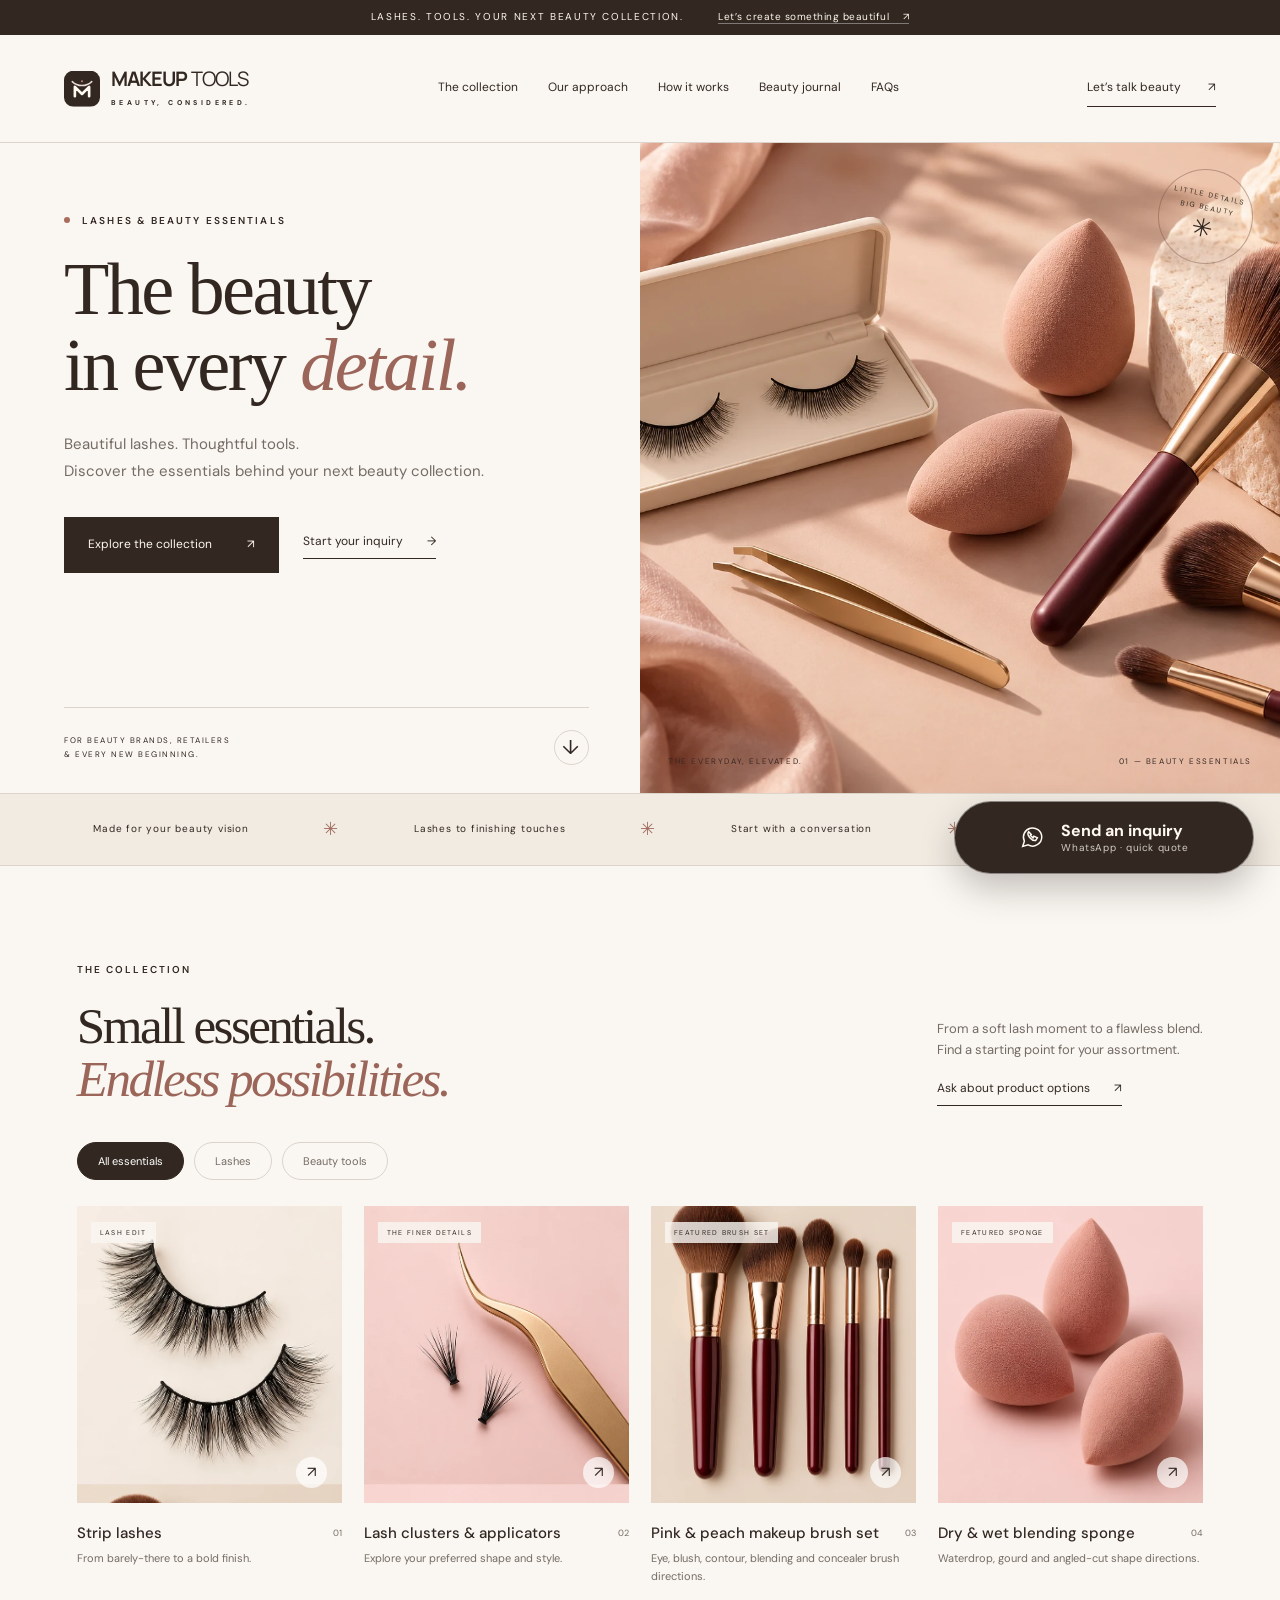
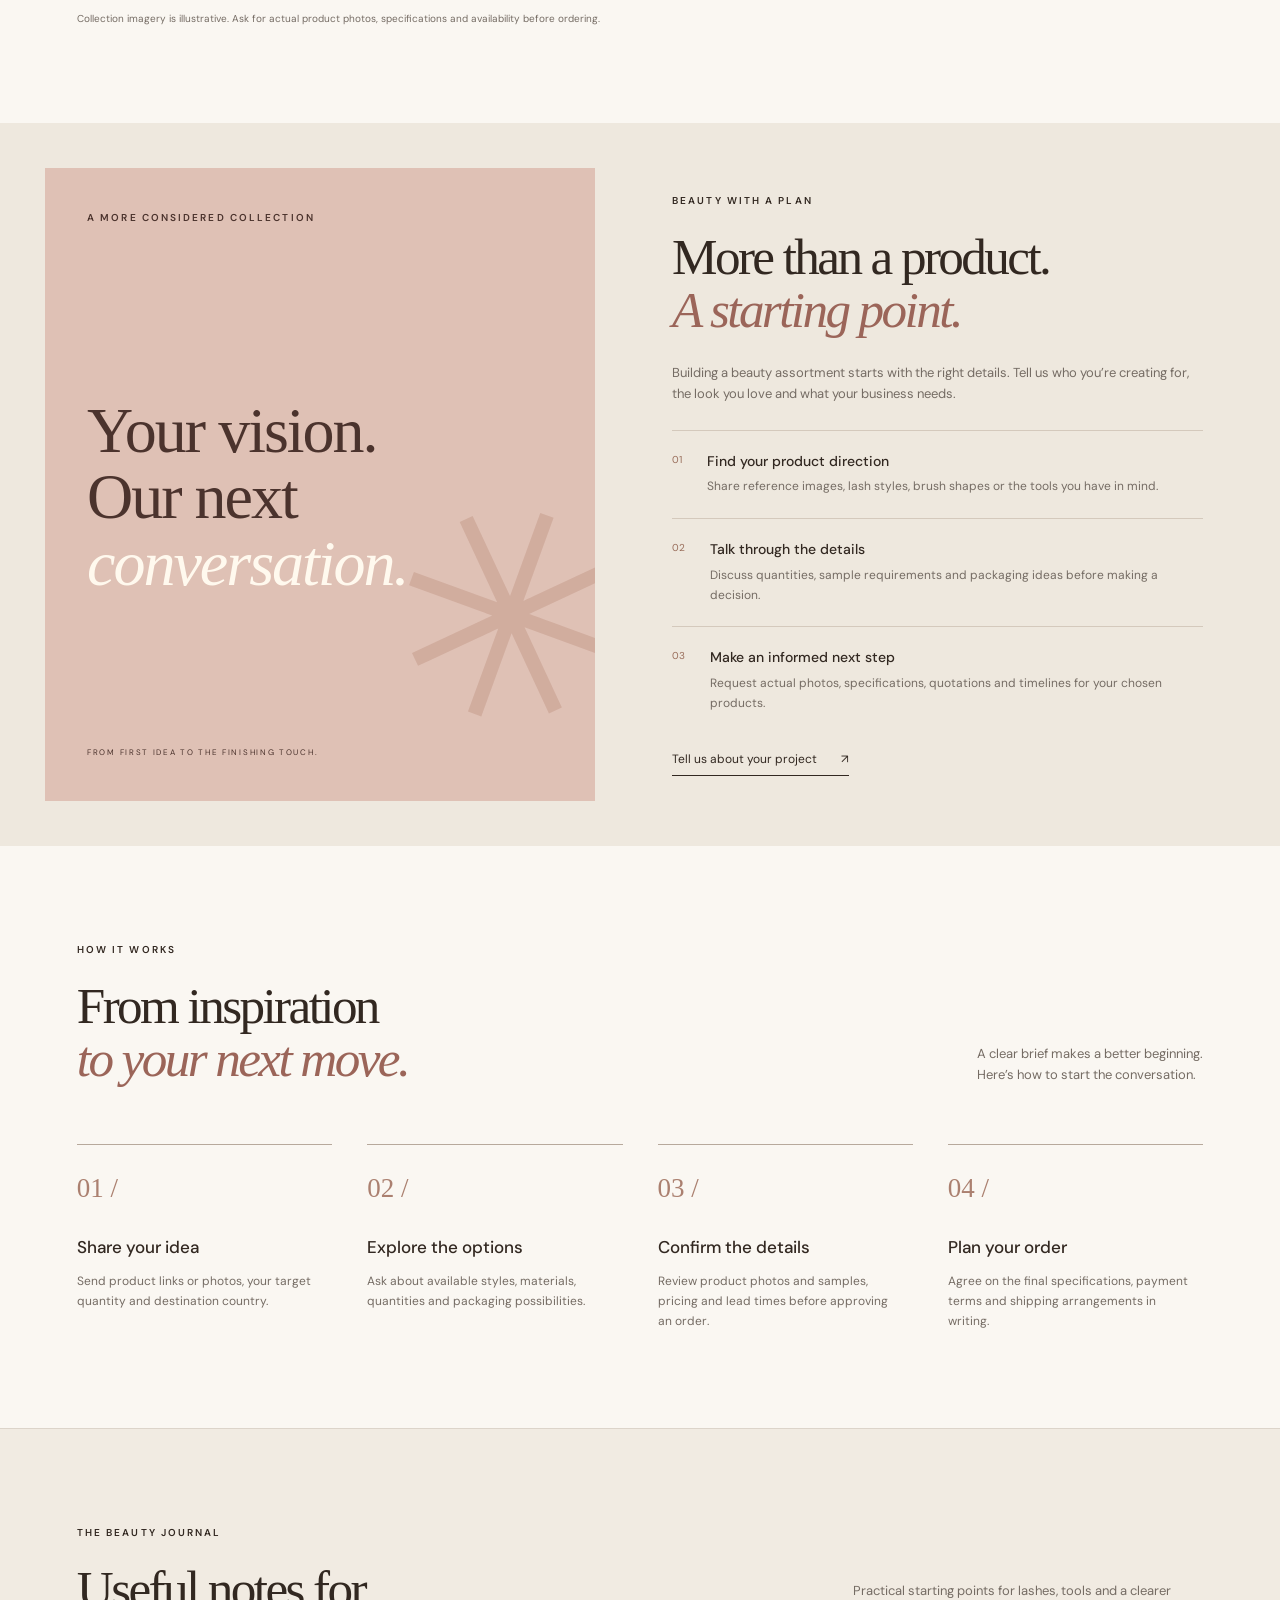
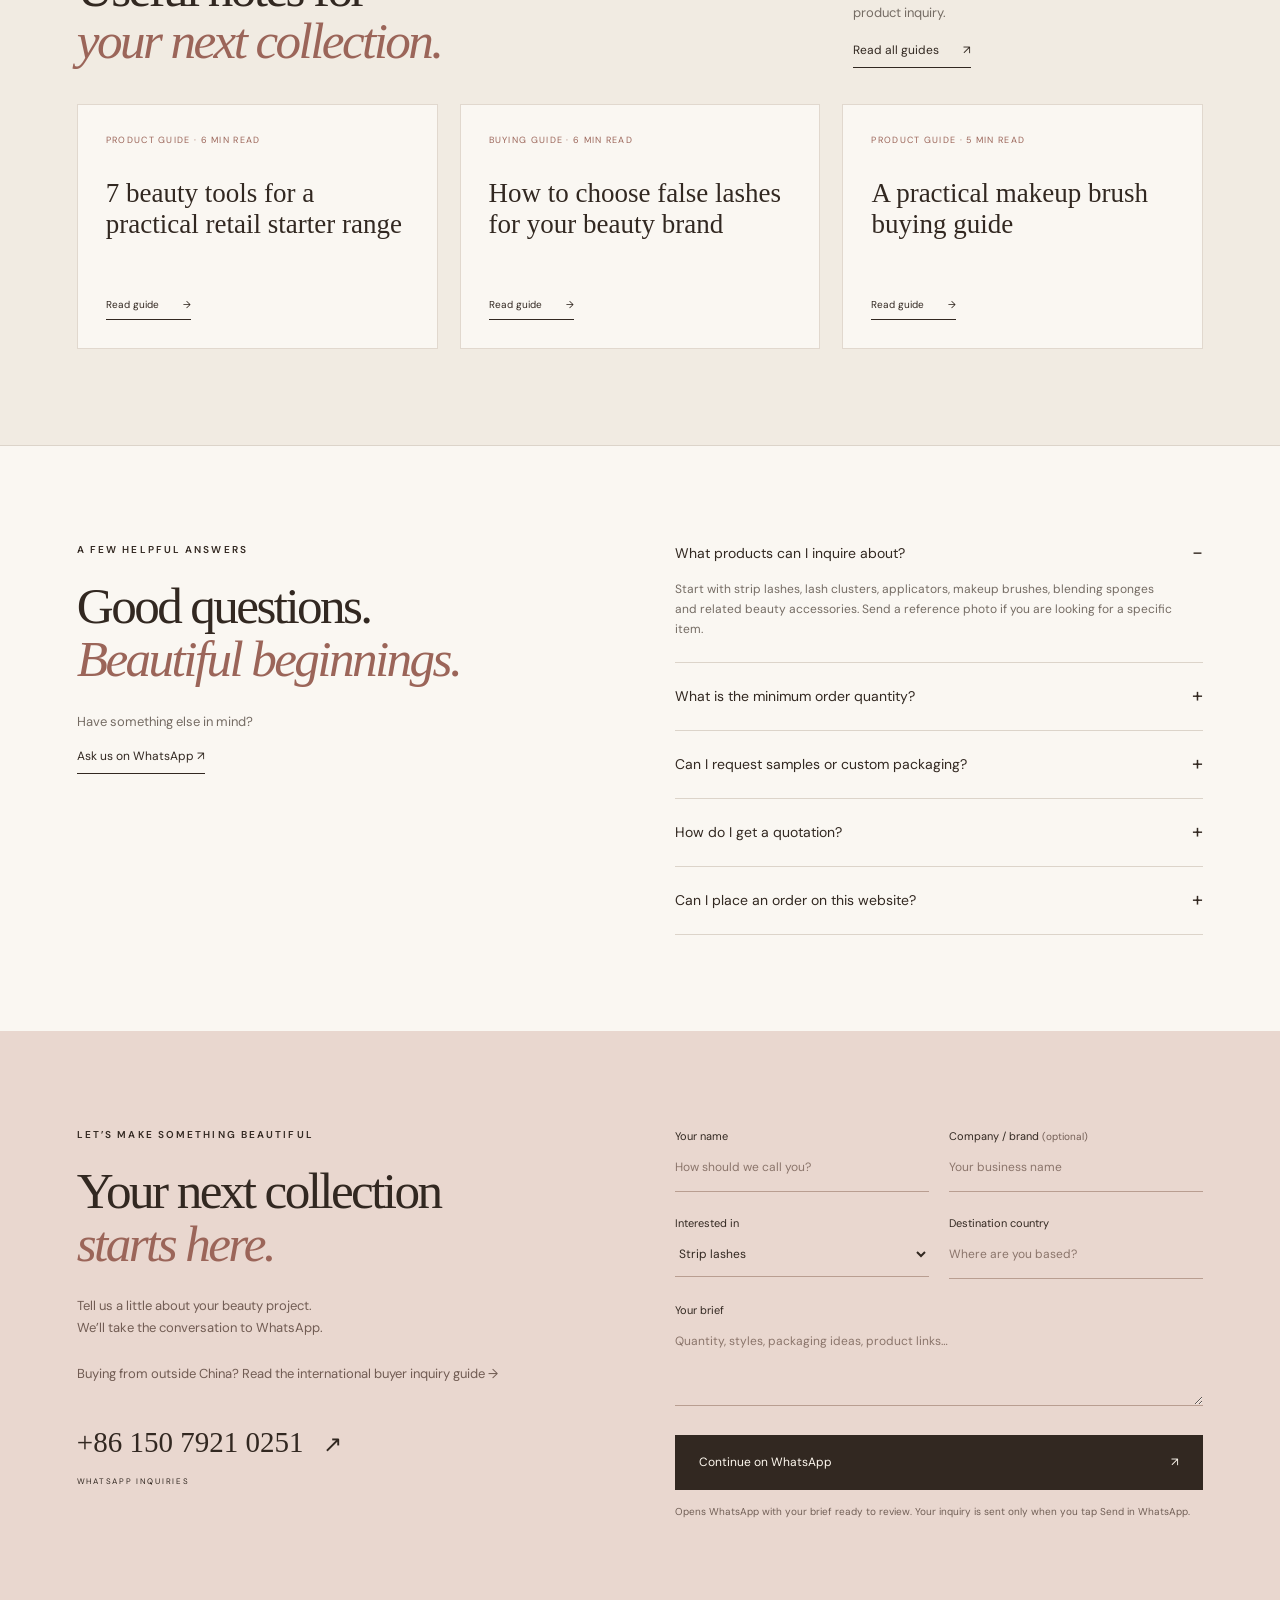
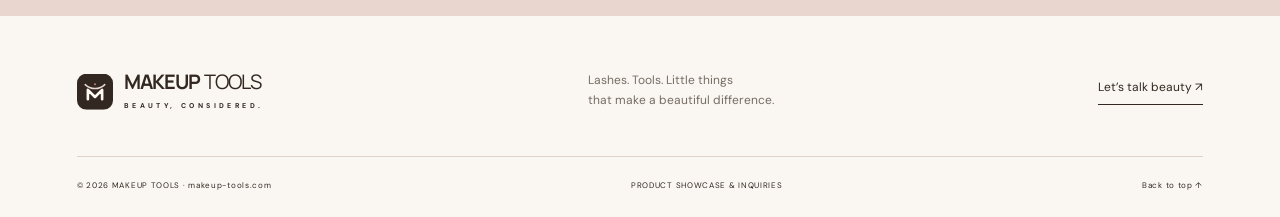
==== commit 0e6be31f: "Publish beauty tool guide and featured products" ====
--- a/index.html
+++ b/index.html
@@ -142,29 +142,29 @@
 </a>
 </article>
 <article class="product" data-category="tools">
-<a href="#inquiry" data-product="Makeup brushes">
+<a href="#inquiry" data-product="Pink & peach makeup brush set">
 <div class="product-image quadrant q3">
-<span class="product-tag">TOOL EDIT</span>
+<span class="product-tag">FEATURED BRUSH SET</span>
 <span class="card-arrow">↗</span>
 </div>
 <div class="product-title">
-<h3>Makeup brushes</h3>
+<h3>Pink &amp; peach makeup brush set</h3>
 <span>03</span>
 </div>
-<p>Face, eye and finishing brush concepts.</p>
+<p>Eye, blush, contour, blending and concealer brush directions.</p>
 </a>
 </article>
 <article class="product" data-category="tools">
-<a href="#inquiry" data-product="Sponges & beauty accessories">
+<a href="#inquiry" data-product="Dry & wet makeup blending sponge">
 <div class="product-image quadrant q4">
-<span class="product-tag">EVERYDAY ESSENTIALS</span>
+<span class="product-tag">FEATURED SPONGE</span>
 <span class="card-arrow">↗</span>
 </div>
 <div class="product-title">
-<h3>Sponges & accessories</h3>
+<h3>Dry &amp; wet blending sponge</h3>
 <span>04</span>
 </div>
-<p>Blending tools for a considered beauty kit.</p>
+<p>Waterdrop, gourd and angled-cut shape directions.</p>
 </a>
 </article>
 </div>
@@ -259,6 +259,11 @@
 </div>
 <div class="journal-grid">
 <article>
+<p>PRODUCT GUIDE · 6 MIN READ</p>
+<h3><a href="blog/beauty-tool-starter-range-for-retailers.html">7 beauty tools for a practical retail starter range</a></h3>
+<a class="text-link" href="blog/beauty-tool-starter-range-for-retailers.html">Read guide <span>→</span></a>
+</article>
+<article>
 <p>BUYING GUIDE · 6 MIN READ</p>
 <h3>
 <a href="blog/how-to-choose-false-lashes-for-your-beauty-brand.html">How to choose false lashes for your beauty brand</a>
@@ -272,14 +277,6 @@
 <a href="blog/makeup-brush-buying-guide.html">A practical makeup brush buying guide</a>
 </h3>
 <a class="text-link" href="blog/makeup-brush-buying-guide.html">Read guide <span>→</span>
-</a>
-</article>
-<article>
-<p>INQUIRY GUIDE · 4 MIN READ</p>
-<h3>
-<a href="blog/beauty-tool-inquiry-checklist.html">The beauty-tool inquiry checklist</a>
-</h3>
-<a class="text-link" href="blog/beauty-tool-inquiry-checklist.html">Read guide <span>→</span>
 </a>
 </article>
 </div>
@@ -343,6 +340,8 @@
 <option>Lash clusters & applicators</option>
 <option>Makeup brushes</option>
 <option>Sponges & beauty accessories</option>
+<option>Pink &amp; peach makeup brush set</option>
+<option>Dry &amp; wet makeup blending sponge</option>
 <option>Mixed beauty collection</option>
 </select>
 </label>
